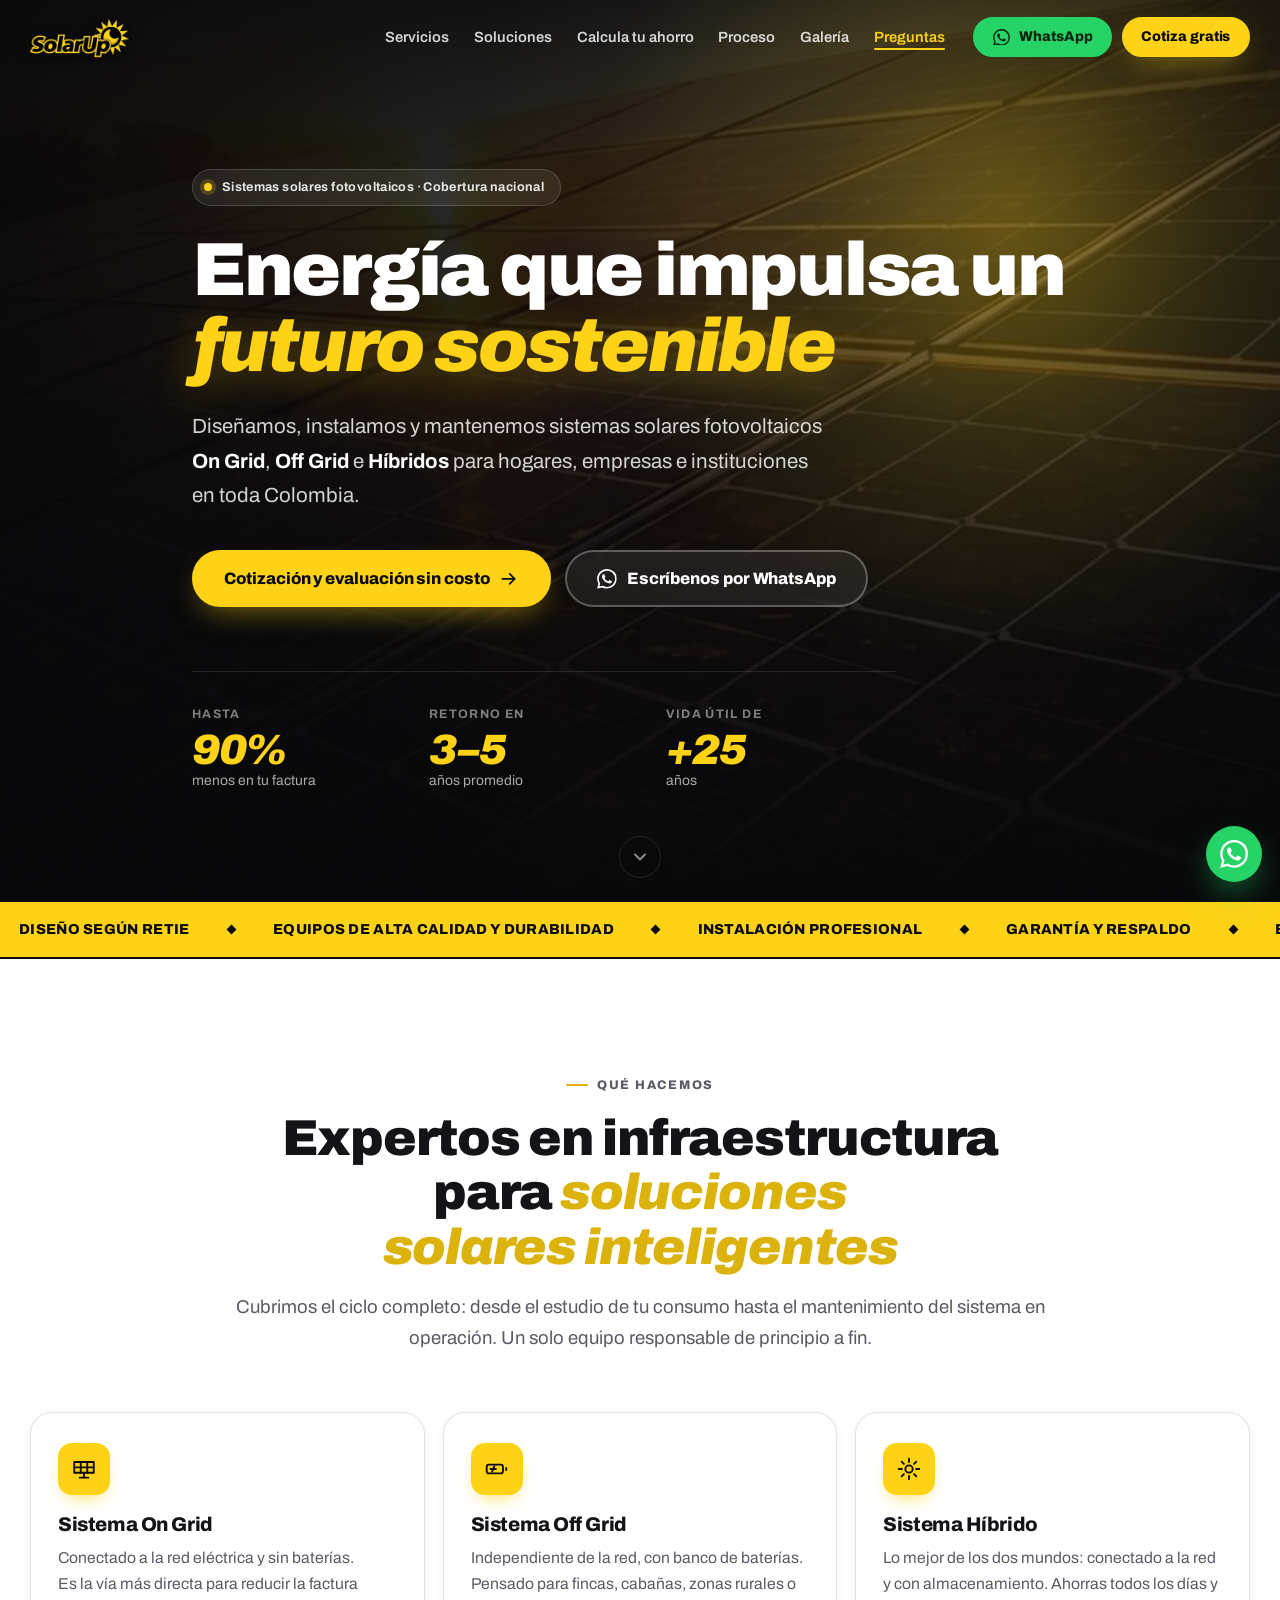
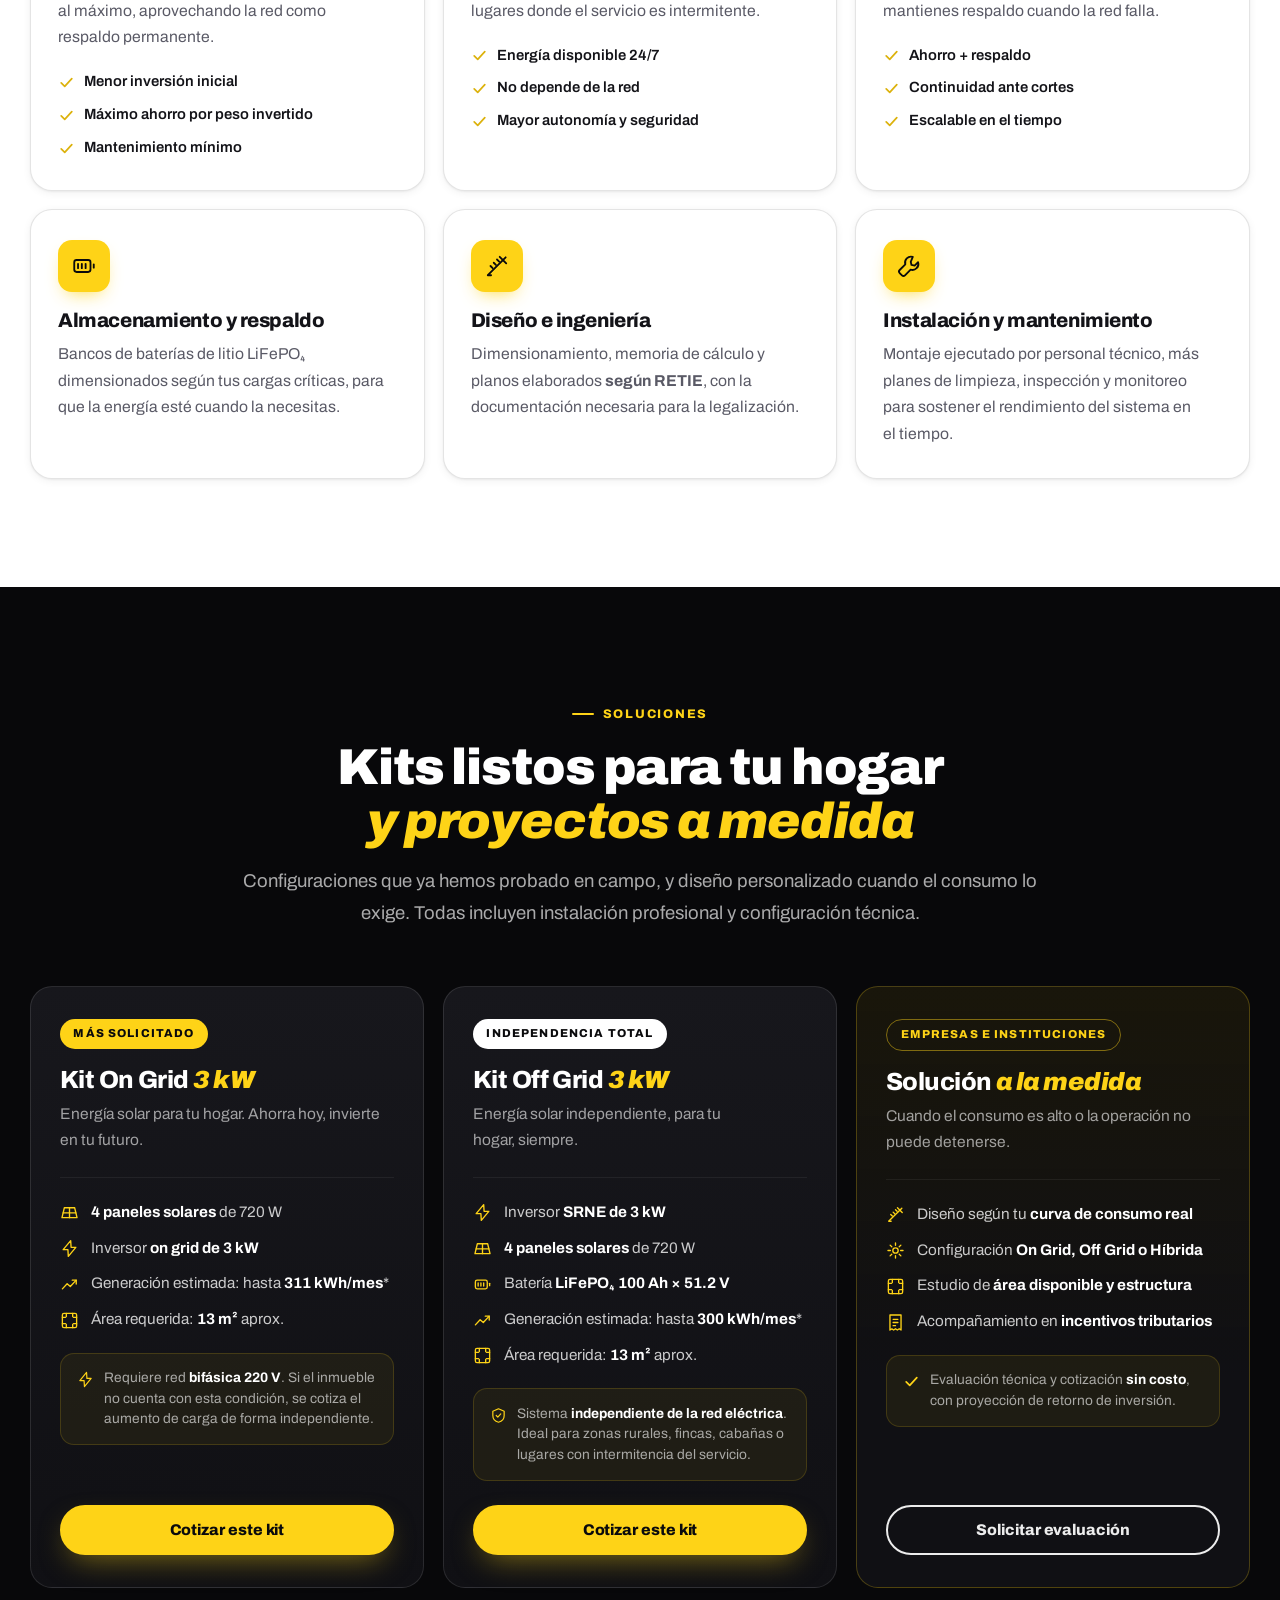
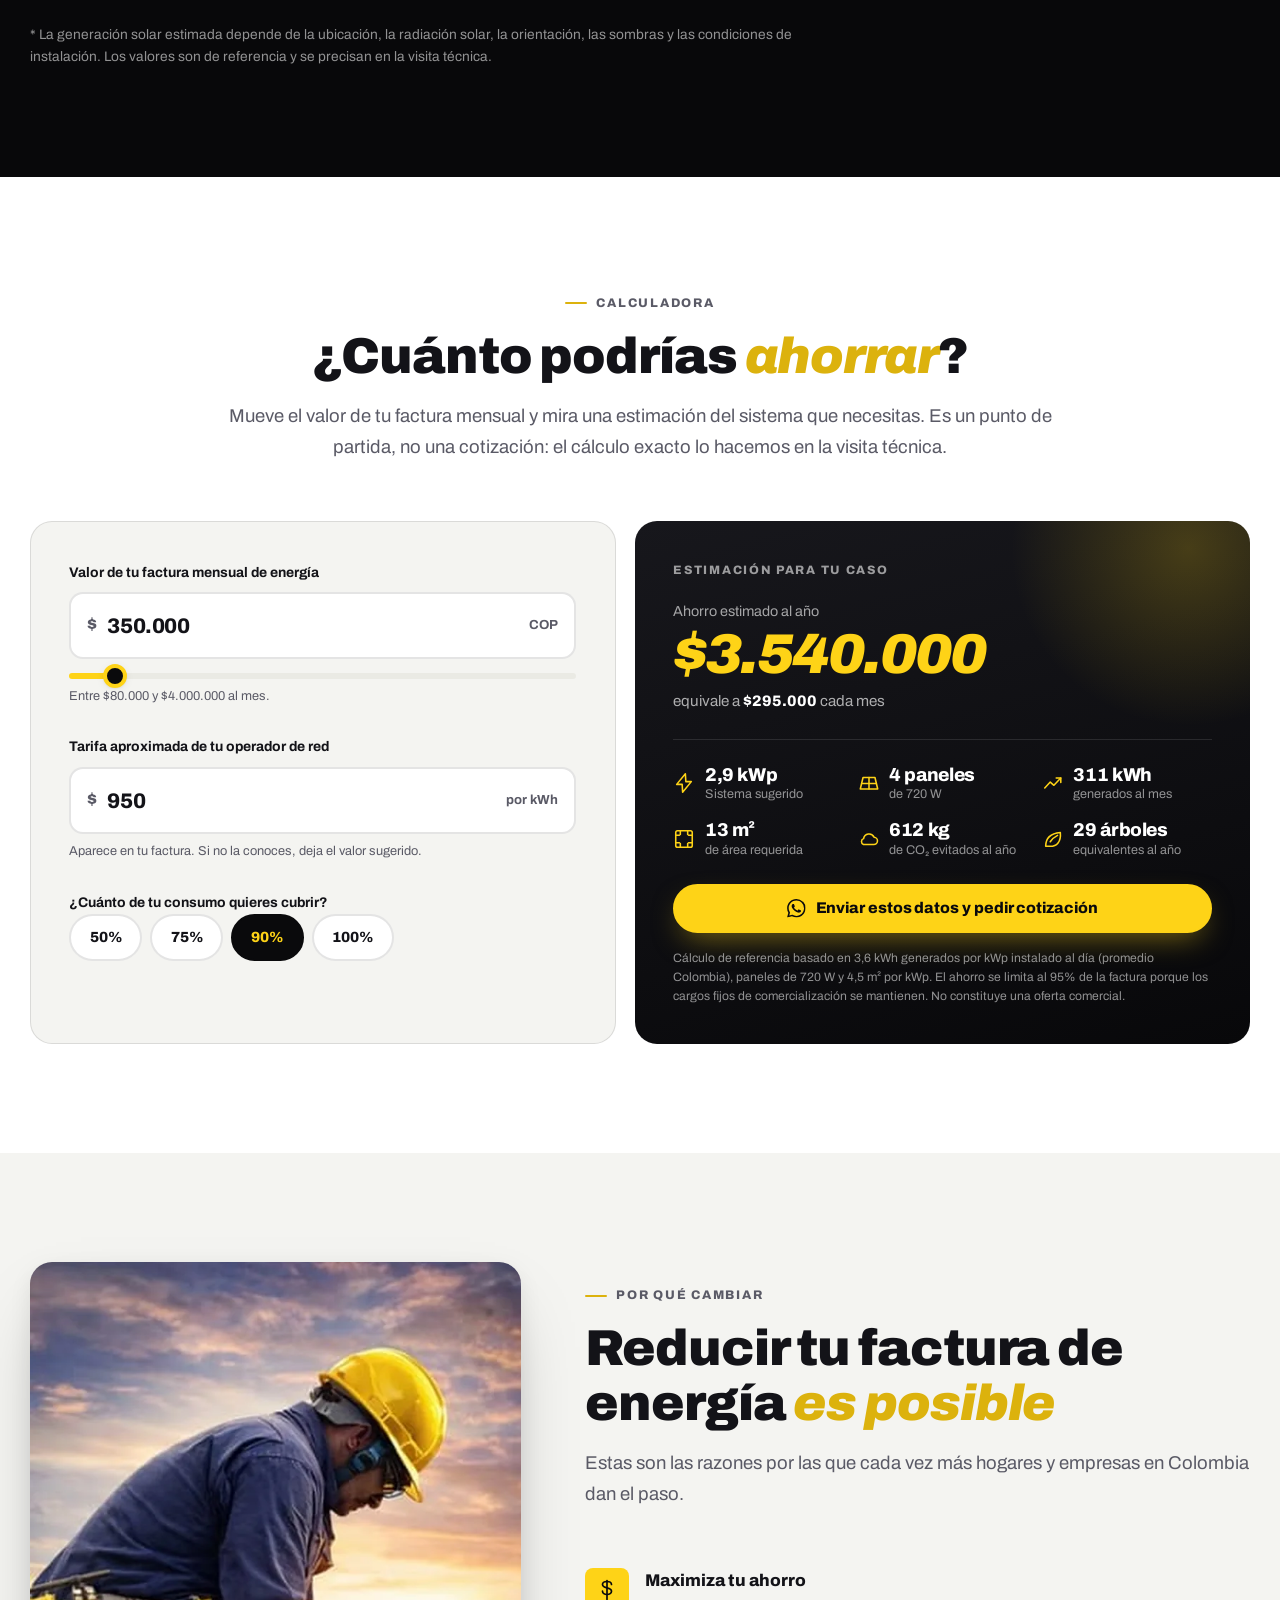
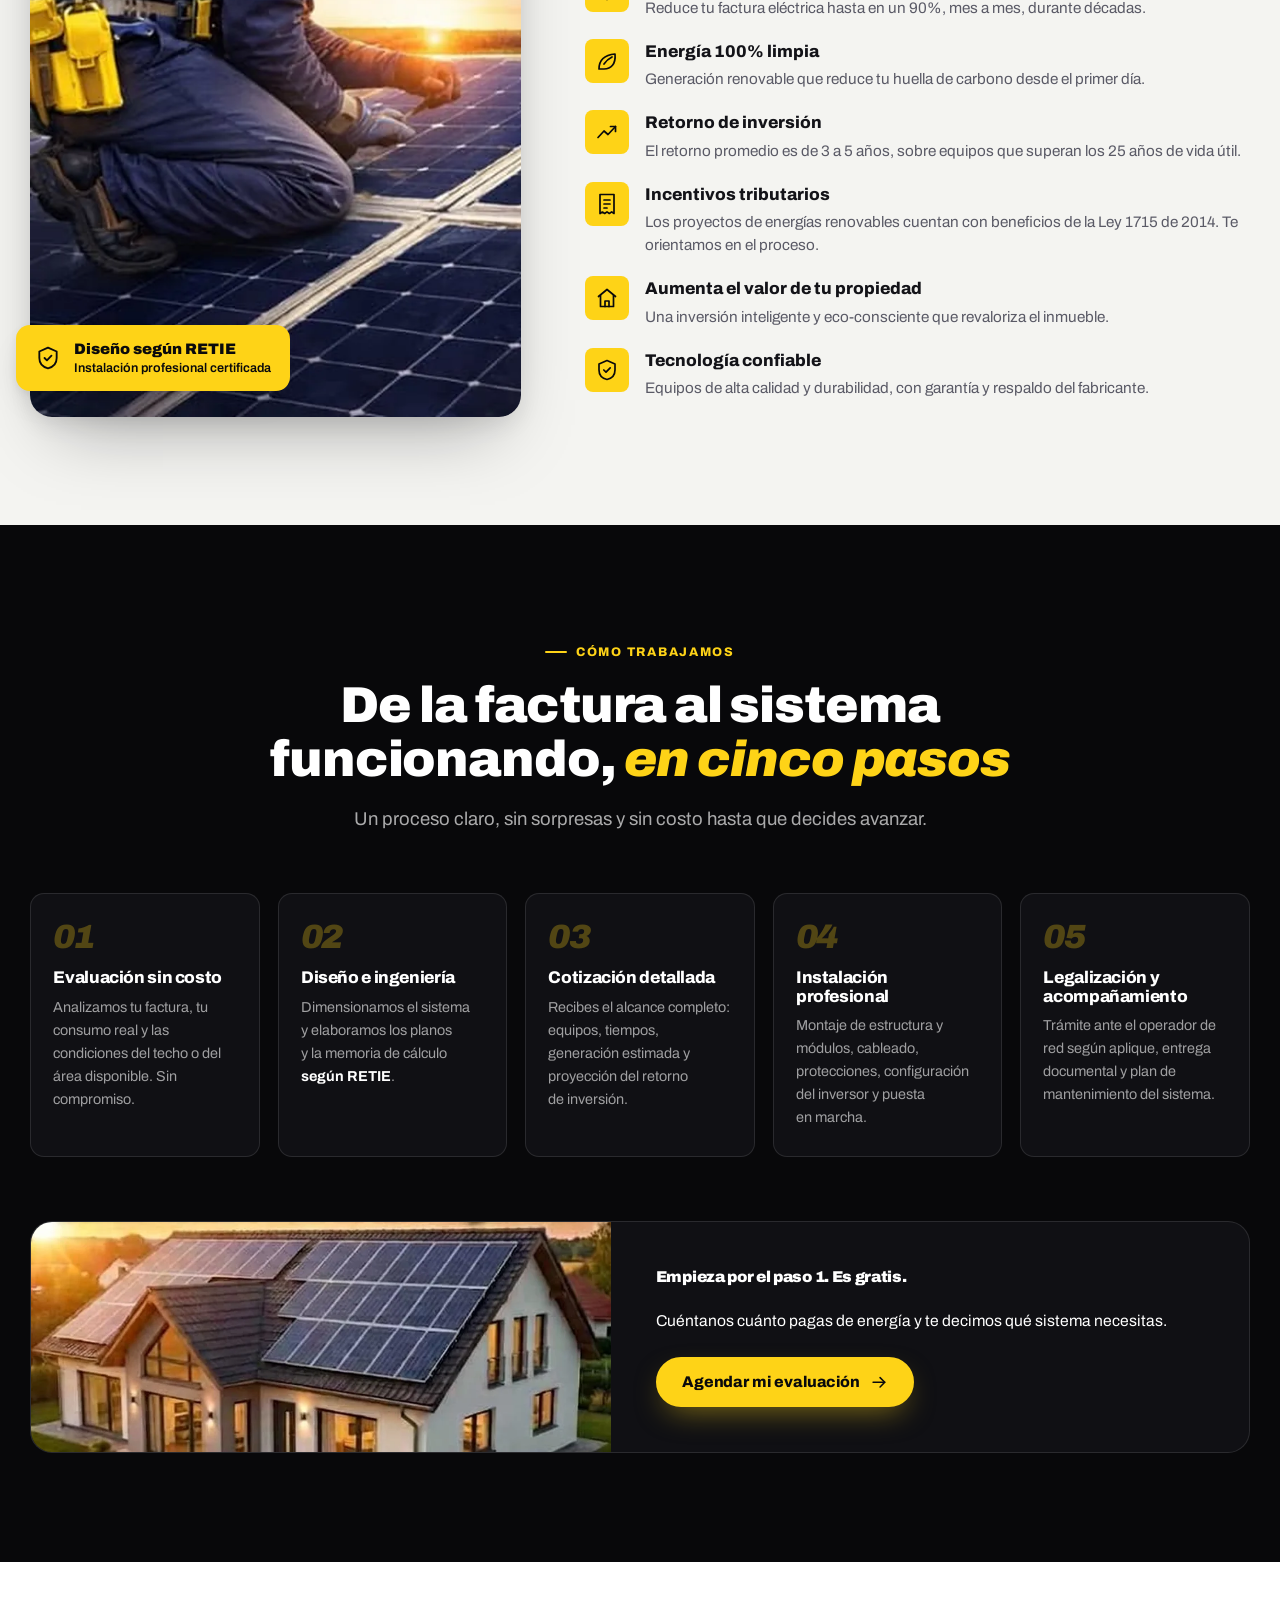
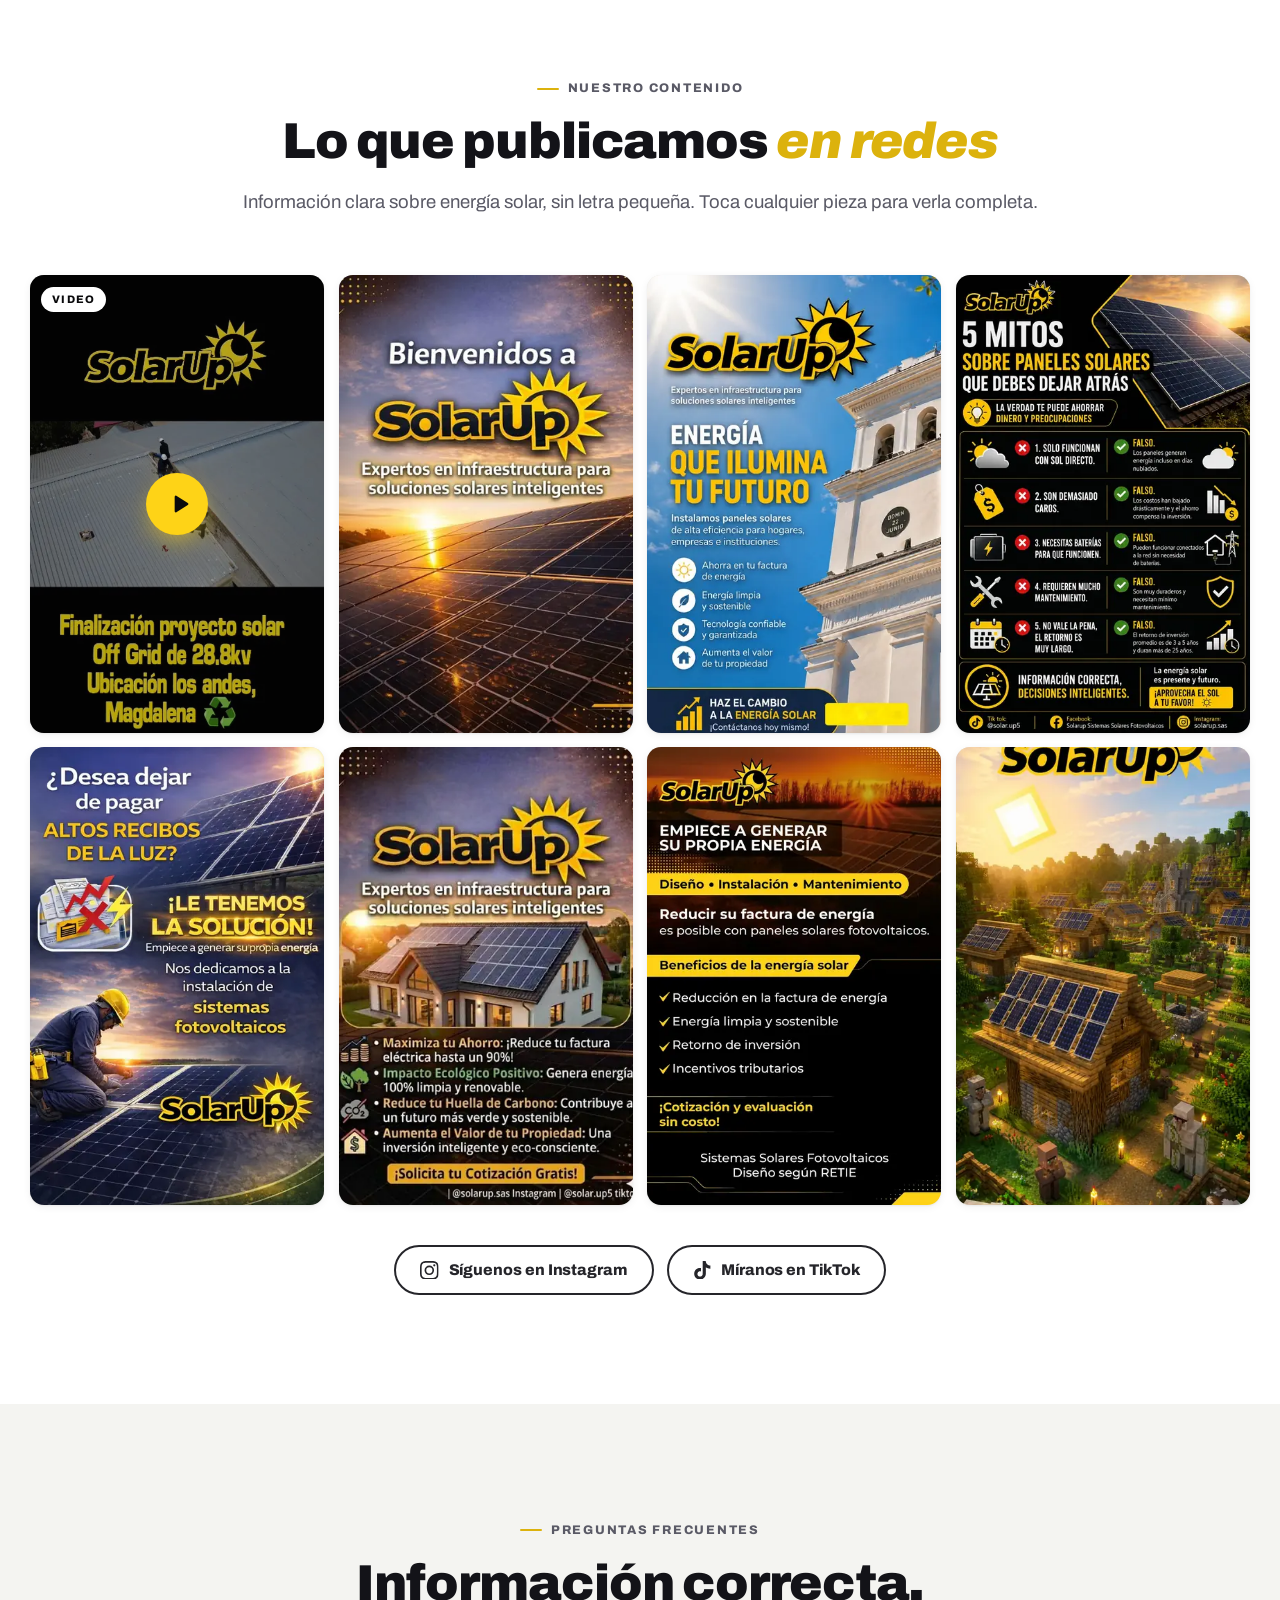
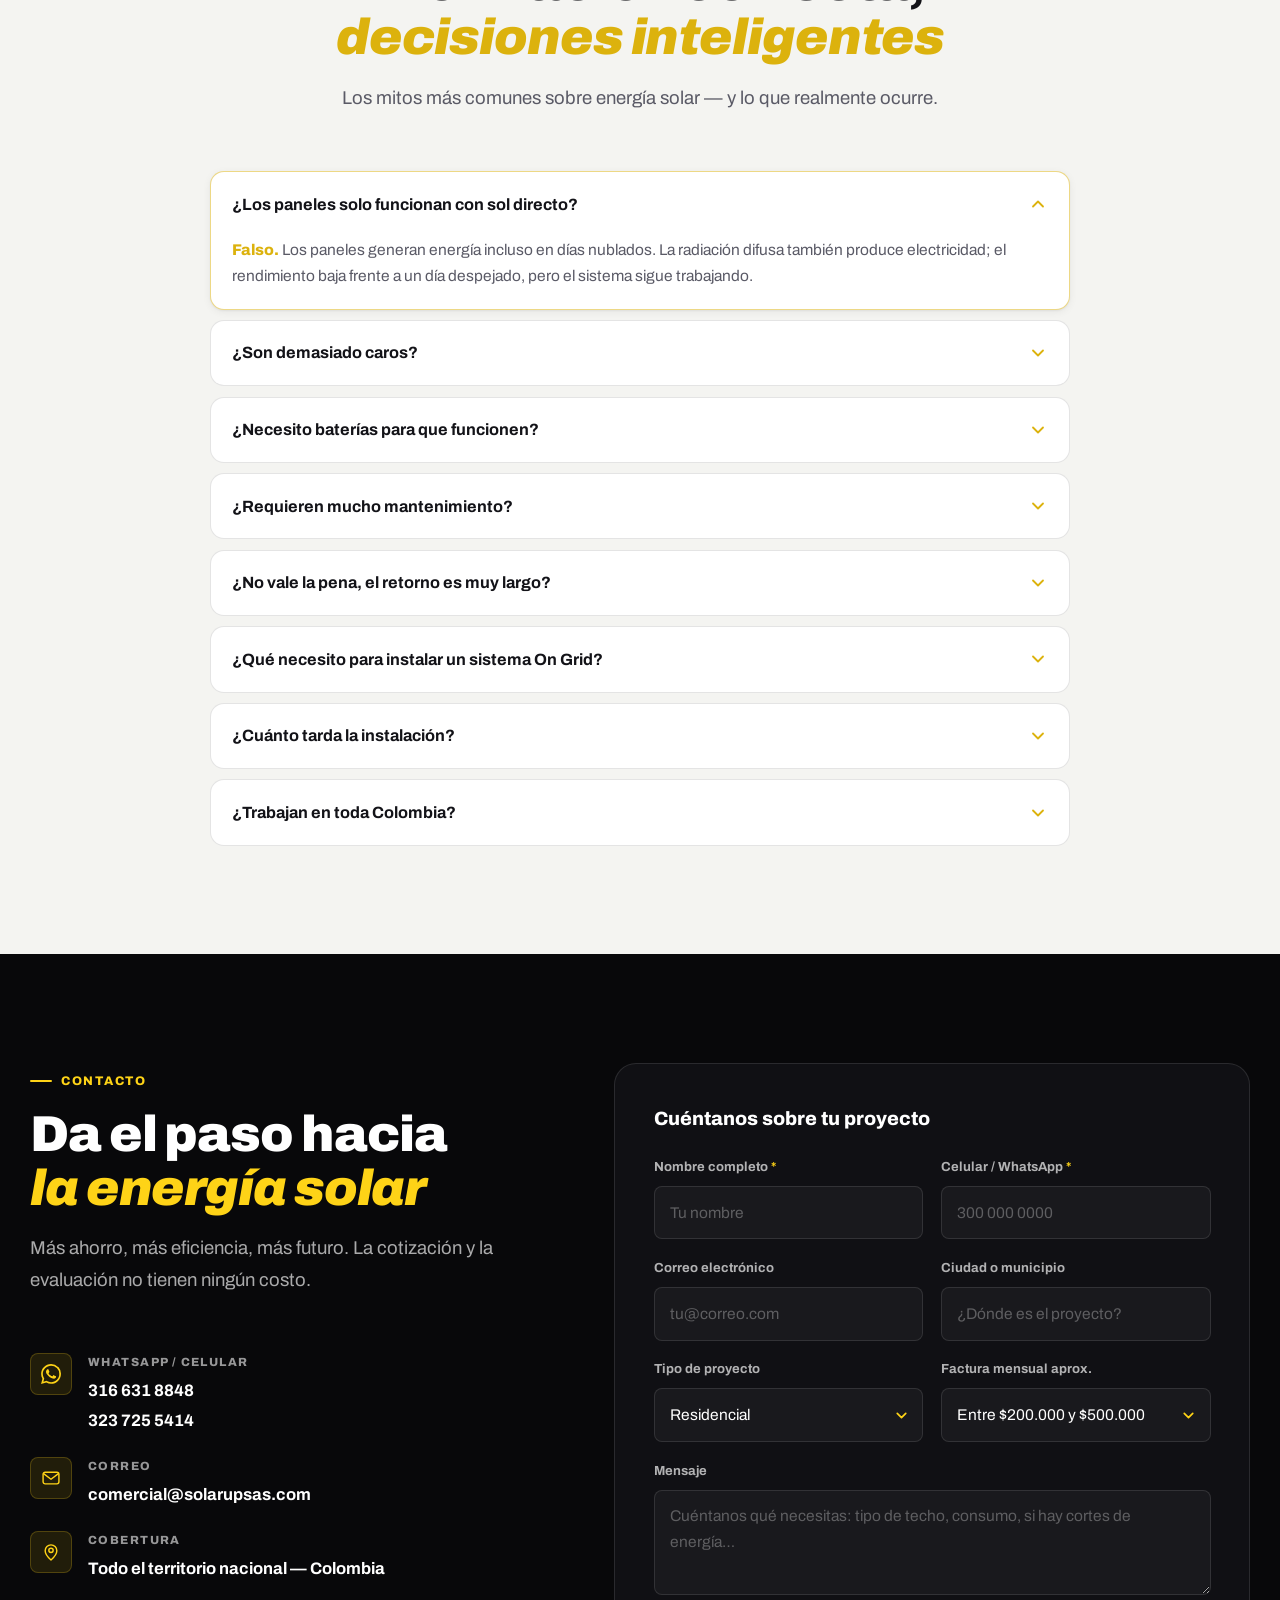
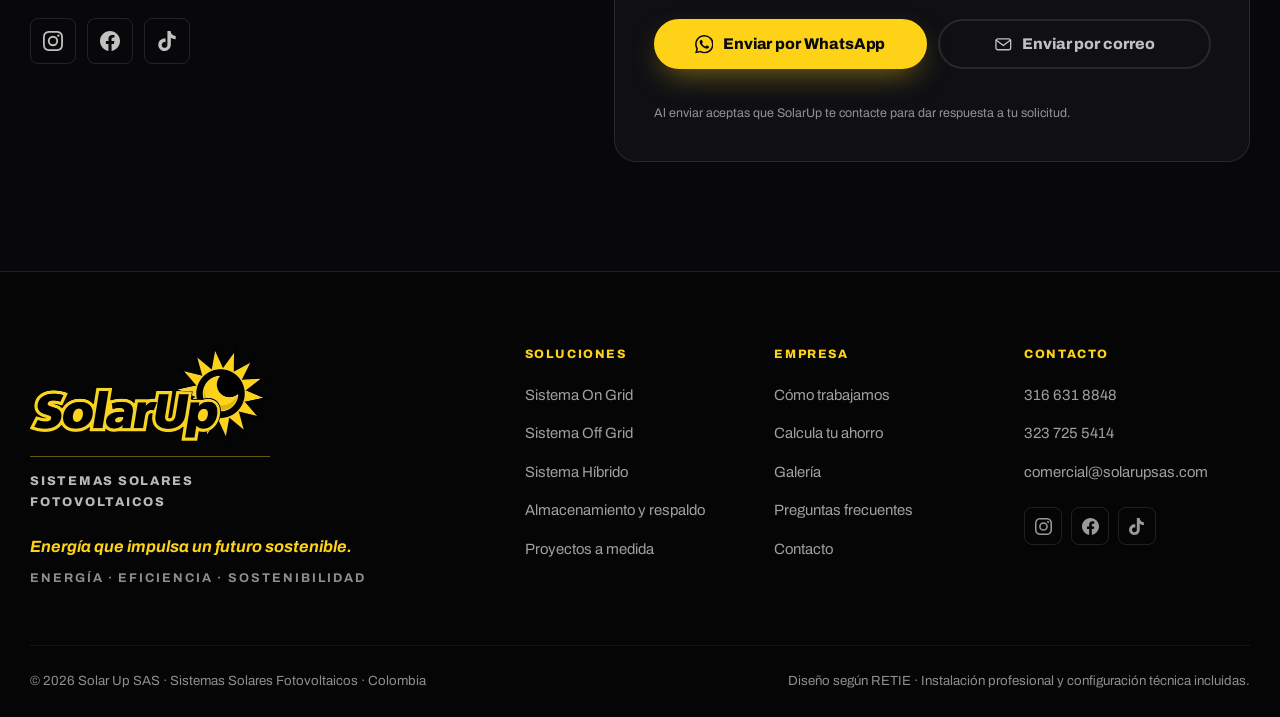
==== index.html @ f5c1a823 "Simplifica la configuración de Formspree a un solo punto El identificador estaba duplicado en el atr" ====
<!DOCTYPE html>
<html lang="es-CO">
<head>
<meta charset="utf-8">
<meta name="viewport" content="width=device-width, initial-scale=1, viewport-fit=cover">
<title>SolarUp | Sistemas Solares Fotovoltaicos en Colombia</title>
<meta name="description" content="SolarUp diseña, instala y mantiene sistemas solares fotovoltaicos On Grid, Off Grid e Híbridos para hogares, empresas e instituciones en toda Colombia. Diseño según RETIE. Cotización y evaluación sin costo.">
<meta name="theme-color" content="#08080A">
<meta name="author" content="Solar Up SAS">
<link rel="canonical" href="https://solarupsas.com/">

<meta property="og:type" content="website">
<meta property="og:locale" content="es_CO">
<meta property="og:site_name" content="SolarUp">
<meta property="og:title" content="SolarUp | Energía que impulsa un futuro sostenible">
<meta property="og:description" content="Sistemas solares fotovoltaicos On Grid, Off Grid e Híbridos. Diseño, instalación y mantenimiento con cobertura nacional. Cotización sin costo.">
<meta property="og:url" content="https://solarupsas.com/">
<meta property="og:image" content="https://solarupsas.com/assets/img/og-solarup.jpg">
<meta property="og:image:width" content="1200">
<meta property="og:image:height" content="630">
<meta name="twitter:card" content="summary_large_image">
<meta name="twitter:title" content="SolarUp | Energía que impulsa un futuro sostenible">
<meta name="twitter:description" content="Sistemas solares fotovoltaicos On Grid, Off Grid e Híbridos. Cobertura nacional. Cotización sin costo.">
<meta name="twitter:image" content="https://solarupsas.com/assets/img/og-solarup.jpg">

<link rel="icon" href="favicon.ico" sizes="any">
<link rel="icon" href="assets/icons/icon-192.png" type="image/png">
<link rel="apple-touch-icon" href="assets/icons/icon-180.png">
<link rel="manifest" href="site.webmanifest">

<link rel="preconnect" href="https://fonts.googleapis.com">
<link rel="preconnect" href="https://fonts.gstatic.com" crossorigin>
<link rel="preload" as="image" href="assets/img/hero-paneles.webp" fetchpriority="high">
<link href="https://fonts.googleapis.com/css2?family=Archivo:ital,wght@0,400;0,500;0,600;0,700;0,800;0,900;1,800;1,900&display=swap" rel="stylesheet">
<link rel="stylesheet" href="assets/css/styles.css">
<script>document.documentElement.classList.add('js');</script>

<script type="application/ld+json">
{
  "@context": "https://schema.org",
  "@type": "Organization",
  "@id": "https://solarupsas.com/#organizacion",
  "name": "Solar Up SAS",
  "alternateName": "SolarUp",
  "description": "Diseño, instalación y mantenimiento de sistemas solares fotovoltaicos On Grid, Off Grid e Híbridos en Colombia.",
  "url": "https://solarupsas.com/",
  "logo": "https://solarupsas.com/assets/img/logo-lockup.png",
  "image": "https://solarupsas.com/assets/img/og-solarup.jpg",
  "slogan": "Energía que impulsa un futuro sostenible",
  "email": "comercial@solarupsas.com",
  "telephone": "+57 316 631 8848",
  "areaServed": { "@type": "Country", "name": "Colombia" },
  "address": { "@type": "PostalAddress", "addressCountry": "CO" },
  "contactPoint": [{
    "@type": "ContactPoint",
    "contactType": "sales",
    "name": "Dirección Comercial",
    "telephone": "+57 316 631 8848",
    "email": "comercial@solarupsas.com",
    "areaServed": "CO",
    "availableLanguage": "Spanish"
  }],
  "sameAs": [
    "https://www.instagram.com/solarup.sas/",
    "https://www.facebook.com/SolarupSistemasSolaresFotovoltaicos",
    "https://www.tiktok.com/@solar.up5"
  ],
  "makesOffer": [
    { "@type": "Offer", "itemOffered": { "@type": "Service", "name": "Sistemas fotovoltaicos On Grid" } },
    { "@type": "Offer", "itemOffered": { "@type": "Service", "name": "Sistemas fotovoltaicos Off Grid" } },
    { "@type": "Offer", "itemOffered": { "@type": "Service", "name": "Sistemas fotovoltaicos Híbridos" } },
    { "@type": "Offer", "itemOffered": { "@type": "Service", "name": "Almacenamiento y respaldo energético" } },
    { "@type": "Offer", "itemOffered": { "@type": "Service", "name": "Diseño, instalación y mantenimiento de sistemas solares" } }
  ]
}
</script>
<script type="application/ld+json">
{
  "@context": "https://schema.org",
  "@type": "FAQPage",
  "mainEntity": [
    { "@type": "Question", "name": "¿Los paneles solares solo funcionan con sol directo?",
      "acceptedAnswer": { "@type": "Answer", "text": "No. Los paneles generan energía incluso en días nublados. La radiación difusa también produce electricidad, aunque el rendimiento sea menor que en un día despejado." } },
    { "@type": "Question", "name": "¿Los paneles solares son demasiado caros?",
      "acceptedAnswer": { "@type": "Answer", "text": "Los costos han bajado drásticamente en los últimos años y el ahorro en la factura compensa la inversión. Además existen incentivos tributarios de la Ley 1715 de 2014 para proyectos de energías renovables." } },
    { "@type": "Question", "name": "¿Necesito baterías para que funcionen?",
      "acceptedAnswer": { "@type": "Answer", "text": "No necesariamente. Los sistemas On Grid funcionan conectados a la red sin baterías. Las baterías se usan en sistemas Off Grid e Híbridos, cuando se requiere autonomía o respaldo ante cortes." } },
    { "@type": "Question", "name": "¿Requieren mucho mantenimiento?",
      "acceptedAnswer": { "@type": "Answer", "text": "No. Son equipos muy duraderos y necesitan mantenimiento mínimo: limpieza periódica de los módulos e inspección del sistema." } },
    { "@type": "Question", "name": "¿Cuánto tarda el retorno de la inversión?",
      "acceptedAnswer": { "@type": "Answer", "text": "El retorno de inversión promedio es de 3 a 5 años, y los sistemas duran más de 25 años. El plazo exacto depende del consumo, la tarifa y las condiciones de instalación." } },
    { "@type": "Question", "name": "¿Qué necesito para instalar un sistema On Grid?",
      "acceptedAnswer": { "@type": "Answer", "text": "Un área con buena exposición solar y una red eléctrica adecuada. El kit de 3 kW requiere red bifásica de 220 V; si el inmueble no cuenta con esta condición, se cotiza el aumento de carga de forma independiente." } },
    { "@type": "Question", "name": "¿SolarUp trabaja en toda Colombia?",
      "acceptedAnswer": { "@type": "Answer", "text": "Sí. SolarUp tiene cobertura nacional para diseño, instalación y mantenimiento de sistemas solares fotovoltaicos." } }
  ]
}
</script>
</head>
<body>

<a class="skip-link" href="#contenido">Saltar al contenido</a>

<svg class="sprite" aria-hidden="true" focusable="false" xmlns="http://www.w3.org/2000/svg">
  <defs>
    <symbol id="i-grid" viewBox="0 0 24 24" fill="none" stroke="currentColor" stroke-width="1.7" stroke-linecap="round" stroke-linejoin="round">
      <path d="M3 5.5h18v10H3z"/><path d="M3 10.5h18M9 5.5v10M15 5.5v10"/><path d="M8 20h8M12 15.5V20"/>
    </symbol>
    <symbol id="i-offgrid" viewBox="0 0 24 24" fill="none" stroke="currentColor" stroke-width="1.7" stroke-linecap="round" stroke-linejoin="round">
      <rect x="2.5" y="8" width="15" height="8" rx="2"/><path d="M20.5 11v2"/><path d="M6 12h5"/><path d="m9.5 9.5-2 5"/>
    </symbol>
    <symbol id="i-hybrid" viewBox="0 0 24 24" fill="none" stroke="currentColor" stroke-width="1.7" stroke-linecap="round" stroke-linejoin="round">
      <circle cx="12" cy="12" r="3.4"/><path d="M12 2.5v3M12 18.5v3M2.5 12h3M18.5 12h3M5.2 5.2l2.1 2.1M16.7 16.7l2.1 2.1M18.8 5.2l-2.1 2.1M7.3 16.7l-2.1 2.1"/>
    </symbol>
    <symbol id="i-battery" viewBox="0 0 24 24" fill="none" stroke="currentColor" stroke-width="1.7" stroke-linecap="round" stroke-linejoin="round">
      <rect x="3" y="6.5" width="15" height="11" rx="2.2"/><path d="M21 10.5v3"/><path d="M6.5 10v4M10 10v4M13.5 10v4"/>
    </symbol>
    <symbol id="i-design" viewBox="0 0 24 24" fill="none" stroke="currentColor" stroke-width="1.7" stroke-linecap="round" stroke-linejoin="round">
      <path d="M4 20 20 4"/><path d="M14.5 3.5 20.5 9.5"/><path d="m6 12 2 2M9 9l2 2M12 6l2 2"/><path d="M3.5 20.5h3"/>
    </symbol>
    <symbol id="i-wrench" viewBox="0 0 24 24" fill="none" stroke="currentColor" stroke-width="1.7" stroke-linecap="round" stroke-linejoin="round">
      <path d="M15.5 3.6a5.5 5.5 0 0 0-6.9 6.9l-5.2 5.2a2 2 0 0 0 0 2.8l2.1 2.1a2 2 0 0 0 2.8 0l5.2-5.2a5.5 5.5 0 0 0 6.9-6.9l-3.2 3.2-2.9-.7-.7-2.9z"/>
    </symbol>
    <symbol id="i-savings" viewBox="0 0 24 24" fill="none" stroke="currentColor" stroke-width="1.7" stroke-linecap="round" stroke-linejoin="round">
      <path d="M12 2.5v19"/><path d="M16.5 6.5c0-1.9-2-3-4.5-3s-4.5 1.2-4.5 3 2 2.7 4.5 3.3 4.5 1.5 4.5 3.4-2 3.3-4.5 3.3-4.5-1.4-4.5-3.3"/>
    </symbol>
    <symbol id="i-leaf" viewBox="0 0 24 24" fill="none" stroke="currentColor" stroke-width="1.7" stroke-linecap="round" stroke-linejoin="round">
      <path d="M4 20c0-8 5-14 16-15 1 10-4 15-11 15-2 0-5 0-5 0z"/><path d="M9 15c2-3 5-5.5 8-7"/>
    </symbol>
    <symbol id="i-return" viewBox="0 0 24 24" fill="none" stroke="currentColor" stroke-width="1.7" stroke-linecap="round" stroke-linejoin="round">
      <path d="M3 17.5 9 11l4 3.5 7.5-8"/><path d="M15.5 6.5h5v5"/>
    </symbol>
    <symbol id="i-tax" viewBox="0 0 24 24" fill="none" stroke="currentColor" stroke-width="1.7" stroke-linecap="round" stroke-linejoin="round">
      <path d="M5 2.5h14v19l-2.3-1.6-2.4 1.6-2.3-1.6-2.3 1.6L7.4 20 5 21.5z"/><path d="M9 8h6M9 12h6M9 16h3"/>
    </symbol>
    <symbol id="i-home" viewBox="0 0 24 24" fill="none" stroke="currentColor" stroke-width="1.7" stroke-linecap="round" stroke-linejoin="round">
      <path d="M3.5 10.5 12 3.5l8.5 7"/><path d="M5.5 9.5v11h13v-11"/><path d="M10 20.5v-5.5h4v5.5"/>
    </symbol>
    <symbol id="i-shield" viewBox="0 0 24 24" fill="none" stroke="currentColor" stroke-width="1.7" stroke-linecap="round" stroke-linejoin="round">
      <path d="M12 2.5 20 6v6c0 5-3.4 8.4-8 9.5C7.4 20.4 4 17 4 12V6z"/><path d="m8.8 12 2.2 2.2 4.2-4.4"/>
    </symbol>
    <symbol id="i-check" viewBox="0 0 24 24" fill="none" stroke="currentColor" stroke-width="2.4" stroke-linecap="round" stroke-linejoin="round">
      <path d="m4.5 12.5 5 5 10-11"/>
    </symbol>
    <symbol id="i-bolt" viewBox="0 0 24 24" fill="none" stroke="currentColor" stroke-width="1.7" stroke-linecap="round" stroke-linejoin="round">
      <path d="M13.5 2 4 13.5h6L10.5 22 20 10.5h-6z"/>
    </symbol>
    <symbol id="i-panel" viewBox="0 0 24 24" fill="none" stroke="currentColor" stroke-width="1.7" stroke-linecap="round" stroke-linejoin="round">
      <path d="M2.5 18.5 5.5 6h13l3 12.5z"/><path d="M4 12.5h16M12 6v12.5"/>
    </symbol>
    <symbol id="i-ruler" viewBox="0 0 24 24" fill="none" stroke="currentColor" stroke-width="1.7" stroke-linecap="round" stroke-linejoin="round">
      <rect x="3" y="3" width="18" height="18" rx="2"/><path d="M8 3v4M16 3v4M3 8h4M3 16h4M21 8h-4M21 16h-4M8 21v-4M16 21v-4"/>
    </symbol>
    <symbol id="i-co2" viewBox="0 0 24 24" fill="none" stroke="currentColor" stroke-width="1.7" stroke-linecap="round" stroke-linejoin="round">
      <path d="M6 18h11a4 4 0 0 0 .5-8 6 6 0 0 0-11.4 1.6A3.4 3.4 0 0 0 6 18z"/>
    </symbol>
    <symbol id="i-phone" viewBox="0 0 24 24" fill="none" stroke="currentColor" stroke-width="1.7" stroke-linecap="round" stroke-linejoin="round">
      <path d="M6.5 3h3l1.5 4-2 1.5a12 12 0 0 0 6.5 6.5l1.5-2 4 1.5v3a2 2 0 0 1-2.2 2A16.5 16.5 0 0 1 4.5 5.2 2 2 0 0 1 6.5 3z"/>
    </symbol>
    <symbol id="i-mail" viewBox="0 0 24 24" fill="none" stroke="currentColor" stroke-width="1.7" stroke-linecap="round" stroke-linejoin="round">
      <rect x="2.5" y="5" width="19" height="14" rx="2.5"/><path d="m3.5 7 8.5 6.5L20.5 7"/>
    </symbol>
    <symbol id="i-pin" viewBox="0 0 24 24" fill="none" stroke="currentColor" stroke-width="1.7" stroke-linecap="round" stroke-linejoin="round">
      <path d="M12 21.5s7-6.1 7-11.1a7 7 0 1 0-14 0c0 5 7 11.1 7 11.1z"/><circle cx="12" cy="10" r="2.6"/>
    </symbol>
    <symbol id="i-arrow" viewBox="0 0 24 24" fill="none" stroke="currentColor" stroke-width="2" stroke-linecap="round" stroke-linejoin="round">
      <path d="M4 12h15"/><path d="m13 6 6 6-6 6"/>
    </symbol>
    <symbol id="i-chevron" viewBox="0 0 24 24" fill="none" stroke="currentColor" stroke-width="2.2" stroke-linecap="round" stroke-linejoin="round">
      <path d="m6 9 6 6 6-6"/>
    </symbol>
    <symbol id="i-play" viewBox="0 0 24 24" fill="currentColor">
      <path d="M8 5.2v13.6a1 1 0 0 0 1.53.85l10.6-6.8a1 1 0 0 0 0-1.7L9.53 4.35A1 1 0 0 0 8 5.2z"/>
    </symbol>
    <symbol id="i-close" viewBox="0 0 24 24" fill="none" stroke="currentColor" stroke-width="2.2" stroke-linecap="round">
      <path d="M5.5 5.5 18.5 18.5M18.5 5.5 5.5 18.5"/>
    </symbol>
    <symbol id="i-whatsapp" viewBox="0 0 24 24" fill="currentColor">
      <path d="M17.472 14.382c-.297-.149-1.758-.867-2.03-.967-.273-.099-.471-.148-.67.15-.197.297-.767.966-.94 1.164-.173.199-.347.223-.644.075-.297-.15-1.255-.463-2.39-1.475-.883-.788-1.48-1.761-1.653-2.059-.173-.297-.018-.458.13-.606.134-.133.298-.347.446-.52.149-.174.198-.298.298-.497.099-.198.05-.371-.025-.52-.075-.149-.669-1.612-.916-2.207-.242-.579-.487-.5-.669-.51a12.8 12.8 0 0 0-.57-.01c-.198 0-.52.074-.792.372-.272.297-1.04 1.016-1.04 2.479 0 1.462 1.065 2.875 1.213 3.074.149.198 2.096 3.2 5.077 4.487.709.306 1.262.489 1.694.625.712.227 1.36.195 1.871.118.571-.085 1.758-.719 2.006-1.413.248-.694.248-1.289.173-1.413-.074-.124-.272-.198-.57-.347M12.05 21.785h-.004a9.87 9.87 0 0 1-5.031-1.378l-.361-.214-3.741.982.998-3.648-.235-.374a9.86 9.86 0 0 1-1.51-5.26c.001-5.45 4.436-9.884 9.888-9.884 2.64 0 5.122 1.03 6.988 2.898a9.825 9.825 0 0 1 2.893 6.994c-.003 5.45-4.437 9.884-9.885 9.884m8.413-18.297A11.815 11.815 0 0 0 12.05 0C5.495 0 .16 5.335.157 11.892c0 2.096.547 4.142 1.588 5.945L.057 24l6.305-1.654a11.882 11.882 0 0 0 5.683 1.448h.005c6.554 0 11.89-5.335 11.893-11.893A11.821 11.821 0 0 0 20.885 3.488"/>
    </symbol>
    <symbol id="i-instagram" viewBox="0 0 24 24" fill="currentColor">
      <path d="M12 0C8.74 0 8.333.015 7.053.072 5.775.132 4.905.333 4.14.63c-.789.306-1.459.717-2.126 1.384S.935 3.35.63 4.14C.333 4.905.131 5.775.072 7.053.012 8.333 0 8.74 0 12s.015 3.667.072 4.947c.06 1.277.261 2.148.558 2.913.306.788.717 1.459 1.384 2.126.667.666 1.336 1.079 2.126 1.384.766.296 1.636.499 2.913.558C8.333 23.988 8.74 24 12 24s3.667-.015 4.947-.072c1.277-.06 2.148-.262 2.913-.558.788-.306 1.459-.718 2.126-1.384.666-.667 1.079-1.335 1.384-2.126.296-.765.499-1.636.558-2.913.06-1.28.072-1.687.072-4.947s-.015-3.667-.072-4.947c-.06-1.277-.262-2.149-.558-2.913-.306-.789-.718-1.459-1.384-2.126C21.319 1.347 20.651.935 19.86.63c-.765-.297-1.636-.499-2.913-.558C15.667.012 15.26 0 12 0zm0 2.16c3.203 0 3.585.016 4.85.071 1.17.055 1.805.249 2.227.415.562.217.96.477 1.382.896.419.42.679.819.896 1.381.164.422.36 1.057.413 2.227.057 1.266.07 1.646.07 4.85s-.015 3.585-.074 4.85c-.061 1.17-.256 1.805-.421 2.227-.224.562-.479.96-.899 1.382-.419.419-.824.679-1.38.896-.42.164-1.065.36-2.235.413-1.274.057-1.649.07-4.859.07-3.211 0-3.586-.015-4.859-.074-1.171-.061-1.816-.256-2.236-.421-.569-.224-.96-.479-1.379-.899-.421-.419-.69-.824-.9-1.38-.165-.42-.359-1.065-.42-2.235-.045-1.26-.061-1.649-.061-4.844 0-3.196.016-3.586.061-4.861.061-1.17.255-1.814.42-2.234.21-.57.479-.96.9-1.381.419-.419.81-.689 1.379-.898.42-.166 1.051-.361 2.221-.421 1.275-.045 1.65-.06 4.859-.06zm0 3.678a6.162 6.162 0 1 0 0 12.324 6.162 6.162 0 0 0 0-12.324zM12 16a4 4 0 1 1 0-8 4 4 0 0 1 0 8zm7.846-10.405a1.441 1.441 0 0 1-2.88 0 1.44 1.44 0 0 1 2.88 0z"/>
    </symbol>
    <symbol id="i-facebook" viewBox="0 0 24 24" fill="currentColor">
      <path d="M24 12.073c0-6.627-5.373-12-12-12s-12 5.373-12 12c0 5.99 4.388 10.954 10.125 11.854v-8.385H7.078v-3.47h3.047V9.43c0-3.007 1.792-4.669 4.533-4.669 1.312 0 2.686.235 2.686.235v2.953H15.83c-1.491 0-1.956.925-1.956 1.874v2.25h3.328l-.532 3.47h-2.796v8.385C19.612 23.027 24 18.062 24 12.073z"/>
    </symbol>
    <symbol id="i-tiktok" viewBox="0 0 24 24" fill="currentColor">
      <path d="M12.525.02c1.31-.02 2.61-.01 3.91-.02.08 1.53.63 3.09 1.75 4.17 1.12 1.11 2.7 1.62 4.24 1.79v4.03c-1.44-.05-2.89-.35-4.2-.97-.57-.26-1.1-.59-1.62-.93-.01 2.92.01 5.84-.02 8.75-.08 1.4-.54 2.79-1.35 3.94-1.31 1.92-3.58 3.17-5.91 3.21-1.43.08-2.86-.31-4.08-1.03-2.02-1.19-3.44-3.37-3.65-5.71-.02-.5-.03-1-.01-1.49.18-1.9 1.12-3.72 2.58-4.96 1.66-1.44 3.98-2.13 6.15-1.72.02 1.48-.04 2.96-.04 4.44-.99-.32-2.15-.23-3.02.37-.63.41-1.11 1.04-1.36 1.75-.21.51-.15 1.07-.14 1.61.24 1.64 1.82 3.02 3.5 2.87 1.12-.01 2.19-.66 2.77-1.61.19-.33.4-.67.41-1.06.1-1.79.06-3.57.07-5.36.01-4.03-.01-8.05.02-12.07z"/>
    </symbol>
  </defs>
</svg>


<!-- ══════════════ HEADER ══════════════ -->
<header class="hdr" id="hdr">
  <div class="wrap hdr__in">
    <a class="hdr__logo" href="#inicio" aria-label="SolarUp — inicio">
      <img src="assets/img/logo-header.webp" alt="SolarUp" width="480" height="197" fetchpriority="high">
    </a>

    <nav class="nav" id="nav" aria-label="Navegación principal">
      <ul class="nav__list">
        <li><a href="#servicios">Servicios</a></li>
        <li><a href="#soluciones">Soluciones</a></li>
        <li><a href="#calculadora">Calcula tu ahorro</a></li>
        <li><a href="#proceso">Proceso</a></li>
        <li><a href="#galeria">Galería</a></li>
        <li><a href="#faq">Preguntas</a></li>
      </ul>
      <div class="nav__cta">
        <a class="btn btn--wa btn--sm" href="https://wa.me/573166318848?text=Hola%20SolarUp%2C%20quiero%20informaci%C3%B3n%20sobre%20sistemas%20solares%20fotovoltaicos." target="_blank" rel="noopener">
          <svg class="ico" aria-hidden="true"><use href="#i-whatsapp"/></svg> WhatsApp
        </a>
        <a class="btn btn--sun btn--sm" href="#contacto">Cotiza gratis</a>
      </div>
    </nav>

    <button class="burger" id="burger" type="button" aria-label="Abrir menú" aria-expanded="false" aria-controls="nav">
      <span></span><span></span><span></span>
    </button>
  </div>
</header>


<main id="contenido">

<!-- ══════════════ HERO ══════════════ -->
<section class="hero" id="inicio">
  <div class="hero__bg">
    <img src="assets/img/hero-paneles.webp" alt="" width="1440" height="834" fetchpriority="high" decoding="async">
  </div>
  <div class="hero__glow" aria-hidden="true"></div>

  <div class="wrap hero__in">
    <p class="eyebrow reveal">
      <span class="eyebrow__dot"></span>
      Sistemas solares fotovoltaicos · Cobertura nacional
    </p>

    <h1 class="hero__title reveal">
      Energía que impulsa un
      <em>futuro sostenible</em>
    </h1>

    <p class="hero__lead reveal">
      Diseñamos, instalamos y mantenemos sistemas solares fotovoltaicos
      <strong>On&nbsp;Grid</strong>, <strong>Off&nbsp;Grid</strong> e <strong>Híbridos</strong>
      para hogares, empresas e instituciones en toda Colombia.
    </p>

    <div class="hero__actions reveal">
      <a class="btn btn--sun btn--lg" href="#contacto">
        Cotización y evaluación sin costo
        <svg class="ico" aria-hidden="true"><use href="#i-arrow"/></svg>
      </a>
      <a class="btn btn--ghost btn--lg" href="https://wa.me/573166318848?text=Hola%20SolarUp%2C%20quiero%20informaci%C3%B3n%20sobre%20sistemas%20solares%20fotovoltaicos." target="_blank" rel="noopener">
        <svg class="ico" aria-hidden="true"><use href="#i-whatsapp"/></svg>
        Escríbenos por WhatsApp
      </a>
    </div>

    <dl class="hero__stats reveal">
      <div class="stat">
        <dt>Hasta</dt>
        <dd><b>90%</b><span>menos en tu factura</span></dd>
      </div>
      <div class="stat">
        <dt>Retorno en</dt>
        <dd><b>3–5</b><span>años promedio</span></dd>
      </div>
      <div class="stat">
        <dt>Vida útil de</dt>
        <dd><b>+25</b><span>años</span></dd>
      </div>
    </dl>
  </div>

  <a class="hero__scroll" href="#servicios" aria-label="Ver servicios">
    <svg class="ico" aria-hidden="true"><use href="#i-chevron"/></svg>
  </a>
</section>


<!-- ══════════════ FRANJA DE CONFIANZA ══════════════ -->
<div class="marquee" aria-label="Nuestros diferenciales">
  <div class="marquee__track">
    <ul class="marquee__list">
      <li>Diseño según RETIE</li><li>Equipos de alta calidad y durabilidad</li>
      <li>Instalación profesional</li><li>Garantía y respaldo</li>
      <li>Evaluación sin costo</li><li>Legalización según aplique</li>
      <li>Energía · Eficiencia · Sostenibilidad</li>
    </ul>
    <ul class="marquee__list" aria-hidden="true">
      <li>Diseño según RETIE</li><li>Equipos de alta calidad y durabilidad</li>
      <li>Instalación profesional</li><li>Garantía y respaldo</li>
      <li>Evaluación sin costo</li><li>Legalización según aplique</li>
      <li>Energía · Eficiencia · Sostenibilidad</li>
    </ul>
  </div>
</div>


<!-- ══════════════ SERVICIOS ══════════════ -->
<section class="sec sec--paper" id="servicios">
  <div class="wrap">
    <header class="sec__head reveal">
      <p class="kicker">Qué hacemos</p>
      <h2 class="sec__title">Expertos en infraestructura para <em>soluciones solares inteligentes</em></h2>
      <p class="sec__lead">
        Cubrimos el ciclo completo: desde el estudio de tu consumo hasta el mantenimiento del
        sistema en operación. Un solo equipo responsable de principio a fin.
      </p>
    </header>

    <div class="cards">
      <article class="card reveal">
        <div class="card__ico"><svg class="ico" aria-hidden="true"><use href="#i-grid"/></svg></div>
        <h3>Sistema On Grid</h3>
        <p>Conectado a la red eléctrica y sin baterías. Es la vía más directa para reducir la factura al máximo, aprovechando la red como respaldo permanente.</p>
        <ul class="card__list">
          <li><svg class="ico" aria-hidden="true"><use href="#i-check"/></svg> Menor inversión inicial</li>
          <li><svg class="ico" aria-hidden="true"><use href="#i-check"/></svg> Máximo ahorro por peso invertido</li>
          <li><svg class="ico" aria-hidden="true"><use href="#i-check"/></svg> Mantenimiento mínimo</li>
        </ul>
      </article>

      <article class="card reveal">
        <div class="card__ico"><svg class="ico" aria-hidden="true"><use href="#i-offgrid"/></svg></div>
        <h3>Sistema Off Grid</h3>
        <p>Independiente de la red, con banco de baterías. Pensado para fincas, cabañas, zonas rurales o lugares donde el servicio es intermitente.</p>
        <ul class="card__list">
          <li><svg class="ico" aria-hidden="true"><use href="#i-check"/></svg> Energía disponible 24/7</li>
          <li><svg class="ico" aria-hidden="true"><use href="#i-check"/></svg> No depende de la red</li>
          <li><svg class="ico" aria-hidden="true"><use href="#i-check"/></svg> Mayor autonomía y seguridad</li>
        </ul>
      </article>

      <article class="card reveal">
        <div class="card__ico"><svg class="ico" aria-hidden="true"><use href="#i-hybrid"/></svg></div>
        <h3>Sistema Híbrido</h3>
        <p>Lo mejor de los dos mundos: conectado a la red y con almacenamiento. Ahorras todos los días y mantienes respaldo cuando la red falla.</p>
        <ul class="card__list">
          <li><svg class="ico" aria-hidden="true"><use href="#i-check"/></svg> Ahorro + respaldo</li>
          <li><svg class="ico" aria-hidden="true"><use href="#i-check"/></svg> Continuidad ante cortes</li>
          <li><svg class="ico" aria-hidden="true"><use href="#i-check"/></svg> Escalable en el tiempo</li>
        </ul>
      </article>

      <article class="card reveal">
        <div class="card__ico"><svg class="ico" aria-hidden="true"><use href="#i-battery"/></svg></div>
        <h3>Almacenamiento y respaldo</h3>
        <p>Bancos de baterías de litio LiFePO₄ dimensionados según tus cargas críticas, para que la energía esté cuando la necesitas.</p>
      </article>

      <article class="card reveal">
        <div class="card__ico"><svg class="ico" aria-hidden="true"><use href="#i-design"/></svg></div>
        <h3>Diseño e ingeniería</h3>
        <p>Dimensionamiento, memoria de cálculo y planos elaborados <strong>según RETIE</strong>, con la documentación necesaria para la legalización.</p>
      </article>

      <article class="card reveal">
        <div class="card__ico"><svg class="ico" aria-hidden="true"><use href="#i-wrench"/></svg></div>
        <h3>Instalación y mantenimiento</h3>
        <p>Montaje ejecutado por personal técnico, más planes de limpieza, inspección y monitoreo para sostener el rendimiento del sistema en el tiempo.</p>
      </article>
    </div>
  </div>
</section>


<!-- ══════════════ SOLUCIONES / KITS ══════════════ -->
<section class="sec sec--ink" id="soluciones">
  <div class="wrap">
    <header class="sec__head reveal">
      <p class="kicker kicker--sun">Soluciones</p>
      <h2 class="sec__title">Kits listos para tu hogar <em>y proyectos a medida</em></h2>
      <p class="sec__lead">
        Configuraciones que ya hemos probado en campo, y diseño personalizado cuando el consumo lo exige.
        Todas incluyen instalación profesional y configuración técnica.
      </p>
    </header>

    <div class="kits">
      <article class="kit reveal">
        <p class="kit__tag">Más solicitado</p>
        <h3 class="kit__name">Kit On Grid <b>3&nbsp;kW</b></h3>
        <p class="kit__desc">Energía solar para tu hogar. Ahorra hoy, invierte en tu futuro.</p>

        <ul class="kit__specs">
          <li><svg class="ico" aria-hidden="true"><use href="#i-panel"/></svg><span><b>4 paneles solares</b> de 720&nbsp;W</span></li>
          <li><svg class="ico" aria-hidden="true"><use href="#i-bolt"/></svg><span>Inversor <b>on grid de 3&nbsp;kW</b></span></li>
          <li><svg class="ico" aria-hidden="true"><use href="#i-return"/></svg><span>Generación estimada: hasta <b>311&nbsp;kWh/mes</b>*</span></li>
          <li><svg class="ico" aria-hidden="true"><use href="#i-ruler"/></svg><span>Área requerida: <b>13&nbsp;m²</b> aprox.</span></li>
        </ul>

        <p class="kit__note">
          <svg class="ico" aria-hidden="true"><use href="#i-bolt"/></svg>
          <span>Requiere red <b>bifásica 220&nbsp;V</b>. Si el inmueble no cuenta con esta condición, se cotiza el aumento de carga de forma independiente.</span>
        </p>

        <a class="btn btn--sun btn--block" href="https://wa.me/573166318848?text=Hola%20SolarUp%2C%20me%20interesa%20el%20Kit%20On%20Grid%20de%203%20kW.%20%C2%BFMe%20pueden%20cotizar%3F" target="_blank" rel="noopener">Cotizar este kit</a>
      </article>

      <article class="kit reveal">
        <p class="kit__tag kit__tag--alt">Independencia total</p>
        <h3 class="kit__name">Kit Off Grid <b>3&nbsp;kW</b></h3>
        <p class="kit__desc">Energía solar independiente, para tu hogar, siempre.</p>

        <ul class="kit__specs">
          <li><svg class="ico" aria-hidden="true"><use href="#i-bolt"/></svg><span>Inversor <b>SRNE de 3&nbsp;kW</b></span></li>
          <li><svg class="ico" aria-hidden="true"><use href="#i-panel"/></svg><span><b>4 paneles solares</b> de 720&nbsp;W</span></li>
          <li><svg class="ico" aria-hidden="true"><use href="#i-battery"/></svg><span>Batería <b>LiFePO₄ 100&nbsp;Ah × 51.2&nbsp;V</b></span></li>
          <li><svg class="ico" aria-hidden="true"><use href="#i-return"/></svg><span>Generación estimada: hasta <b>300&nbsp;kWh/mes</b>*</span></li>
          <li><svg class="ico" aria-hidden="true"><use href="#i-ruler"/></svg><span>Área requerida: <b>13&nbsp;m²</b> aprox.</span></li>
        </ul>

        <p class="kit__note">
          <svg class="ico" aria-hidden="true"><use href="#i-shield"/></svg>
          <span>Sistema <b>independiente de la red eléctrica</b>. Ideal para zonas rurales, fincas, cabañas o lugares con intermitencia del servicio.</span>
        </p>

        <a class="btn btn--sun btn--block" href="https://wa.me/573166318848?text=Hola%20SolarUp%2C%20me%20interesa%20el%20Kit%20Off%20Grid%20de%203%20kW.%20%C2%BFMe%20pueden%20cotizar%3F" target="_blank" rel="noopener">Cotizar este kit</a>
      </article>

      <article class="kit kit--custom reveal">
        <p class="kit__tag kit__tag--ghost">Empresas e instituciones</p>
        <h3 class="kit__name">Solución <b>a la medida</b></h3>
        <p class="kit__desc">Cuando el consumo es alto o la operación no puede detenerse.</p>

        <ul class="kit__specs">
          <li><svg class="ico" aria-hidden="true"><use href="#i-design"/></svg><span>Diseño según tu <b>curva de consumo real</b></span></li>
          <li><svg class="ico" aria-hidden="true"><use href="#i-hybrid"/></svg><span>Configuración <b>On Grid, Off Grid o Híbrida</b></span></li>
          <li><svg class="ico" aria-hidden="true"><use href="#i-ruler"/></svg><span>Estudio de <b>área disponible y estructura</b></span></li>
          <li><svg class="ico" aria-hidden="true"><use href="#i-tax"/></svg><span>Acompañamiento en <b>incentivos tributarios</b></span></li>
        </ul>

        <p class="kit__note">
          <svg class="ico" aria-hidden="true"><use href="#i-check"/></svg>
          <span>Evaluación técnica y cotización <b>sin costo</b>, con proyección de retorno de inversión.</span>
        </p>

        <a class="btn btn--outline btn--block" href="#contacto">Solicitar evaluación</a>
      </article>
    </div>

    <p class="disclaimer reveal">
      * La generación solar estimada depende de la ubicación, la radiación solar, la orientación,
      las sombras y las condiciones de instalación. Los valores son de referencia y se precisan en la visita técnica.
    </p>
  </div>
</section>


<!-- ══════════════ CALCULADORA ══════════════ -->
<section class="sec sec--paper calc-sec" id="calculadora">
  <div class="wrap">
    <header class="sec__head reveal">
      <p class="kicker">Calculadora</p>
      <h2 class="sec__title">¿Cuánto podrías <em>ahorrar</em>?</h2>
      <p class="sec__lead">
        Mueve el valor de tu factura mensual y mira una estimación del sistema que necesitas.
        Es un punto de partida, no una cotización: el cálculo exacto lo hacemos en la visita técnica.
      </p>
    </header>

    <div class="calc reveal">
      <form class="calc__panel" id="calcForm" novalidate>
        <div class="field">
          <label for="factura">Valor de tu factura mensual de energía</label>
          <div class="field__money">
            <span aria-hidden="true">$</span>
            <input type="text" id="factura" inputmode="numeric" autocomplete="off" value="350.000" aria-describedby="facturaHelp">
            <span class="field__suffix">COP</span>
          </div>
          <input type="range" id="facturaRange" class="slider" min="80000" max="4000000" step="10000" value="350000" aria-label="Valor de la factura mensual">
          <p class="field__help" id="facturaHelp">Entre $80.000 y $4.000.000 al mes.</p>
        </div>

        <div class="field">
          <label for="tarifa">Tarifa aproximada de tu operador de red</label>
          <div class="field__money">
            <span aria-hidden="true">$</span>
            <input type="text" id="tarifa" inputmode="numeric" autocomplete="off" value="950">
            <span class="field__suffix">por kWh</span>
          </div>
          <p class="field__help">Aparece en tu factura. Si no la conoces, deja el valor sugerido.</p>
        </div>

        <fieldset class="field">
          <legend>¿Cuánto de tu consumo quieres cubrir?</legend>
          <div class="chips" role="radiogroup" aria-label="Porcentaje de cobertura">
            <label class="chip"><input type="radio" name="cobertura" value="0.5"><span>50%</span></label>
            <label class="chip"><input type="radio" name="cobertura" value="0.75"><span>75%</span></label>
            <label class="chip"><input type="radio" name="cobertura" value="0.9" checked><span>90%</span></label>
            <label class="chip"><input type="radio" name="cobertura" value="1"><span>100%</span></label>
          </div>
        </fieldset>
      </form>

      <div class="calc__out" aria-live="polite">
        <p class="calc__outHead">Estimación para tu caso</p>

        <div class="calc__hero">
          <p class="calc__heroLabel">Ahorro estimado al año</p>
          <p class="calc__heroValue" id="rAhorroAnual">$3.780.000</p>
          <p class="calc__heroSub">equivale a <b id="rAhorroMes">$315.000</b> cada mes</p>
        </div>

        <ul class="calc__grid">
          <li>
            <svg class="ico" aria-hidden="true"><use href="#i-bolt"/></svg>
            <b id="rPotencia">3,2 kWp</b><span>Sistema sugerido</span>
          </li>
          <li>
            <svg class="ico" aria-hidden="true"><use href="#i-panel"/></svg>
            <b id="rPaneles">5 paneles</b><span>de 720 W</span>
          </li>
          <li>
            <svg class="ico" aria-hidden="true"><use href="#i-return"/></svg>
            <b id="rGeneracion">345 kWh</b><span>generados al mes</span>
          </li>
          <li>
            <svg class="ico" aria-hidden="true"><use href="#i-ruler"/></svg>
            <b id="rArea">15 m²</b><span>de área requerida</span>
          </li>
          <li>
            <svg class="ico" aria-hidden="true"><use href="#i-co2"/></svg>
            <b id="rCo2">680 kg</b><span>de CO₂ evitados al año</span>
          </li>
          <li>
            <svg class="ico" aria-hidden="true"><use href="#i-leaf"/></svg>
            <b id="rArboles">31 árboles</b><span>equivalentes al año</span>
          </li>
        </ul>

        <a class="btn btn--sun btn--block" id="calcWa" href="https://wa.me/573166318848" target="_blank" rel="noopener">
          <svg class="ico" aria-hidden="true"><use href="#i-whatsapp"/></svg>
          Enviar estos datos y pedir cotización
        </a>

        <p class="calc__note">
          Cálculo de referencia basado en 3,6&nbsp;kWh generados por kWp instalado al día (promedio Colombia),
          paneles de 720&nbsp;W y 4,5&nbsp;m² por kWp. El ahorro se limita al 95% de la factura porque los cargos
          fijos de comercialización se mantienen. No constituye una oferta comercial.
        </p>
      </div>
    </div>
  </div>
</section>


<!-- ══════════════ BENEFICIOS ══════════════ -->
<section class="sec sec--paper2" id="beneficios">
  <div class="wrap">
    <div class="split">
      <div class="split__media reveal">
        <img src="assets/img/instalacion.webp" alt="Técnico de SolarUp instalando paneles solares sobre una cubierta al atardecer" width="690" height="1060" loading="lazy" decoding="async">
        <div class="split__badge">
          <svg class="ico" aria-hidden="true"><use href="#i-shield"/></svg>
          <span><b>Diseño según RETIE</b>Instalación profesional certificada</span>
        </div>
      </div>

      <div class="split__body">
        <header class="sec__head sec__head--left reveal">
          <p class="kicker">Por qué cambiar</p>
          <h2 class="sec__title">Reducir tu factura de energía <em>es posible</em></h2>
          <p class="sec__lead">Estas son las razones por las que cada vez más hogares y empresas en Colombia dan el paso.</p>
        </header>

        <ul class="benefits">
          <li class="reveal"><svg class="ico" aria-hidden="true"><use href="#i-savings"/></svg>
            <div><b>Maximiza tu ahorro</b>Reduce tu factura eléctrica hasta en un 90%, mes a mes, durante décadas.</div>
          </li>
          <li class="reveal"><svg class="ico" aria-hidden="true"><use href="#i-leaf"/></svg>
            <div><b>Energía 100% limpia</b>Generación renovable que reduce tu huella de carbono desde el primer día.</div>
          </li>
          <li class="reveal"><svg class="ico" aria-hidden="true"><use href="#i-return"/></svg>
            <div><b>Retorno de inversión</b>El retorno promedio es de 3 a 5 años, sobre equipos que superan los 25 años de vida útil.</div>
          </li>
          <li class="reveal"><svg class="ico" aria-hidden="true"><use href="#i-tax"/></svg>
            <div><b>Incentivos tributarios</b>Los proyectos de energías renovables cuentan con beneficios de la Ley 1715 de 2014. Te orientamos en el proceso.</div>
          </li>
          <li class="reveal"><svg class="ico" aria-hidden="true"><use href="#i-home"/></svg>
            <div><b>Aumenta el valor de tu propiedad</b>Una inversión inteligente y eco-consciente que revaloriza el inmueble.</div>
          </li>
          <li class="reveal"><svg class="ico" aria-hidden="true"><use href="#i-shield"/></svg>
            <div><b>Tecnología confiable</b>Equipos de alta calidad y durabilidad, con garantía y respaldo del fabricante.</div>
          </li>
        </ul>
      </div>
    </div>
  </div>
</section>


<!-- ══════════════ PROCESO ══════════════ -->
<section class="sec sec--ink proceso" id="proceso">
  <div class="wrap">
    <header class="sec__head reveal">
      <p class="kicker kicker--sun">Cómo trabajamos</p>
      <h2 class="sec__title">De la factura al sistema funcionando, <em>en cinco pasos</em></h2>
      <p class="sec__lead">Un proceso claro, sin sorpresas y sin costo hasta que decides avanzar.</p>
    </header>

    <ol class="steps">
      <li class="step reveal">
        <span class="step__n">01</span>
        <h3>Evaluación sin costo</h3>
        <p>Analizamos tu factura, tu consumo real y las condiciones del techo o del área disponible. Sin compromiso.</p>
      </li>
      <li class="step reveal">
        <span class="step__n">02</span>
        <h3>Diseño e ingeniería</h3>
        <p>Dimensionamos el sistema y elaboramos los planos y la memoria de cálculo <b>según RETIE</b>.</p>
      </li>
      <li class="step reveal">
        <span class="step__n">03</span>
        <h3>Cotización detallada</h3>
        <p>Recibes el alcance completo: equipos, tiempos, generación estimada y proyección del retorno de inversión.</p>
      </li>
      <li class="step reveal">
        <span class="step__n">04</span>
        <h3>Instalación profesional</h3>
        <p>Montaje de estructura y módulos, cableado, protecciones, configuración del inversor y puesta en marcha.</p>
      </li>
      <li class="step reveal">
        <span class="step__n">05</span>
        <h3>Legalización y acompañamiento</h3>
        <p>Trámite ante el operador de red según aplique, entrega documental y plan de mantenimiento del sistema.</p>
      </li>
    </ol>

    <div class="proceso__cta reveal">
      <img src="assets/img/casa-solar.webp" alt="Vivienda con sistema solar fotovoltaico instalado en cubierta" width="1100" height="407" loading="lazy" decoding="async">
      <div class="proceso__ctaBody">
        <p class="proceso__ctaTitle">Empieza por el paso 1. Es gratis.</p>
        <p>Cuéntanos cuánto pagas de energía y te decimos qué sistema necesitas.</p>
        <a class="btn btn--sun" href="#contacto">Agendar mi evaluación <svg class="ico" aria-hidden="true"><use href="#i-arrow"/></svg></a>
      </div>
    </div>
  </div>
</section>


<!-- ══════════════ GALERÍA ══════════════ -->
<section class="sec sec--paper" id="galeria">
  <div class="wrap">
    <header class="sec__head reveal">
      <p class="kicker">Nuestro contenido</p>
      <h2 class="sec__title">Lo que publicamos <em>en redes</em></h2>
      <p class="sec__lead">Información clara sobre energía solar, sin letra pequeña. Toca cualquier pieza para verla completa.</p>
    </header>

    <div class="galeria" id="galeria-grid">
      <button class="gitem gitem--video reveal" type="button" data-video="assets/video/reel-solarup.mp4" data-caption="Reel SolarUp — sistemas solares fotovoltaicos">
        <img src="assets/video/reel-poster.webp" alt="Reel de SolarUp sobre sistemas solares fotovoltaicos" width="480" height="854" loading="lazy" decoding="async">
        <span class="gitem__play"><svg class="ico" aria-hidden="true"><use href="#i-play"/></svg></span>
        <span class="gitem__tag">Video</span>
      </button>

      <button class="gitem reveal" type="button" data-full="assets/img/galeria/bienvenidos.webp" data-caption="Bienvenidos a SolarUp — expertos en infraestructura para soluciones solares inteligentes">
        <img src="assets/img/galeria/bienvenidos-thumb.webp" alt="Bienvenidos a SolarUp, expertos en infraestructura para soluciones solares inteligentes" width="440" height="589" loading="lazy" decoding="async">
      </button>

      <button class="gitem reveal" type="button" data-full="assets/img/galeria/energia-futuro.webp" data-caption="Energía que ilumina tu futuro — paneles solares para hogares, empresas e instituciones">
        <img src="assets/img/galeria/energia-futuro-thumb.webp" alt="Energía que ilumina tu futuro: paneles solares de alta eficiencia para hogares, empresas e instituciones" width="440" height="753" loading="lazy" decoding="async">
      </button>

      <button class="gitem reveal" type="button" data-full="assets/img/galeria/cinco-mitos.webp" data-caption="5 mitos sobre paneles solares que debes dejar atrás">
        <img src="assets/img/galeria/cinco-mitos-thumb.webp" alt="Infografía: 5 mitos sobre paneles solares que debes dejar atrás" width="440" height="660" loading="lazy" decoding="async">
      </button>

      <button class="gitem reveal" type="button" data-full="assets/img/galeria/altos-recibos.webp" data-caption="¿Desea dejar de pagar altos recibos de la luz? Le tenemos la solución">
        <img src="assets/img/galeria/altos-recibos-thumb.webp" alt="¿Desea dejar de pagar altos recibos de la luz? SolarUp le tiene la solución" width="440" height="660" loading="lazy" decoding="async">
      </button>

      <button class="gitem reveal" type="button" data-full="assets/img/galeria/beneficios-hogar.webp" data-caption="Beneficios de la energía solar en tu hogar">
        <img src="assets/img/galeria/beneficios-hogar-thumb.webp" alt="Beneficios de instalar energía solar en el hogar: ahorro, impacto ecológico y valor de la propiedad" width="440" height="589" loading="lazy" decoding="async">
      </button>

      <button class="gitem reveal" type="button" data-full="assets/img/galeria/genera-tu-energia.webp" data-caption="Empiece a generar su propia energía — diseño, instalación y mantenimiento">
        <img src="assets/img/galeria/genera-tu-energia-thumb.webp" alt="Empiece a generar su propia energía: diseño, instalación y mantenimiento según RETIE" width="440" height="660" loading="lazy" decoding="async">
      </button>

      <button class="gitem reveal" type="button" data-full="assets/img/galeria/aldea-solar.webp" data-caption="Una aldea que aprovecha el sol — SolarUp">
        <img src="assets/img/galeria/aldea-solar-thumb.webp" alt="Ilustración de una aldea con paneles solares en todos los techos" width="440" height="951" loading="lazy" decoding="async">
      </button>
    </div>

    <div class="galeria__cta reveal">
      <a class="btn btn--outline" href="https://www.instagram.com/solarup.sas/" target="_blank" rel="noopener">
        <svg class="ico" aria-hidden="true"><use href="#i-instagram"/></svg> Síguenos en Instagram
      </a>
      <a class="btn btn--outline" href="https://www.tiktok.com/@solar.up5" target="_blank" rel="noopener">
        <svg class="ico" aria-hidden="true"><use href="#i-tiktok"/></svg> Míranos en TikTok
      </a>
    </div>
  </div>
</section>


<!-- ══════════════ FAQ ══════════════ -->
<section class="sec sec--paper2" id="faq">
  <div class="wrap wrap--narrow">
    <header class="sec__head reveal">
      <p class="kicker">Preguntas frecuentes</p>
      <h2 class="sec__title">Información correcta, <em>decisiones inteligentes</em></h2>
      <p class="sec__lead">Los mitos más comunes sobre energía solar — y lo que realmente ocurre.</p>
    </header>

    <div class="faq">
      <details class="faq__item reveal" open>
        <summary><span>¿Los paneles solo funcionan con sol directo?</span><svg class="ico" aria-hidden="true"><use href="#i-chevron"/></svg></summary>
        <div class="faq__body">
          <p><b>Falso.</b> Los paneles generan energía incluso en días nublados. La radiación difusa también produce electricidad; el rendimiento baja frente a un día despejado, pero el sistema sigue trabajando.</p>
        </div>
      </details>

      <details class="faq__item reveal">
        <summary><span>¿Son demasiado caros?</span><svg class="ico" aria-hidden="true"><use href="#i-chevron"/></svg></summary>
        <div class="faq__body">
          <p><b>Falso.</b> Los costos han bajado drásticamente y el ahorro en la factura compensa la inversión. A eso se suman los incentivos tributarios contemplados en la Ley 1715 de 2014 para proyectos de energías renovables.</p>
        </div>
      </details>

      <details class="faq__item reveal">
        <summary><span>¿Necesito baterías para que funcionen?</span><svg class="ico" aria-hidden="true"><use href="#i-chevron"/></svg></summary>
        <div class="faq__body">
          <p><b>Falso.</b> Los sistemas On Grid funcionan conectados a la red sin necesidad de baterías. El almacenamiento se usa en sistemas Off Grid e Híbridos, cuando necesitas autonomía o respaldo ante cortes del servicio.</p>
        </div>
      </details>

      <details class="faq__item reveal">
        <summary><span>¿Requieren mucho mantenimiento?</span><svg class="ico" aria-hidden="true"><use href="#i-chevron"/></svg></summary>
        <div class="faq__body">
          <p><b>Falso.</b> Son equipos muy duraderos y necesitan mantenimiento mínimo: limpieza periódica de los módulos e inspección del sistema. En SolarUp ofrecemos planes de mantenimiento para sostener el rendimiento.</p>
        </div>
      </details>

      <details class="faq__item reveal">
        <summary><span>¿No vale la pena, el retorno es muy largo?</span><svg class="ico" aria-hidden="true"><use href="#i-chevron"/></svg></summary>
        <div class="faq__body">
          <p><b>Falso.</b> El retorno de inversión promedio es de 3 a 5 años y los sistemas duran más de 25 años. Es decir, la mayor parte de su vida útil es ahorro neto.</p>
        </div>
      </details>

      <details class="faq__item reveal">
        <summary><span>¿Qué necesito para instalar un sistema On Grid?</span><svg class="ico" aria-hidden="true"><use href="#i-chevron"/></svg></summary>
        <div class="faq__body">
          <p>Un área con buena exposición solar y una red eléctrica adecuada. Nuestro kit de 3&nbsp;kW requiere red <b>bifásica de 220&nbsp;V</b>; si el inmueble no cuenta con esta condición, se cotiza el aumento de carga de forma independiente.</p>
        </div>
      </details>

      <details class="faq__item reveal">
        <summary><span>¿Cuánto tarda la instalación?</span><svg class="ico" aria-hidden="true"><use href="#i-chevron"/></svg></summary>
        <div class="faq__body">
          <p>Depende del tamaño del sistema y de las condiciones del sitio. En la cotización te entregamos un cronograma con fechas concretas para montaje, puesta en marcha y legalización.</p>
        </div>
      </details>

      <details class="faq__item reveal">
        <summary><span>¿Trabajan en toda Colombia?</span><svg class="ico" aria-hidden="true"><use href="#i-chevron"/></svg></summary>
        <div class="faq__body">
          <p>Sí. Tenemos cobertura nacional para diseño, instalación y mantenimiento. Escríbenos con la ubicación del proyecto y coordinamos la visita técnica.</p>
        </div>
      </details>
    </div>
  </div>
</section>


<!-- ══════════════ CONTACTO ══════════════ -->
<section class="sec sec--ink contacto" id="contacto">
  <div class="wrap">
    <div class="contacto__grid">

      <div class="contacto__intro">
        <header class="sec__head sec__head--left reveal">
          <p class="kicker kicker--sun">Contacto</p>
          <h2 class="sec__title">Da el paso hacia <em>la energía solar</em></h2>
          <p class="sec__lead">Más ahorro, más eficiencia, más futuro. La cotización y la evaluación no tienen ningún costo.</p>
        </header>

        <ul class="contacto__datos reveal">
          <li>
            <svg class="ico" aria-hidden="true"><use href="#i-whatsapp"/></svg>
            <div>
              <span>WhatsApp / Celular</span>
              <a href="https://wa.me/573166318848" target="_blank" rel="noopener">316 631 8848</a>
              <a href="tel:+573237255414">323 725 5414</a>
            </div>
          </li>
          <li>
            <svg class="ico" aria-hidden="true"><use href="#i-mail"/></svg>
            <div>
              <span>Correo</span>
              <a href="mailto:comercial@solarupsas.com">comercial@solarupsas.com</a>
            </div>
          </li>
          <li>
            <svg class="ico" aria-hidden="true"><use href="#i-pin"/></svg>
            <div>
              <span>Cobertura</span>
              <p>Todo el territorio nacional — Colombia</p>
            </div>
          </li>
        </ul>

        <div class="contacto__redes reveal">
          <a href="https://www.instagram.com/solarup.sas/" target="_blank" rel="noopener" aria-label="Instagram de SolarUp"><svg class="ico" aria-hidden="true"><use href="#i-instagram"/></svg></a>
          <a href="https://www.facebook.com/SolarupSistemasSolaresFotovoltaicos" target="_blank" rel="noopener" aria-label="Facebook de SolarUp"><svg class="ico" aria-hidden="true"><use href="#i-facebook"/></svg></a>
          <a href="https://www.tiktok.com/@solar.up5" target="_blank" rel="noopener" aria-label="TikTok de SolarUp"><svg class="ico" aria-hidden="true"><use href="#i-tiktok"/></svg></a>
        </div>
      </div>

      <!-- ENVÍO POR CORREO: pega aquí tu endpoint de Formspree, reemplazando
           TU_ID_FORMSPREE por el identificador de tu formulario. Es el único
           sitio que hay que tocar; el JavaScript lo detecta solo.
           Mientras diga TU_ID_FORMSPREE, el botón abre el gestor de correo. -->
      <form class="form reveal" id="contactForm" action="https://formspree.io/f/TU_ID_FORMSPREE" method="POST">
        <p class="form__title">Cuéntanos sobre tu proyecto</p>

        <div class="form__row">
          <div class="field">
            <label for="f-nombre">Nombre completo <span aria-hidden="true">*</span></label>
            <input type="text" id="f-nombre" name="nombre" required autocomplete="name" placeholder="Tu nombre">
          </div>
          <div class="field">
            <label for="f-tel">Celular / WhatsApp <span aria-hidden="true">*</span></label>
            <input type="tel" id="f-tel" name="telefono" required autocomplete="tel" placeholder="300 000 0000">
          </div>
        </div>

        <div class="form__row">
          <div class="field">
            <label for="f-email">Correo electrónico</label>
            <input type="email" id="f-email" name="email" autocomplete="email" placeholder="tu@correo.com">
          </div>
          <div class="field">
            <label for="f-ciudad">Ciudad o municipio</label>
            <input type="text" id="f-ciudad" name="ciudad" autocomplete="address-level2" placeholder="¿Dónde es el proyecto?">
          </div>
        </div>

        <div class="form__row">
          <div class="field">
            <label for="f-tipo">Tipo de proyecto</label>
            <select id="f-tipo" name="tipo">
              <option>Residencial</option>
              <option>Comercial</option>
              <option>Industrial</option>
              <option>Rural / finca</option>
              <option>Institucional</option>
            </select>
          </div>
          <div class="field">
            <label for="f-factura">Factura mensual aprox.</label>
            <select id="f-factura" name="factura">
              <option>Menos de $200.000</option>
              <option selected>Entre $200.000 y $500.000</option>
              <option>Entre $500.000 y $1.000.000</option>
              <option>Entre $1.000.000 y $3.000.000</option>
              <option>Más de $3.000.000</option>
            </select>
          </div>
        </div>

        <div class="field">
          <label for="f-msg">Mensaje</label>
          <textarea id="f-msg" name="mensaje" rows="3" placeholder="Cuéntanos qué necesitas: tipo de techo, consumo, si hay cortes de energía…"></textarea>
        </div>

        <input type="hidden" name="_subject" value="Nueva solicitud de cotización — solarupsas.com">
        <p class="form__hp" aria-hidden="true"><label>No llenar<input type="text" name="_gotcha" tabindex="-1" autocomplete="off"></label></p>

        <div class="form__actions">
          <button class="btn btn--sun btn--block" type="button" id="btnWa">
            <svg class="ico" aria-hidden="true"><use href="#i-whatsapp"/></svg>
            Enviar por WhatsApp
          </button>
          <button class="btn btn--outline btn--block" type="submit" id="btnMail">
            <svg class="ico" aria-hidden="true"><use href="#i-mail"/></svg>
            Enviar por correo
          </button>
        </div>

        <p class="form__status" id="formStatus" role="status" aria-live="polite"></p>
        <p class="form__legal">Al enviar aceptas que SolarUp te contacte para dar respuesta a tu solicitud.</p>
      </form>

    </div>
  </div>
</section>

</main>


<!-- ══════════════ FOOTER ══════════════ -->
<footer class="foot">
  <div class="wrap foot__in">
    <div class="foot__brand">
      <img src="assets/img/logo-header.webp" alt="SolarUp" width="480" height="197" loading="lazy">
      <p class="foot__descriptor">Sistemas Solares Fotovoltaicos</p>
      <p class="foot__claim">Energía que impulsa un futuro sostenible.</p>
      <p class="foot__values">Energía · Eficiencia · Sostenibilidad</p>
    </div>

    <nav class="foot__nav" aria-label="Navegación del pie de página">
      <div>
        <p class="foot__navTitle">Soluciones</p>
        <ul>
          <li><a href="#servicios">Sistema On Grid</a></li>
          <li><a href="#servicios">Sistema Off Grid</a></li>
          <li><a href="#servicios">Sistema Híbrido</a></li>
          <li><a href="#servicios">Almacenamiento y respaldo</a></li>
          <li><a href="#soluciones">Proyectos a medida</a></li>
        </ul>
      </div>
      <div>
        <p class="foot__navTitle">Empresa</p>
        <ul>
          <li><a href="#proceso">Cómo trabajamos</a></li>
          <li><a href="#calculadora">Calcula tu ahorro</a></li>
          <li><a href="#galeria">Galería</a></li>
          <li><a href="#faq">Preguntas frecuentes</a></li>
          <li><a href="#contacto">Contacto</a></li>
        </ul>
      </div>
      <div>
        <p class="foot__navTitle">Contacto</p>
        <ul>
          <li><a href="https://wa.me/573166318848" target="_blank" rel="noopener">316 631 8848</a></li>
          <li><a href="tel:+573237255414">323 725 5414</a></li>
          <li><a href="mailto:comercial@solarupsas.com">comercial@solarupsas.com</a></li>
        </ul>
        <div class="foot__redes">
          <a href="https://www.instagram.com/solarup.sas/" target="_blank" rel="noopener" aria-label="Instagram de SolarUp"><svg class="ico" aria-hidden="true"><use href="#i-instagram"/></svg></a>
          <a href="https://www.facebook.com/SolarupSistemasSolaresFotovoltaicos" target="_blank" rel="noopener" aria-label="Facebook de SolarUp"><svg class="ico" aria-hidden="true"><use href="#i-facebook"/></svg></a>
          <a href="https://www.tiktok.com/@solar.up5" target="_blank" rel="noopener" aria-label="TikTok de SolarUp"><svg class="ico" aria-hidden="true"><use href="#i-tiktok"/></svg></a>
        </div>
      </div>
    </nav>
  </div>

  <div class="wrap foot__legal">
    <p>© <span id="year">2026</span> Solar Up SAS · Sistemas Solares Fotovoltaicos · Colombia</p>
    <p>Diseño según RETIE · Instalación profesional y configuración técnica incluidas.</p>
  </div>
</footer>


<!-- ══════════════ UI FLOTANTE ══════════════ -->
<a class="fab" href="https://wa.me/573166318848?text=Hola%20SolarUp%2C%20quiero%20informaci%C3%B3n%20sobre%20sistemas%20solares%20fotovoltaicos." target="_blank" rel="noopener" aria-label="Escribir a SolarUp por WhatsApp">
  <svg class="ico" aria-hidden="true"><use href="#i-whatsapp"/></svg>
</a>

<div class="mobilebar" aria-label="Acciones rápidas">
  <a class="btn btn--wa" href="https://wa.me/573166318848?text=Hola%20SolarUp%2C%20quiero%20informaci%C3%B3n%20sobre%20sistemas%20solares%20fotovoltaicos." target="_blank" rel="noopener">
    <svg class="ico" aria-hidden="true"><use href="#i-whatsapp"/></svg> WhatsApp
  </a>
  <a class="btn btn--sun" href="#contacto">Cotiza gratis</a>
</div>

<div class="lightbox" id="lightbox" role="dialog" aria-modal="true" aria-label="Vista ampliada" hidden>
  <button class="lightbox__close" type="button" aria-label="Cerrar"><svg class="ico" aria-hidden="true"><use href="#i-close"/></svg></button>
  <div class="lightbox__stage" id="lightboxStage"></div>
  <p class="lightbox__caption" id="lightboxCaption"></p>
</div>

<script src="assets/js/main.js" defer></script>
</body>
</html>
---- assets/css/styles.css ----
@charset "utf-8";
/* =========================================================================
   SolarUp — Sistemas Solares Fotovoltaicos
   Hoja de estilos única. Orden: tokens → base → layout → componentes → utilidades.
   ========================================================================= */

/* ── 1. Tokens ─────────────────────────────────────────────────────────── */
:root{
  /* Marca (muestreados del logotipo original) */
  --sun:#FED317;
  --sun-soft:#FFE566;
  --sun-deep:#DCB20D;

  /* Superficies oscuras */
  --ink:#08080A;
  --ink-2:#101014;
  --ink-3:#17171C;
  --ink-line:rgba(255,255,255,.11);
  --ink-line-2:rgba(255,255,255,.06);

  /* Superficies claras */
  --paper:#FFFFFF;
  --paper-2:#F4F4F1;
  --paper-3:#EAEAE4;
  --line:rgba(10,10,14,.11);

  /* Texto */
  --tx:#131318;
  --tx-soft:#5A5A66;
  --tx-inv:#FFFFFF;
  --tx-inv-soft:rgba(255,255,255,.66);

  --wa:#25D366;

  /* Radios */
  --r-sm:8px;
  --r-md:14px;
  --r-lg:22px;
  --r-xl:32px;
  --r-full:999px;

  /* Sombras */
  --sh-sm:0 2px 8px rgba(10,10,14,.06), 0 1px 2px rgba(10,10,14,.05);
  --sh-md:0 14px 34px -14px rgba(10,10,14,.22), 0 3px 10px rgba(10,10,14,.05);
  --sh-lg:0 34px 70px -26px rgba(10,10,14,.34), 0 8px 22px rgba(10,10,14,.08);
  --sh-sun:0 12px 30px -10px rgba(254,211,23,.5);

  --ease:cubic-bezier(.22,.7,.28,1);
  --hdr-h:74px;
}

/* ── 2. Reset y base ───────────────────────────────────────────────────── */
*,*::before,*::after{box-sizing:border-box}
*{margin:0}

html{
  -webkit-text-size-adjust:100%;
  scroll-behavior:smooth;
}

body{
  font-family:"Archivo","Segoe UI",system-ui,-apple-system,sans-serif;
  font-size:clamp(1rem,.97rem + .18vw,1.075rem);
  line-height:1.68;
  color:var(--tx);
  background:var(--paper);
  -webkit-font-smoothing:antialiased;
  text-rendering:optimizeLegibility;
  overflow-x:hidden;
}

img,svg,video{display:block;max-width:100%}
img{height:auto}

a{color:inherit;text-decoration:none}
button,input,select,textarea{font:inherit;color:inherit}
button{background:none;border:0;cursor:pointer}

h1,h2,h3,h4{line-height:1.08;letter-spacing:-.022em;font-weight:800;text-wrap:balance}
p{text-wrap:pretty}
b,strong{font-weight:700}

:focus-visible{
  outline:3px solid var(--sun);
  outline-offset:3px;
  border-radius:4px;
}

::selection{background:var(--sun);color:#000}

.sprite{position:absolute;width:0;height:0;overflow:hidden}

.ico{
  width:1.15em;height:1.15em;
  flex:0 0 auto;
  fill:none;
}
.ico[aria-hidden="true"]{pointer-events:none}

.skip-link{
  position:fixed;top:.6rem;left:.6rem;z-index:999;
  padding:.7rem 1.1rem;
  background:var(--sun);color:#000;font-weight:800;
  border-radius:var(--r-sm);
  transform:translateY(-160%);
  transition:transform .2s var(--ease);
}
.skip-link:focus{transform:none}

/* ── 3. Layout ─────────────────────────────────────────────────────────── */
.wrap{
  width:min(100% - 2.5rem,1220px);
  margin-inline:auto;
}
.wrap--narrow{width:min(100% - 2.5rem,860px)}

.sec{
  position:relative;
  padding-block:clamp(4.25rem,8.5vw,7.75rem);
  scroll-margin-top:calc(var(--hdr-h) + 8px);
}
.sec--paper{background:var(--paper)}
.sec--paper2{background:var(--paper-2)}
.sec--ink{background:var(--ink);color:var(--tx-inv)}

/* Encabezado de sección */
.sec__head{
  max-width:52rem;
  margin-inline:auto;
  margin-bottom:clamp(2.5rem,4.5vw,4rem);
  text-align:center;
}
.sec__head--left{margin-inline:0;text-align:left}

.kicker{
  display:inline-flex;align-items:center;gap:.55rem;
  font-size:.78rem;font-weight:800;
  letter-spacing:.14em;text-transform:uppercase;
  color:var(--tx-soft);
  margin-bottom:1rem;
}
.kicker::before{
  content:"";width:22px;height:2px;background:var(--sun-deep);border-radius:2px;
}
.kicker--sun{color:var(--sun)}
.kicker--sun::before{background:var(--sun)}

.sec__title{
  font-size:clamp(1.95rem,1.15rem + 3.3vw,3.15rem);
  font-weight:900;
}
.sec__title em{
  font-style:italic;
  color:var(--sun-deep);
}
.sec--ink .sec__title em{color:var(--sun)}

.sec__lead{
  margin-top:1.05rem;
  font-size:clamp(1.02rem,.98rem + .3vw,1.16rem);
  color:var(--tx-soft);
}
.sec--ink .sec__lead{color:var(--tx-inv-soft)}

.disclaimer{
  margin-top:2.25rem;
  font-size:.86rem;line-height:1.6;
  color:rgba(255,255,255,.56);
  max-width:52rem;
}

/* ── 4. Botones ────────────────────────────────────────────────────────── */
.btn{
  --btn-bg:transparent;
  --btn-fg:currentColor;
  --btn-bd:transparent;
  display:inline-flex;align-items:center;justify-content:center;gap:.6rem;
  padding:.85rem 1.5rem;
  font-size:.97rem;font-weight:800;letter-spacing:-.005em;
  line-height:1.2;
  color:var(--btn-fg);
  background:var(--btn-bg);
  border:2px solid var(--btn-bd);
  border-radius:var(--r-full);
  cursor:pointer;
  white-space:nowrap;
  transition:transform .18s var(--ease),box-shadow .22s var(--ease),
             background-color .2s var(--ease),color .2s var(--ease),border-color .2s var(--ease);
}
.btn:hover{transform:translateY(-2px)}
.btn:active{transform:translateY(0)}
.btn .ico{width:1.2em;height:1.2em}

.btn--sun{--btn-bg:var(--sun);--btn-fg:#0A0A0C;--btn-bd:var(--sun);box-shadow:var(--sh-sun)}
.btn--sun:hover{--btn-bg:var(--sun-soft);--btn-bd:var(--sun-soft);box-shadow:0 16px 38px -10px rgba(254,211,23,.62)}

.btn--outline{--btn-bd:currentColor;opacity:.92}
.btn--outline:hover{--btn-bg:currentColor;opacity:1}
.sec--ink .btn--outline:hover,.foot .btn--outline:hover{--btn-fg:#0A0A0C}
.sec--paper .btn--outline:hover,.sec--paper2 .btn--outline:hover{--btn-fg:#fff}

.btn--ghost{
  --btn-fg:#fff;
  --btn-bd:rgba(255,255,255,.28);
  background:rgba(255,255,255,.07);
  backdrop-filter:blur(10px);
}
.btn--ghost:hover{--btn-bd:rgba(255,255,255,.6);background:rgba(255,255,255,.13)}

.btn--wa{--btn-bg:var(--wa);--btn-fg:#04240f;--btn-bd:var(--wa)}
.btn--wa:hover{--btn-bg:#31e876;--btn-bd:#31e876}

.btn--lg{padding:1.05rem 1.9rem;font-size:1.03rem}
.btn--sm{padding:.62rem 1.1rem;font-size:.88rem}
.btn--block{display:flex;width:100%}

/* ── 5. Header ─────────────────────────────────────────────────────────── */
.hdr{
  position:fixed;inset:0 0 auto;z-index:100;
  transition:background-color .3s var(--ease),box-shadow .3s var(--ease),
             backdrop-filter .3s var(--ease),border-color .3s var(--ease);
  border-bottom:1px solid transparent;
}
.hdr.is-stuck{
  background:rgba(8,8,10,.82);
  backdrop-filter:blur(16px) saturate(1.4);
  border-bottom-color:var(--ink-line);
  box-shadow:0 10px 30px -18px rgba(0,0,0,.9);
}

.hdr__in{
  height:var(--hdr-h);
  display:flex;align-items:center;gap:1.5rem;
}

.hdr__logo{flex:0 0 auto;display:block}
.hdr__logo img{
  width:auto;height:42px;
  filter:drop-shadow(0 2px 6px rgba(0,0,0,.45));
  transition:height .3s var(--ease);
}

.nav{
  margin-left:auto;
  display:flex;align-items:center;gap:1.75rem;
}
.nav__list{
  display:flex;align-items:center;gap:1.55rem;
  list-style:none;padding:0;
}
.nav__list a{
  position:relative;
  font-size:.92rem;font-weight:600;
  color:rgba(255,255,255,.82);
  padding-block:.35rem;
  transition:color .2s var(--ease);
}
.nav__list a::after{
  content:"";position:absolute;left:0;right:0;bottom:0;
  height:2px;background:var(--sun);border-radius:2px;
  transform:scaleX(0);transform-origin:left;
  transition:transform .26s var(--ease);
}
.nav__list a:hover{color:#fff}
.nav__list a:hover::after,.nav__list a.is-active::after{transform:scaleX(1)}
.nav__list a.is-active{color:var(--sun)}

.nav__cta{display:flex;align-items:center;gap:.6rem}

.burger{
  display:none;
  margin-left:auto;
  width:46px;height:46px;
  border-radius:var(--r-sm);
  position:relative;
  background:rgba(255,255,255,.08);
  border:1px solid rgba(255,255,255,.16);
}
.burger span{
  position:absolute;left:13px;right:13px;height:2px;
  background:#fff;border-radius:2px;
  transition:transform .3s var(--ease),opacity .2s var(--ease);
}
.burger span:nth-child(1){top:16px}
.burger span:nth-child(2){top:22px}
.burger span:nth-child(3){top:28px}
.burger[aria-expanded="true"] span:nth-child(1){transform:translateY(6px) rotate(45deg)}
.burger[aria-expanded="true"] span:nth-child(2){opacity:0}
.burger[aria-expanded="true"] span:nth-child(3){transform:translateY(-6px) rotate(-45deg)}

/* ── 6. Hero ───────────────────────────────────────────────────────────── */
.hero{
  position:relative;
  min-height:min(100svh,900px);
  display:flex;flex-direction:column;justify-content:center;
  padding-top:calc(var(--hdr-h) + clamp(3rem,7vw,5.5rem));
  padding-bottom:clamp(4rem,8vw,6.5rem);
  background:var(--ink);
  color:var(--tx-inv);
  overflow:hidden;
  isolation:isolate;
}
.hero__bg{position:absolute;inset:0;z-index:-2}
.hero__bg img{
  width:100%;height:100%;object-fit:cover;object-position:center 45%;
  opacity:.72;
}
/* Doble degradado: el vertical asienta el bloque sobre negro, el horizontal
   despeja la izquierda para que el titular mantenga contraste AA. */
.hero__bg::after{
  content:"";position:absolute;inset:0;
  background:
    linear-gradient(180deg,rgba(8,8,10,.8) 0%,rgba(8,8,10,.34) 24%,rgba(8,8,10,.62) 66%,var(--ink) 100%),
    linear-gradient(90deg,rgba(8,8,10,.93) 0%,rgba(8,8,10,.72) 38%,rgba(8,8,10,.3) 72%,rgba(8,8,10,.45) 100%);
}
.hero__glow{
  position:absolute;z-index:-1;
  top:-24%;right:-14%;
  width:min(78vw,900px);aspect-ratio:1;
  background:radial-gradient(circle at 50% 50%,rgba(254,211,23,.36) 0%,rgba(254,211,23,.13) 34%,transparent 68%);
  filter:blur(20px);
  pointer-events:none;
}

.hero__in{position:relative;max-width:56rem}

.eyebrow{
  display:inline-flex;align-items:center;gap:.6rem;
  padding:.45rem 1rem .45rem .7rem;
  margin-bottom:1.6rem;
  font-size:.79rem;font-weight:700;letter-spacing:.03em;
  color:rgba(255,255,255,.88);
  background:rgba(255,255,255,.08);
  border:1px solid rgba(255,255,255,.16);
  border-radius:var(--r-full);
  backdrop-filter:blur(8px);
}
.eyebrow__dot{
  width:8px;height:8px;border-radius:50%;
  background:var(--sun);
  box-shadow:0 0 0 4px rgba(254,211,23,.2);
  animation:pulse 2.6s var(--ease) infinite;
}
@keyframes pulse{
  0%,100%{box-shadow:0 0 0 4px rgba(254,211,23,.2)}
  50%{box-shadow:0 0 0 9px rgba(254,211,23,0)}
}

.hero__title{
  font-size:clamp(2.5rem,1.2rem + 5.6vw,4.7rem);
  font-weight:900;
  letter-spacing:-.03em;
  line-height:1.02;
}
.hero__title em{
  display:block;
  font-style:italic;
  color:var(--sun);
  text-shadow:0 6px 40px rgba(254,211,23,.28);
}

.hero__lead{
  margin-top:1.5rem;
  max-width:40rem;
  font-size:clamp(1.04rem,1rem + .42vw,1.28rem);
  color:rgba(255,255,255,.82);
}
.hero__lead strong{color:#fff;font-weight:700}

.hero__actions{
  display:flex;flex-wrap:wrap;gap:.85rem;
  margin-top:2.35rem;
}

.hero__stats{
  display:grid;
  grid-template-columns:repeat(3,minmax(0,1fr));
  gap:.4rem;
  margin-top:clamp(2.75rem,5vw,4rem);
  padding-top:2rem;
  border-top:1px solid var(--ink-line);
  max-width:44rem;
}
.stat dt{
  font-size:.77rem;font-weight:700;letter-spacing:.11em;text-transform:uppercase;
  color:rgba(255,255,255,.48);
  margin-bottom:.25rem;
}
.stat dd{display:flex;flex-direction:column;gap:.05rem;margin:0}
.stat b{
  font-size:clamp(1.9rem,1.2rem + 2vw,2.65rem);
  font-weight:900;font-style:italic;letter-spacing:-.03em;
  color:var(--sun);line-height:1;
}
.stat span{font-size:.87rem;color:rgba(255,255,255,.66);line-height:1.35}

.hero__scroll{
  position:absolute;bottom:1.4rem;left:50%;translate:-50% 0;
  width:42px;height:42px;
  display:grid;place-items:center;
  color:rgba(255,255,255,.55);
  border:1px solid var(--ink-line);
  border-radius:50%;
  animation:bob 2.4s var(--ease) infinite;
  transition:color .2s,border-color .2s;
}
.hero__scroll:hover{color:var(--sun);border-color:var(--sun)}
.hero__scroll .ico{width:20px;height:20px}
@keyframes bob{0%,100%{translate:-50% 0}50%{translate:-50% 7px}}

/* ── 7. Franja marquesina ──────────────────────────────────────────────── */
.marquee{
  background:var(--sun);
  color:#0A0A0C;
  padding-block:.95rem;
  overflow:hidden;
  border-block:2px solid #0A0A0C;
}
.marquee__track{
  display:flex;width:max-content;
  animation:slide 42s linear infinite;
}
.marquee:hover .marquee__track{animation-play-state:paused}
.marquee__list{
  display:flex;align-items:center;gap:2.4rem;
  list-style:none;padding:0 1.2rem;margin:0;
}
.marquee__list li{
  display:flex;align-items:center;gap:2.4rem;
  font-size:.9rem;font-weight:800;letter-spacing:.02em;
  text-transform:uppercase;white-space:nowrap;
}
.marquee__list li::after{
  content:"";width:7px;height:7px;background:#0A0A0C;
  transform:rotate(45deg);flex:0 0 auto;
}
@keyframes slide{from{transform:translateX(0)}to{transform:translateX(-50%)}}

/* ── 8. Tarjetas de servicio ───────────────────────────────────────────── */
.cards{
  display:grid;
  grid-template-columns:repeat(auto-fit,minmax(min(100%,340px),1fr));
  gap:1.1rem;
}
.card{
  position:relative;
  padding:1.9rem 1.7rem;
  background:var(--paper);
  border:1px solid var(--line);
  border-radius:var(--r-lg);
  box-shadow:var(--sh-sm);
  transition:transform .3s var(--ease),box-shadow .3s var(--ease),border-color .3s var(--ease);
  overflow:hidden;
}
.card::before{
  content:"";position:absolute;inset:0 0 auto;height:3px;
  background:linear-gradient(90deg,var(--sun),var(--sun-deep));
  transform:scaleX(0);transform-origin:left;
  transition:transform .4s var(--ease);
}
.card:hover{
  transform:translateY(-5px);
  box-shadow:var(--sh-md);
  border-color:rgba(220,178,13,.45);
}
.card:hover::before{transform:scaleX(1)}

.card__ico{
  width:52px;height:52px;
  display:grid;place-items:center;
  margin-bottom:1.15rem;
  color:#0A0A0C;
  background:var(--sun);
  border-radius:var(--r-md);
  box-shadow:0 8px 18px -8px rgba(254,211,23,.85);
}
.card__ico .ico{width:26px;height:26px}

.card h3{font-size:1.24rem;font-weight:800;margin-bottom:.6rem}
.card p{color:var(--tx-soft);font-size:.985rem}

.card__list{list-style:none;padding:0;margin-top:1.15rem;display:grid;gap:.5rem}
.card__list li{
  display:flex;align-items:flex-start;gap:.55rem;
  font-size:.925rem;font-weight:600;
}
.card__list .ico{width:17px;height:17px;margin-top:.3rem;color:var(--sun-deep)}

/* ── 9. Kits ───────────────────────────────────────────────────────────── */
.kits{
  display:grid;
  grid-template-columns:repeat(auto-fit,minmax(min(100%,310px),1fr));
  gap:1.2rem;
  align-items:stretch;
}
.kit{
  display:flex;flex-direction:column;
  padding:2rem 1.8rem;
  background:linear-gradient(180deg,var(--ink-3) 0%,var(--ink-2) 100%);
  border:1px solid var(--ink-line);
  border-radius:var(--r-lg);
  transition:transform .3s var(--ease),border-color .3s var(--ease),box-shadow .3s var(--ease);
}
.kit:hover{
  transform:translateY(-5px);
  border-color:rgba(254,211,23,.42);
  box-shadow:0 30px 60px -30px rgba(254,211,23,.28);
}

.kit__tag{
  align-self:flex-start;
  padding:.32rem .85rem;
  margin-bottom:1.1rem;
  font-size:.72rem;font-weight:800;letter-spacing:.1em;text-transform:uppercase;
  color:#0A0A0C;background:var(--sun);
  border-radius:var(--r-full);
}
.kit__tag--alt{background:#fff}
.kit__tag--ghost{
  background:transparent;color:var(--sun);
  border:1px solid rgba(254,211,23,.45);
}

.kit__name{
  font-size:1.55rem;font-weight:800;
  color:#fff;
}
.kit__name b{color:var(--sun);font-style:italic;font-weight:900}

.kit__desc{
  margin-top:.5rem;
  font-size:.97rem;
  color:rgba(255,255,255,.6);
}

.kit__specs{
  list-style:none;padding:0;
  margin:1.5rem 0 0;
  display:grid;gap:.85rem;
  border-top:1px solid var(--ink-line-2);
  padding-top:1.4rem;
}
.kit__specs li{
  display:flex;align-items:flex-start;gap:.75rem;
  font-size:.955rem;line-height:1.45;
  color:rgba(255,255,255,.78);
}
.kit__specs .ico{width:19px;height:19px;margin-top:.16rem;color:var(--sun)}
.kit__specs b{color:#fff;font-weight:700}

.kit__note{
  display:grid;grid-template-columns:auto 1fr;gap:.65rem;
  margin-top:1.4rem;margin-bottom:1.5rem;padding:.9rem 1rem;
  font-size:.86rem;line-height:1.5;
  color:rgba(255,255,255,.62);
  background:rgba(254,211,23,.06);
  border:1px solid rgba(254,211,23,.16);
  border-radius:var(--r-md);
}
.kit__note .ico{width:17px;height:17px;margin-top:.2rem;color:var(--sun)}
.kit__note b{color:#fff}

/* El botón queda anclado abajo para que las tarjetas cierren a la misma altura */
.kit .btn{margin-top:auto}

.kit--custom{
  background:linear-gradient(180deg,rgba(254,211,23,.07) 0%,var(--ink-2) 65%);
  border-color:rgba(254,211,23,.24);
}

/* ── 10. Calculadora ───────────────────────────────────────────────────── */
.calc{
  display:grid;
  grid-template-columns:minmax(0,1fr) minmax(0,1.05fr);
  gap:1.2rem;
  align-items:stretch;
}

.calc__panel{
  padding:clamp(1.5rem,3vw,2.4rem);
  background:var(--paper-2);
  border:1px solid var(--line);
  border-radius:var(--r-lg);
  display:grid;gap:1.9rem;align-content:start;
}

.field{display:grid;gap:.5rem;border:0;padding:0;min-width:0}
.field>label,.field>legend{
  font-size:.87rem;font-weight:700;
  color:var(--tx);
  padding:0;
}
.field__help{font-size:.8rem;color:var(--tx-soft);line-height:1.45}

.field__money{
  display:flex;align-items:center;gap:.5rem;
  padding:.8rem 1rem;
  background:var(--paper);
  border:2px solid var(--line);
  border-radius:var(--r-md);
  transition:border-color .2s var(--ease),box-shadow .2s var(--ease);
}
.field__money:focus-within{
  border-color:var(--sun-deep);
  box-shadow:0 0 0 4px rgba(254,211,23,.2);
}
.field__money>span:first-child{font-weight:800;color:var(--tx-soft)}
.field__money input{
  flex:1 1 auto;min-width:0;width:100%;
  border:0;background:none;outline:none;
  font-size:1.32rem;font-weight:800;letter-spacing:-.02em;
}
.field__suffix{font-size:.82rem;font-weight:700;color:var(--tx-soft);white-space:nowrap}

.slider{
  -webkit-appearance:none;appearance:none;
  width:100%;height:6px;margin-top:.35rem;
  background:linear-gradient(90deg,var(--sun) var(--fill,20%),var(--paper-3) var(--fill,20%));
  border-radius:var(--r-full);
  cursor:pointer;
}
.slider::-webkit-slider-thumb{
  -webkit-appearance:none;appearance:none;
  width:24px;height:24px;border-radius:50%;
  background:#0A0A0C;border:4px solid var(--sun);
  box-shadow:var(--sh-sm);cursor:grab;
}
.slider::-moz-range-thumb{
  width:20px;height:20px;border-radius:50%;
  background:#0A0A0C;border:4px solid var(--sun);
  box-shadow:var(--sh-sm);cursor:grab;
}

.chips{display:flex;flex-wrap:wrap;gap:.5rem}
.chip input{position:absolute;opacity:0;width:0;height:0}
.chip span{
  display:block;
  padding:.55rem 1.15rem;
  font-size:.92rem;font-weight:800;
  background:var(--paper);
  border:2px solid var(--line);
  border-radius:var(--r-full);
  cursor:pointer;
  transition:all .2s var(--ease);
}
.chip span:hover{border-color:var(--sun-deep)}
.chip input:checked+span{
  background:#0A0A0C;color:var(--sun);border-color:#0A0A0C;
}
.chip input:focus-visible+span{outline:3px solid var(--sun);outline-offset:3px}

.calc__out{
  padding:clamp(1.5rem,3vw,2.4rem);
  background:linear-gradient(165deg,var(--ink-3) 0%,var(--ink) 100%);
  color:var(--tx-inv);
  border-radius:var(--r-lg);
  position:relative;overflow:hidden;
  display:flex;flex-direction:column;
}
.calc__out::before{
  content:"";position:absolute;top:-30%;right:-20%;
  width:60%;aspect-ratio:1;
  background:radial-gradient(circle,rgba(254,211,23,.22),transparent 68%);
  pointer-events:none;
}
.calc__outHead{
  position:relative;
  font-size:.76rem;font-weight:800;letter-spacing:.14em;text-transform:uppercase;
  color:rgba(255,255,255,.58);
  margin-bottom:1.2rem;
}

.calc__hero{
  position:relative;
  padding-bottom:1.5rem;margin-bottom:1.5rem;
  border-bottom:1px solid var(--ink-line);
}
.calc__heroLabel{font-size:.9rem;color:rgba(255,255,255,.62)}
.calc__heroValue{
  font-size:clamp(2.35rem,1.4rem + 3.2vw,3.5rem);
  font-weight:900;font-style:italic;letter-spacing:-.035em;line-height:1.05;
  color:var(--sun);
  margin-block:.15rem .3rem;
  font-variant-numeric:tabular-nums;
}
.calc__heroSub{font-size:.95rem;color:rgba(255,255,255,.66)}
.calc__heroSub b{color:#fff;font-weight:800}

.calc__grid{
  position:relative;
  list-style:none;padding:0;margin:0 0 1.6rem;
  display:grid;grid-template-columns:repeat(auto-fit,minmax(min(100%,140px),1fr));
  gap:1.05rem .9rem;
}
.calc__grid li{display:grid;grid-template-columns:auto 1fr;gap:0 .6rem;align-items:center}
.calc__grid .ico{grid-row:span 2;width:22px;height:22px;color:var(--sun)}
.calc__grid b{
  font-size:1.16rem;font-weight:800;letter-spacing:-.02em;line-height:1.2;
  font-variant-numeric:tabular-nums;
}
.calc__grid span{font-size:.79rem;color:rgba(255,255,255,.55);line-height:1.3}

.calc__note{
  margin-top:1rem;
  font-size:.76rem;line-height:1.55;
  color:rgba(255,255,255,.55);
}

/* ── 11. Split / beneficios ────────────────────────────────────────────── */
.split{
  display:grid;
  grid-template-columns:minmax(0,.85fr) minmax(0,1.15fr);
  gap:clamp(2rem,5vw,4rem);
  align-items:center;
}
.split__media{position:relative;align-self:stretch}
.split__media img{
  width:100%;height:100%;min-height:420px;
  object-fit:cover;
  border-radius:var(--r-lg);
  box-shadow:var(--sh-lg);
}
.split__badge{
  position:absolute;left:-.9rem;bottom:1.6rem;
  display:flex;align-items:center;gap:.8rem;
  padding:.9rem 1.2rem;
  background:var(--sun);color:#0A0A0C;
  border-radius:var(--r-md);
  box-shadow:var(--sh-md);
  max-width:calc(100% + .9rem);
}
.split__badge .ico{width:26px;height:26px}
.split__badge span{display:grid;font-size:.79rem;line-height:1.35;font-weight:600}
.split__badge b{font-size:.95rem;font-weight:900}

.benefits{list-style:none;padding:0;margin:0;display:grid;gap:1.15rem}
.benefits li{display:flex;align-items:flex-start;gap:1rem}
.benefits .ico{
  width:44px;height:44px;padding:10px;
  flex:0 0 auto;
  color:#0A0A0C;background:var(--sun);
  border-radius:var(--r-sm);
}
.benefits div{display:grid;gap:.18rem;font-size:.955rem;color:var(--tx-soft);line-height:1.55}
.benefits b{font-size:1.06rem;font-weight:800;color:var(--tx)}

/* ── 12. Proceso ───────────────────────────────────────────────────────── */
.steps{
  list-style:none;padding:0;margin:0;
  display:grid;
  grid-template-columns:repeat(auto-fit,minmax(min(100%,205px),1fr));
  gap:1.1rem;
  counter-reset:step;
}
.step{
  position:relative;
  padding:1.7rem 1.4rem;
  background:var(--ink-2);
  border:1px solid var(--ink-line);
  border-radius:var(--r-md);
  transition:border-color .3s var(--ease),background-color .3s var(--ease),transform .3s var(--ease);
}
.step:hover{
  border-color:rgba(254,211,23,.4);
  background:var(--ink-3);
  transform:translateY(-4px);
}
.step__n{
  display:block;
  font-size:2.1rem;font-weight:900;font-style:italic;
  letter-spacing:-.05em;line-height:1;
  color:rgba(254,211,23,.28);
  margin-bottom:.9rem;
  transition:color .3s var(--ease);
}
.step:hover .step__n{color:var(--sun)}
.step h3{font-size:1.06rem;font-weight:800;color:#fff;margin-bottom:.5rem}
.step p{font-size:.9rem;line-height:1.6;color:rgba(255,255,255,.6)}
.step p b{color:#fff}

.proceso__cta{
  margin-top:clamp(2.5rem,5vw,4rem);
  display:grid;
  grid-template-columns:minmax(0,1fr) minmax(0,1.1fr);
  align-items:center;
  gap:0;
  background:var(--ink-2);
  border:1px solid var(--ink-line);
  border-radius:var(--r-lg);
  overflow:hidden;
}
.proceso__cta img{width:100%;height:100%;min-height:230px;object-fit:cover}
.proceso__ctaBody{padding:clamp(1.7rem,3.5vw,2.8rem)}
.proceso__ctaTitle{
  font-size:clamp(1.35rem,1.05rem + 1.1vw,1.85rem);
  font-weight:900;color:#fff;letter-spacing:-.02em;line-height:1.15;
  margin-bottom:.55rem;
}
.proceso__ctaBody p{font-size:.98rem;margin-bottom:1.4rem}

/* ── 13. Galería ───────────────────────────────────────────────────────── */
.galeria{
  display:grid;
  grid-template-columns:repeat(auto-fill,minmax(min(100%,245px),1fr));
  gap:.9rem;
}
.gitem{
  position:relative;
  padding:0;
  border-radius:var(--r-md);
  overflow:hidden;
  background:var(--paper-3);
  aspect-ratio:9/14;
  box-shadow:var(--sh-sm);
  transition:transform .35s var(--ease),box-shadow .35s var(--ease);
}
.gitem img{
  width:100%;height:100%;object-fit:cover;
  transition:transform .55s var(--ease),filter .35s var(--ease);
}
.gitem::after{
  content:"";position:absolute;inset:0;
  background:linear-gradient(180deg,transparent 55%,rgba(8,8,10,.42) 100%);
  opacity:0;transition:opacity .35s var(--ease);
}
.gitem:hover{transform:translateY(-5px);box-shadow:var(--sh-md)}
.gitem:hover img{transform:scale(1.05)}
.gitem:hover::after{opacity:1}

.gitem__play{
  position:absolute;inset:0;z-index:2;
  display:grid;place-items:center;
  background:rgba(8,8,10,.28);
  transition:background-color .3s var(--ease);
}
.gitem__play .ico{
  width:26px;height:26px;
  padding:0;margin-left:3px;
  color:#0A0A0C;
}
.gitem__play::before{
  content:"";position:absolute;
  width:62px;height:62px;border-radius:50%;
  background:var(--sun);
  box-shadow:0 10px 26px -6px rgba(254,211,23,.7);
  transition:transform .3s var(--ease);
}
.gitem__play .ico{position:relative;z-index:1}
.gitem:hover .gitem__play::before{transform:scale(1.1)}

.gitem__tag{
  position:absolute;top:.7rem;left:.7rem;z-index:3;
  padding:.24rem .7rem;
  font-size:.68rem;font-weight:800;letter-spacing:.1em;text-transform:uppercase;
  color:#0A0A0C;background:#fff;
  border-radius:var(--r-full);
}

.galeria__cta{
  display:flex;flex-wrap:wrap;justify-content:center;gap:.8rem;
  margin-top:2.5rem;
}

/* ── 14. FAQ ───────────────────────────────────────────────────────────── */
.faq{display:grid;gap:.65rem}
.faq__item{
  background:var(--paper);
  border:1px solid var(--line);
  border-radius:var(--r-md);
  overflow:hidden;
  transition:border-color .25s var(--ease),box-shadow .25s var(--ease);
}
.faq__item[open]{border-color:rgba(220,178,13,.5);box-shadow:var(--sh-sm)}

.faq__item summary{
  display:flex;align-items:center;justify-content:space-between;gap:1rem;
  padding:1.15rem 1.3rem;
  font-size:1.02rem;font-weight:700;
  cursor:pointer;
  list-style:none;
  transition:color .2s var(--ease);
}
.faq__item summary::-webkit-details-marker{display:none}
.faq__item summary:hover{color:var(--sun-deep)}
.faq__item summary .ico{
  width:20px;height:20px;flex:0 0 auto;
  color:var(--sun-deep);
  transition:transform .3s var(--ease);
}
.faq__item[open] summary .ico{transform:rotate(180deg)}

.faq__body{
  padding:0 1.3rem 1.25rem;
  color:var(--tx-soft);
  font-size:.97rem;
}
.faq__body b{color:var(--sun-deep);font-weight:800}

/* ── 15. Contacto ──────────────────────────────────────────────────────── */
.contacto__grid{
  display:grid;
  grid-template-columns:minmax(0,.9fr) minmax(0,1.1fr);
  gap:clamp(2rem,5vw,4rem);
  align-items:start;
}

.contacto__datos{
  list-style:none;padding:0;margin:2.4rem 0 0;
  display:grid;gap:1.4rem;
}
.contacto__datos li{display:flex;align-items:flex-start;gap:1rem}
.contacto__datos>li>.ico{
  width:42px;height:42px;padding:10px;flex:0 0 auto;
  color:var(--sun);
  background:rgba(254,211,23,.1);
  border:1px solid rgba(254,211,23,.22);
  border-radius:var(--r-sm);
}
.contacto__datos div{display:grid;gap:.1rem}
.contacto__datos span{
  font-size:.74rem;font-weight:800;letter-spacing:.12em;text-transform:uppercase;
  color:rgba(255,255,255,.58);
  margin-bottom:.15rem;
}
.contacto__datos a,.contacto__datos div p{
  font-size:1.04rem;font-weight:700;color:#fff;
  width:fit-content;
  transition:color .2s var(--ease);
}
.contacto__datos a:hover{color:var(--sun)}

.contacto__redes{display:flex;gap:.7rem;margin-top:2.2rem}
.contacto__redes a{
  width:46px;height:46px;
  display:grid;place-items:center;
  color:rgba(255,255,255,.75);
  border:1px solid var(--ink-line);
  border-radius:var(--r-sm);
  transition:all .22s var(--ease);
}
.contacto__redes a:hover{color:#0A0A0C;background:var(--sun);border-color:var(--sun);transform:translateY(-3px)}
.contacto__redes .ico{width:20px;height:20px}

.form{
  padding:clamp(1.6rem,3vw,2.5rem);
  background:var(--ink-2);
  border:1px solid var(--ink-line);
  border-radius:var(--r-lg);
  display:grid;gap:1.1rem;
}
.form__title{
  font-size:1.2rem;font-weight:800;color:#fff;
  margin-bottom:.2rem;
}
.form__row{display:grid;grid-template-columns:1fr 1fr;gap:1.1rem}

.form .field>label{color:rgba(255,255,255,.68);font-size:.82rem}
.form .field>label span{color:var(--sun)}
.form input,.form select,.form textarea{
  width:100%;
  padding:.8rem .95rem;
  font-size:.97rem;
  color:#fff;
  background:rgba(255,255,255,.04);
  border:1.5px solid var(--ink-line);
  border-radius:var(--r-sm);
  outline:none;
  transition:border-color .2s var(--ease),box-shadow .2s var(--ease),background-color .2s var(--ease);
}
.form textarea{resize:vertical;min-height:88px;font-family:inherit}
.form input::placeholder,.form textarea::placeholder{color:rgba(255,255,255,.3)}
.form input:focus,.form select:focus,.form textarea:focus{
  border-color:var(--sun);
  background:rgba(255,255,255,.07);
  box-shadow:0 0 0 4px rgba(254,211,23,.16);
}
.form input:user-invalid{border-color:#FF6B5E}
.form select{
  appearance:none;
  background-image:url("data:image/svg+xml;charset=utf-8,%3Csvg xmlns='http://www.w3.org/2000/svg' viewBox='0 0 24 24' fill='none' stroke='%23FED317' stroke-width='2.4' stroke-linecap='round' stroke-linejoin='round'%3E%3Cpath d='m6 9 6 6 6-6'/%3E%3C/svg%3E");
  background-repeat:no-repeat;
  background-position:right .8rem center;
  background-size:17px;
  padding-right:2.4rem;
  cursor:pointer;
}
.form select option{background:var(--ink-2);color:#fff}

.form__hp{position:absolute;left:-9999px;width:1px;height:1px;overflow:hidden}

.form__actions{display:grid;grid-template-columns:1fr 1fr;gap:.7rem;margin-top:.4rem}
.form .btn--outline{--btn-fg:rgba(255,255,255,.8);--btn-bd:var(--ink-line)}
.form .btn--outline:hover{--btn-bg:#fff;--btn-fg:#0A0A0C;--btn-bd:#fff}

.form__status{
  font-size:.9rem;font-weight:700;
  padding:0;min-height:0;
  transition:min-height .2s var(--ease);
}
.form__status:not(:empty){padding:.8rem 1rem;border-radius:var(--r-sm)}
.form__status.is-ok{color:#7BF2A8;background:rgba(37,211,102,.1);border:1px solid rgba(37,211,102,.25)}
.form__status.is-err{color:#FFA69B;background:rgba(255,107,94,.1);border:1px solid rgba(255,107,94,.28)}

.form__legal{font-size:.78rem;line-height:1.5;color:rgba(255,255,255,.55)}

/* ── 16. Footer ────────────────────────────────────────────────────────── */
.foot{
  background:#050506;
  color:var(--tx-inv);
  padding-top:clamp(3rem,6vw,4.5rem);
  border-top:1px solid var(--ink-line);
}
.foot__in{
  display:grid;
  grid-template-columns:minmax(0,.95fr) minmax(0,1.6fr);
  gap:clamp(2rem,5vw,4rem);
  padding-bottom:clamp(2.5rem,5vw,3.5rem);
}
.foot__brand img{width:min(240px,68%);height:auto}
.foot__descriptor{
  margin-top:.85rem;padding-top:.85rem;
  border-top:1px solid rgba(254,211,23,.4);
  width:min(240px,68%);
  font-size:.79rem;font-weight:800;letter-spacing:.14em;text-transform:uppercase;
  color:rgba(255,255,255,.72);
}
.foot__claim{
  margin-top:1.2rem;
  font-size:1.02rem;font-weight:700;font-style:italic;
  color:var(--sun);
}
.foot__values{
  margin-top:.5rem;
  font-size:.79rem;font-weight:700;letter-spacing:.16em;text-transform:uppercase;
  color:rgba(255,255,255,.55);
}

.foot__nav{
  display:grid;
  grid-template-columns:repeat(auto-fit,minmax(min(100%,160px),1fr));
  gap:2rem 1.5rem;
}
.foot__navTitle{
  font-size:.76rem;font-weight:800;letter-spacing:.13em;text-transform:uppercase;
  color:var(--sun);
  margin-bottom:1rem;
}
.foot__nav ul{list-style:none;padding:0;display:grid;gap:.6rem}
.foot__nav a{
  font-size:.93rem;color:rgba(255,255,255,.62);
  transition:color .2s var(--ease);
}
.foot__nav a:hover{color:#fff}

.foot__redes{display:flex;gap:.55rem;margin-top:1.3rem}
.foot__redes a{
  width:38px;height:38px;display:grid;place-items:center;
  color:rgba(255,255,255,.6);
  border:1px solid var(--ink-line);border-radius:var(--r-sm);
  transition:all .22s var(--ease);
}
.foot__redes a:hover{color:#0A0A0C;background:var(--sun);border-color:var(--sun)}
.foot__redes .ico{width:17px;height:17px}

.foot__legal{
  display:flex;flex-wrap:wrap;justify-content:space-between;gap:.5rem 2rem;
  padding-block:1.5rem;
  border-top:1px solid var(--ink-line-2);
  font-size:.83rem;color:rgba(255,255,255,.55);
}

/* ── 17. UI flotante ───────────────────────────────────────────────────── */
.fab{
  position:fixed;right:1.15rem;bottom:1.15rem;z-index:90;
  width:56px;height:56px;
  display:grid;place-items:center;
  color:#fff;background:var(--wa);
  border-radius:50%;
  box-shadow:0 14px 34px -8px rgba(37,211,102,.6);
  transition:transform .25s var(--ease),box-shadow .25s var(--ease);
}
.fab:hover{transform:scale(1.08)}
.fab .ico{width:28px;height:28px}

.mobilebar{
  position:fixed;inset:auto 0 0;z-index:95;
  display:none;gap:.6rem;
  padding:.7rem .9rem calc(.7rem + env(safe-area-inset-bottom));
  background:rgba(8,8,10,.92);
  backdrop-filter:blur(14px);
  border-top:1px solid var(--ink-line);
}
.mobilebar .btn{flex:1 1 0;padding-inline:.8rem;font-size:.9rem}

/* ── 18. Lightbox ──────────────────────────────────────────────────────── */
.lightbox{
  position:fixed;inset:0;z-index:200;
  display:grid;place-items:center;
  gap:1rem;
  padding:clamp(1rem,4vw,3rem);
  background:rgba(5,5,7,.94);
  backdrop-filter:blur(6px);
  animation:fadeIn .22s var(--ease);
}
.lightbox[hidden]{display:none}
@keyframes fadeIn{from{opacity:0}to{opacity:1}}

.lightbox__stage{
  display:grid;place-items:center;
  max-width:100%;max-height:78vh;
  min-height:0;
}
.lightbox__stage img,.lightbox__stage video{
  max-width:min(100%,520px);
  max-height:78vh;
  width:auto;height:auto;
  border-radius:var(--r-md);
  box-shadow:0 40px 90px -30px rgba(0,0,0,.9);
}
.lightbox__caption{
  max-width:min(100%,560px);
  text-align:center;
  font-size:.88rem;
  color:rgba(255,255,255,.6);
}
.lightbox__close{
  position:absolute;top:1rem;right:1rem;
  width:48px;height:48px;
  display:grid;place-items:center;
  color:#fff;
  background:rgba(255,255,255,.1);
  border:1px solid rgba(255,255,255,.2);
  border-radius:50%;
  transition:all .2s var(--ease);
}
.lightbox__close:hover{background:var(--sun);color:#0A0A0C;border-color:var(--sun)}
.lightbox__close .ico{width:22px;height:22px}

body.is-locked{overflow:hidden}

/* ── 19. Animación de aparición ────────────────────────────────────────── */
/* Se oculta SOLO si el JS está vivo (la clase .js la pone un script en <head>).
   Sin esa condición, un fallo al cargar main.js dejaría la página en blanco. */
.js .reveal{
  opacity:0;
  transform:translateY(22px);
  transition:opacity .7s var(--ease),transform .7s var(--ease);
}
.js .reveal.is-in{opacity:1;transform:none}
.js .reveal:nth-child(2){transition-delay:.06s}
.js .reveal:nth-child(3){transition-delay:.12s}
.js .reveal:nth-child(4){transition-delay:.18s}
.js .reveal:nth-child(5){transition-delay:.24s}
.js .reveal:nth-child(6){transition-delay:.3s}

/* ── 20. Responsive ────────────────────────────────────────────────────── */
@media (max-width:1080px){
  .nav__list{gap:1.1rem}
  .nav__list a{font-size:.87rem}
  .nav{gap:1.1rem}
}

@media (max-width:960px){
  .calc{grid-template-columns:1fr}
  .split{grid-template-columns:1fr}
  .split__media img{min-height:320px;max-height:440px}
  .split__badge{left:1rem;max-width:calc(100% - 2rem)}
  .contacto__grid{grid-template-columns:1fr}
  .proceso__cta{grid-template-columns:1fr}
  .proceso__cta img{min-height:190px;max-height:260px}
  .foot__in{grid-template-columns:1fr}
}

@media (max-width:880px){
  :root{--hdr-h:66px}

  .burger{display:block}

  .nav{
    position:fixed;inset:0;
    margin:0;
    flex-direction:column;justify-content:center;gap:2.4rem;
    padding:5rem 2rem 2rem;
    background:rgba(8,8,10,.97);
    backdrop-filter:blur(18px);
    opacity:0;visibility:hidden;
    transform:translateY(-12px);
    transition:opacity .3s var(--ease),transform .3s var(--ease),visibility .3s;
  }
  .nav.is-open{opacity:1;visibility:visible;transform:none}

  .nav__list{
    flex-direction:column;gap:.35rem;
    width:100%;max-width:22rem;
  }
  .nav__list li{width:100%}
  .nav__list a{
    display:block;width:100%;
    padding:.85rem 0;
    font-size:1.32rem;font-weight:800;
    text-align:center;
    color:#fff;
  }
  .nav__list a::after{left:50%;right:50%;transition:left .26s var(--ease),right .26s var(--ease),transform .26s var(--ease)}
  .nav__list a:hover::after,.nav__list a.is-active::after{left:25%;right:25%;transform:scaleX(1)}

  .nav__cta{flex-direction:column;width:100%;max-width:22rem;gap:.7rem}
  .nav__cta .btn{width:100%;padding:.9rem 1.4rem;font-size:1rem}

  .hero{min-height:auto;padding-bottom:5rem}
  .hero__scroll{display:none}

  .mobilebar{display:flex}
  .fab{bottom:calc(5.2rem + env(safe-area-inset-bottom))}
  body{padding-bottom:0}
  .foot__legal{padding-bottom:calc(5.5rem + env(safe-area-inset-bottom))}
}

@media (max-width:620px){
  .wrap{width:min(100% - 2rem,1220px)}

  .hero__stats{
    grid-template-columns:1fr;
    gap:1.1rem;
    max-width:none;
  }
  .stat{display:grid;grid-template-columns:auto 1fr;align-items:center;gap:0 .9rem}
  .stat dt{grid-column:1/-1;margin-bottom:.1rem}
  .stat dd{flex-direction:row;align-items:baseline;gap:.6rem}
  .stat b{font-size:2.15rem}

  .hero__actions .btn{width:100%}

  .form__row{grid-template-columns:1fr}
  .form__actions{grid-template-columns:1fr}

  .galeria{grid-template-columns:repeat(2,1fr);gap:.65rem}

  .split__badge{
    position:static;
    margin-top:.9rem;
    max-width:none;
  }

  .foot__legal{flex-direction:column;text-align:left}
}

@media (max-width:420px){
  .marquee__list{gap:1.5rem}
  .marquee__list li{gap:1.5rem;font-size:.82rem}
}

/* ── 21. Preferencias del usuario ──────────────────────────────────────── */
@media (prefers-reduced-motion:reduce){
  html{scroll-behavior:auto}
  *,*::before,*::after{
    animation-duration:.01ms !important;
    animation-iteration-count:1 !important;
    transition-duration:.01ms !important;
  }
  .js .reveal{opacity:1;transform:none}
  .marquee__track{animation:none}
}

@media print{
  .hdr,.fab,.mobilebar,.hero__scroll,.marquee,.lightbox{display:none !important}
  body{color:#000;background:#fff}
  .sec--ink,.foot{background:#fff !important;color:#000 !important}
  .js .reveal{opacity:1 !important;transform:none !important}
}
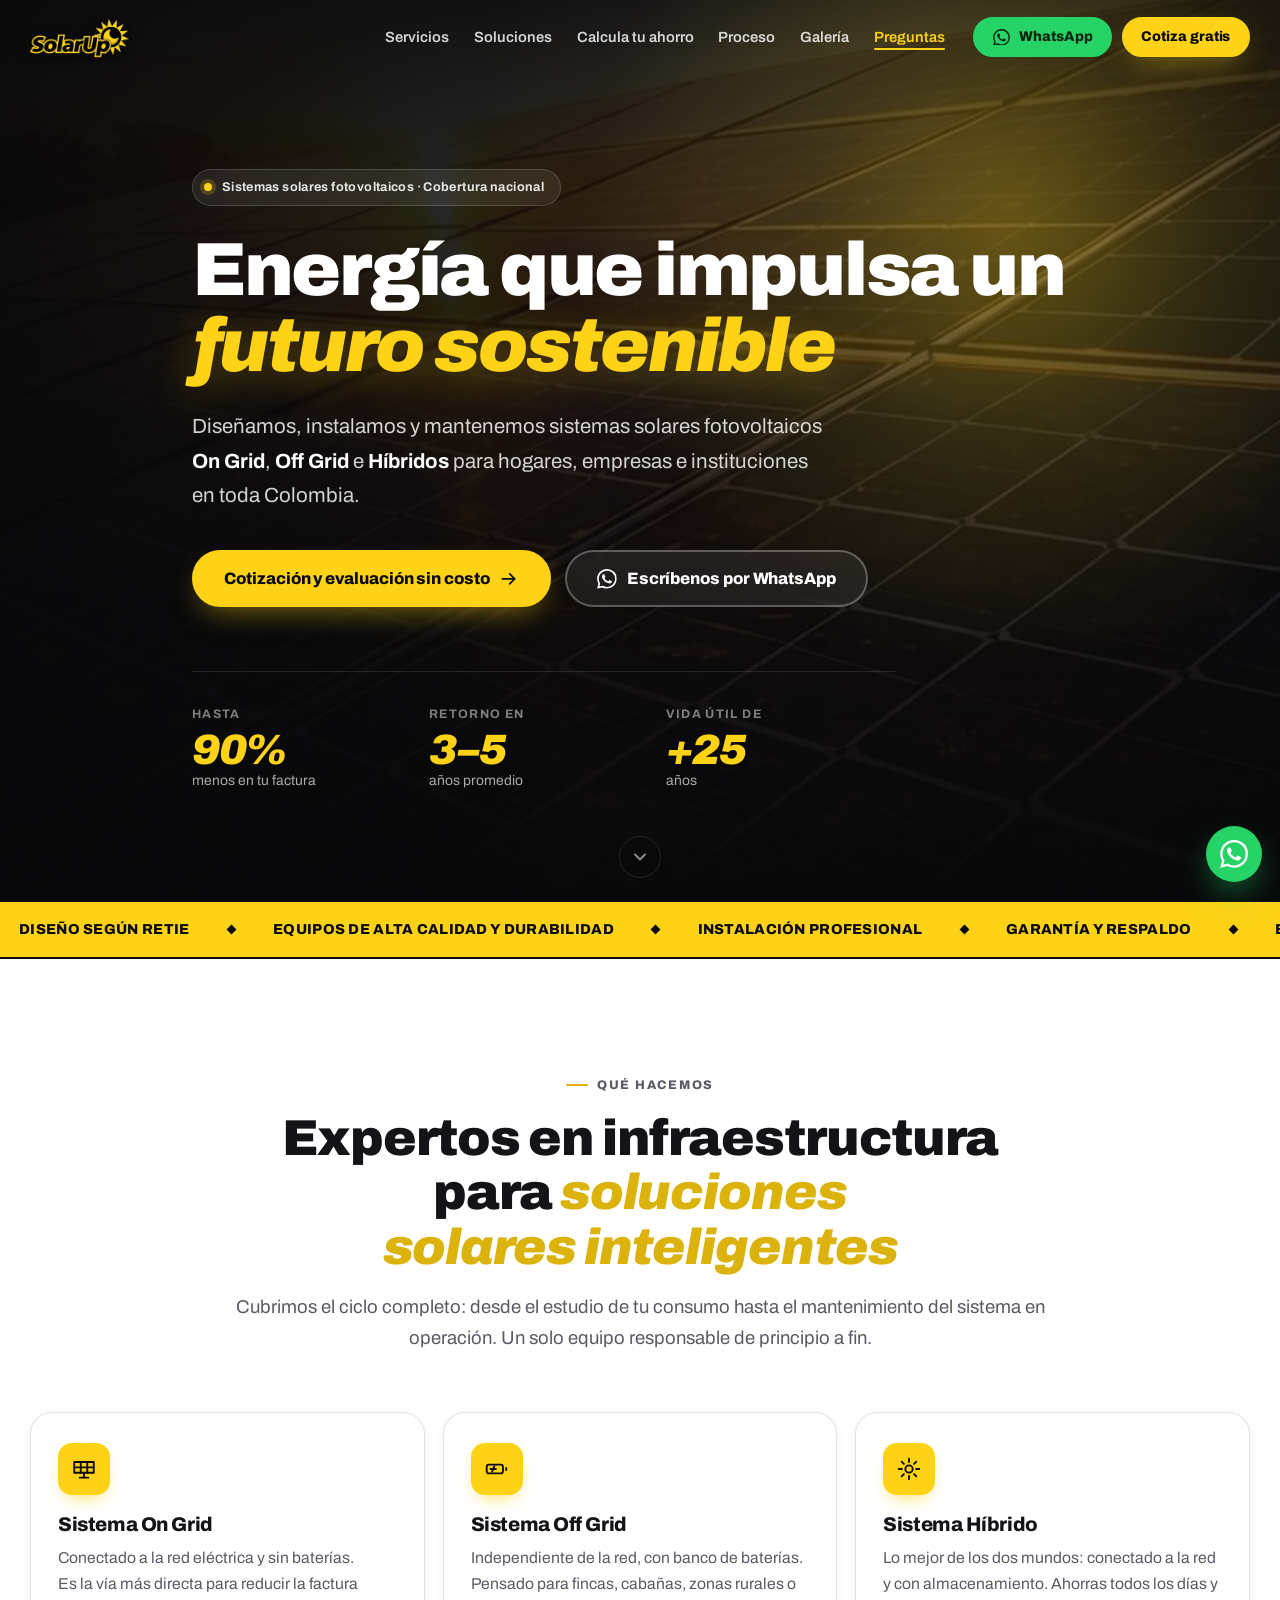
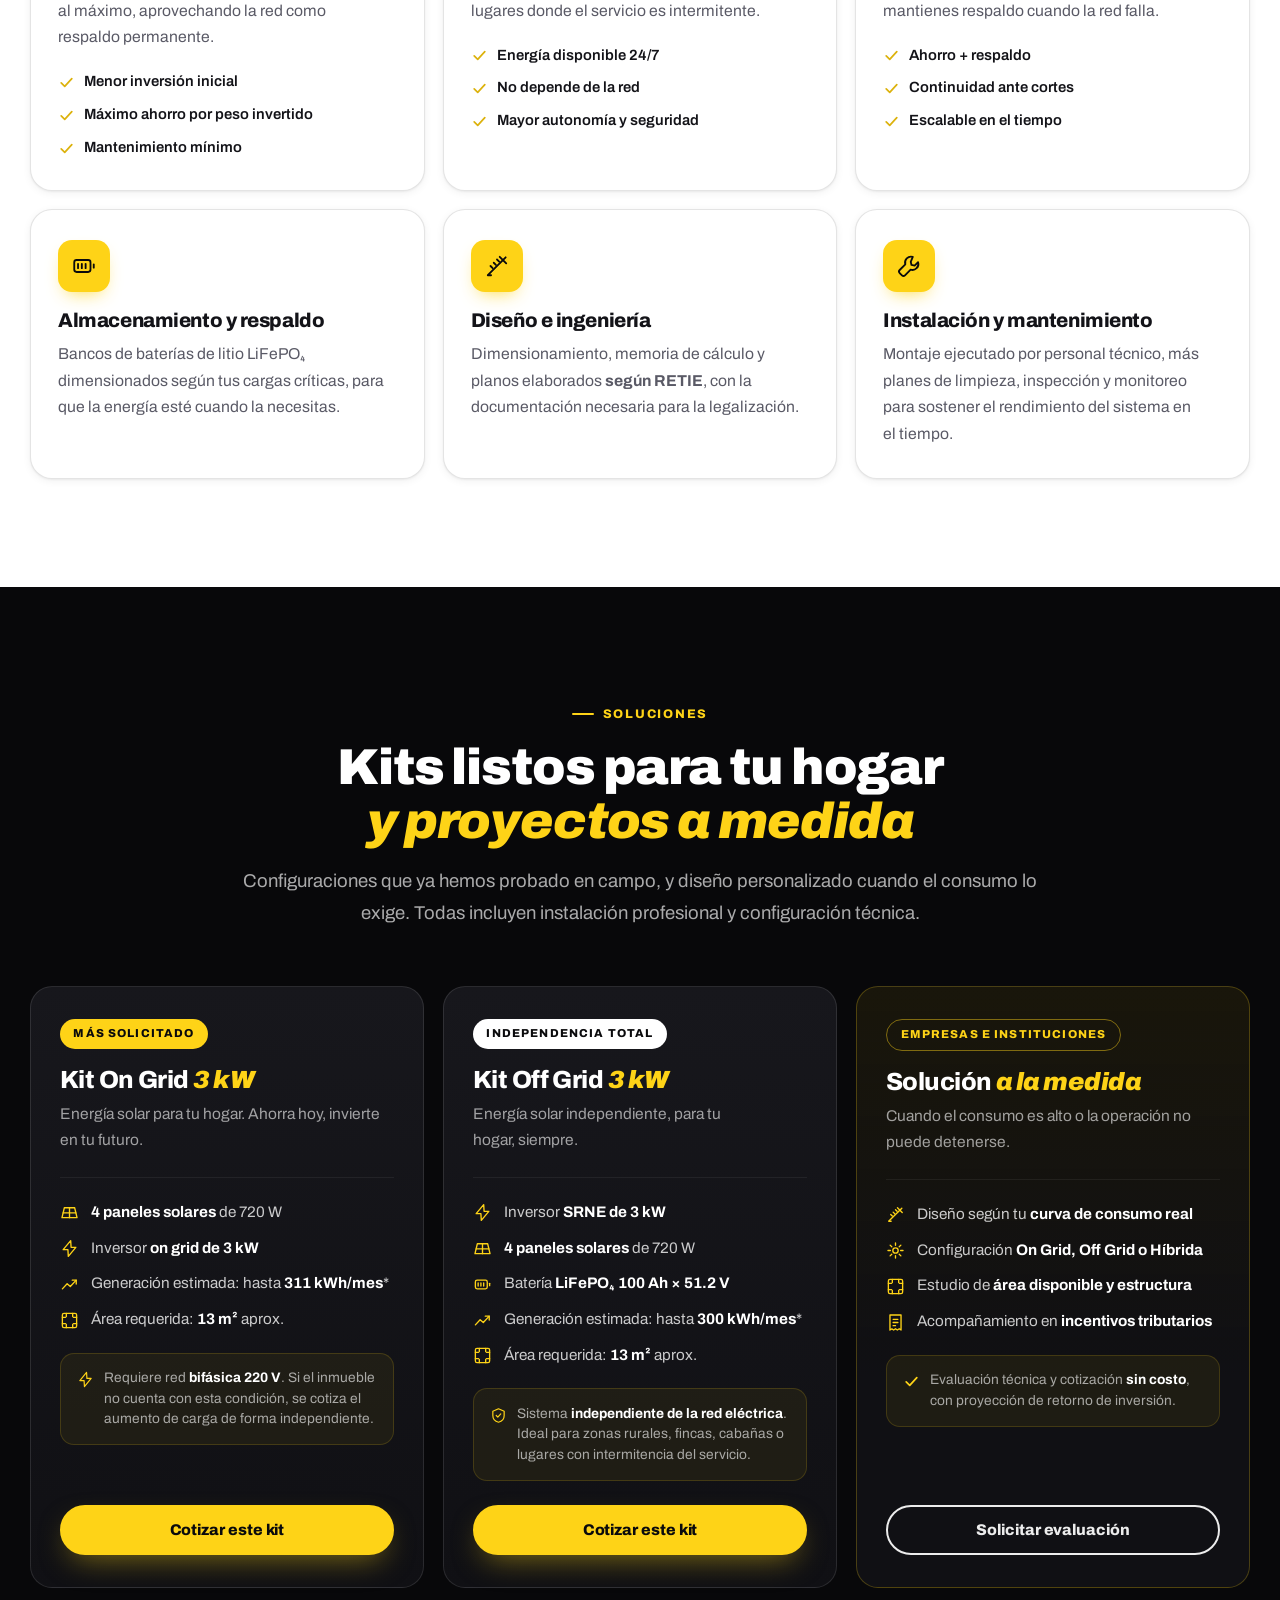
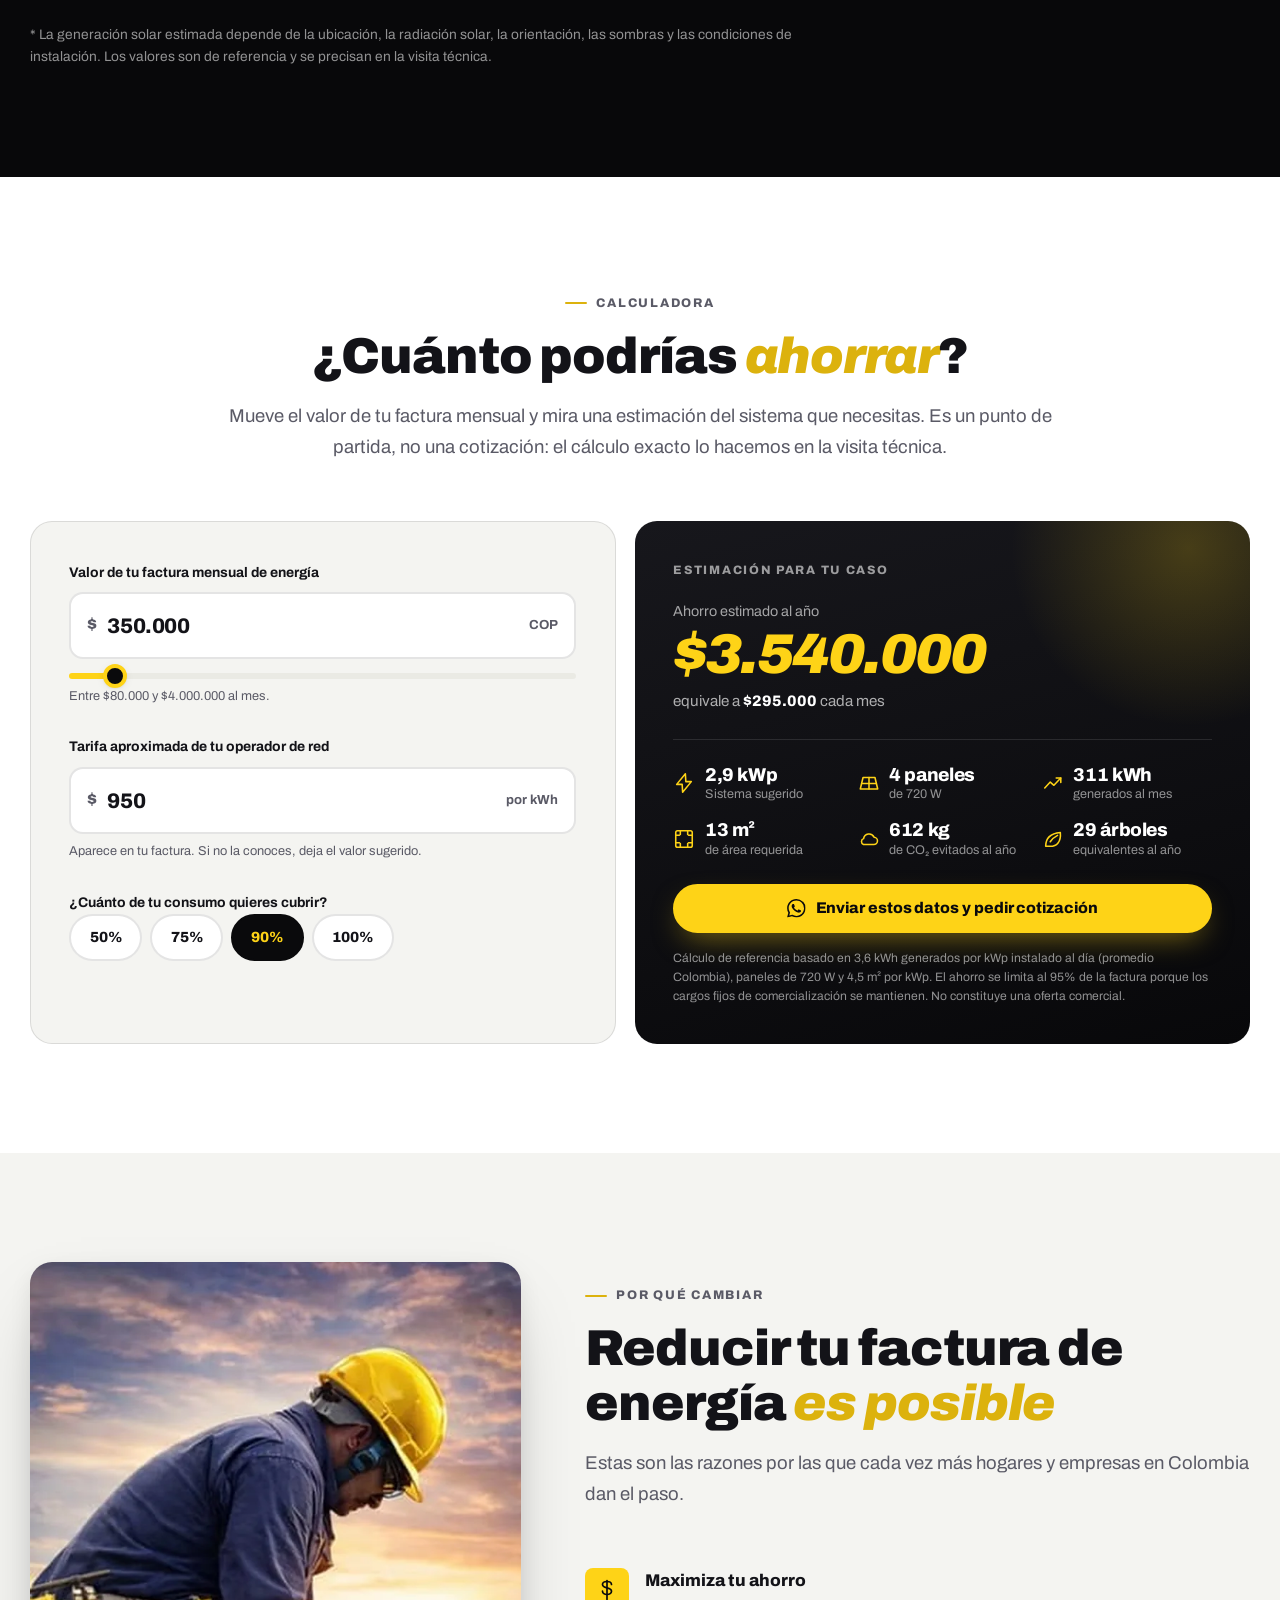
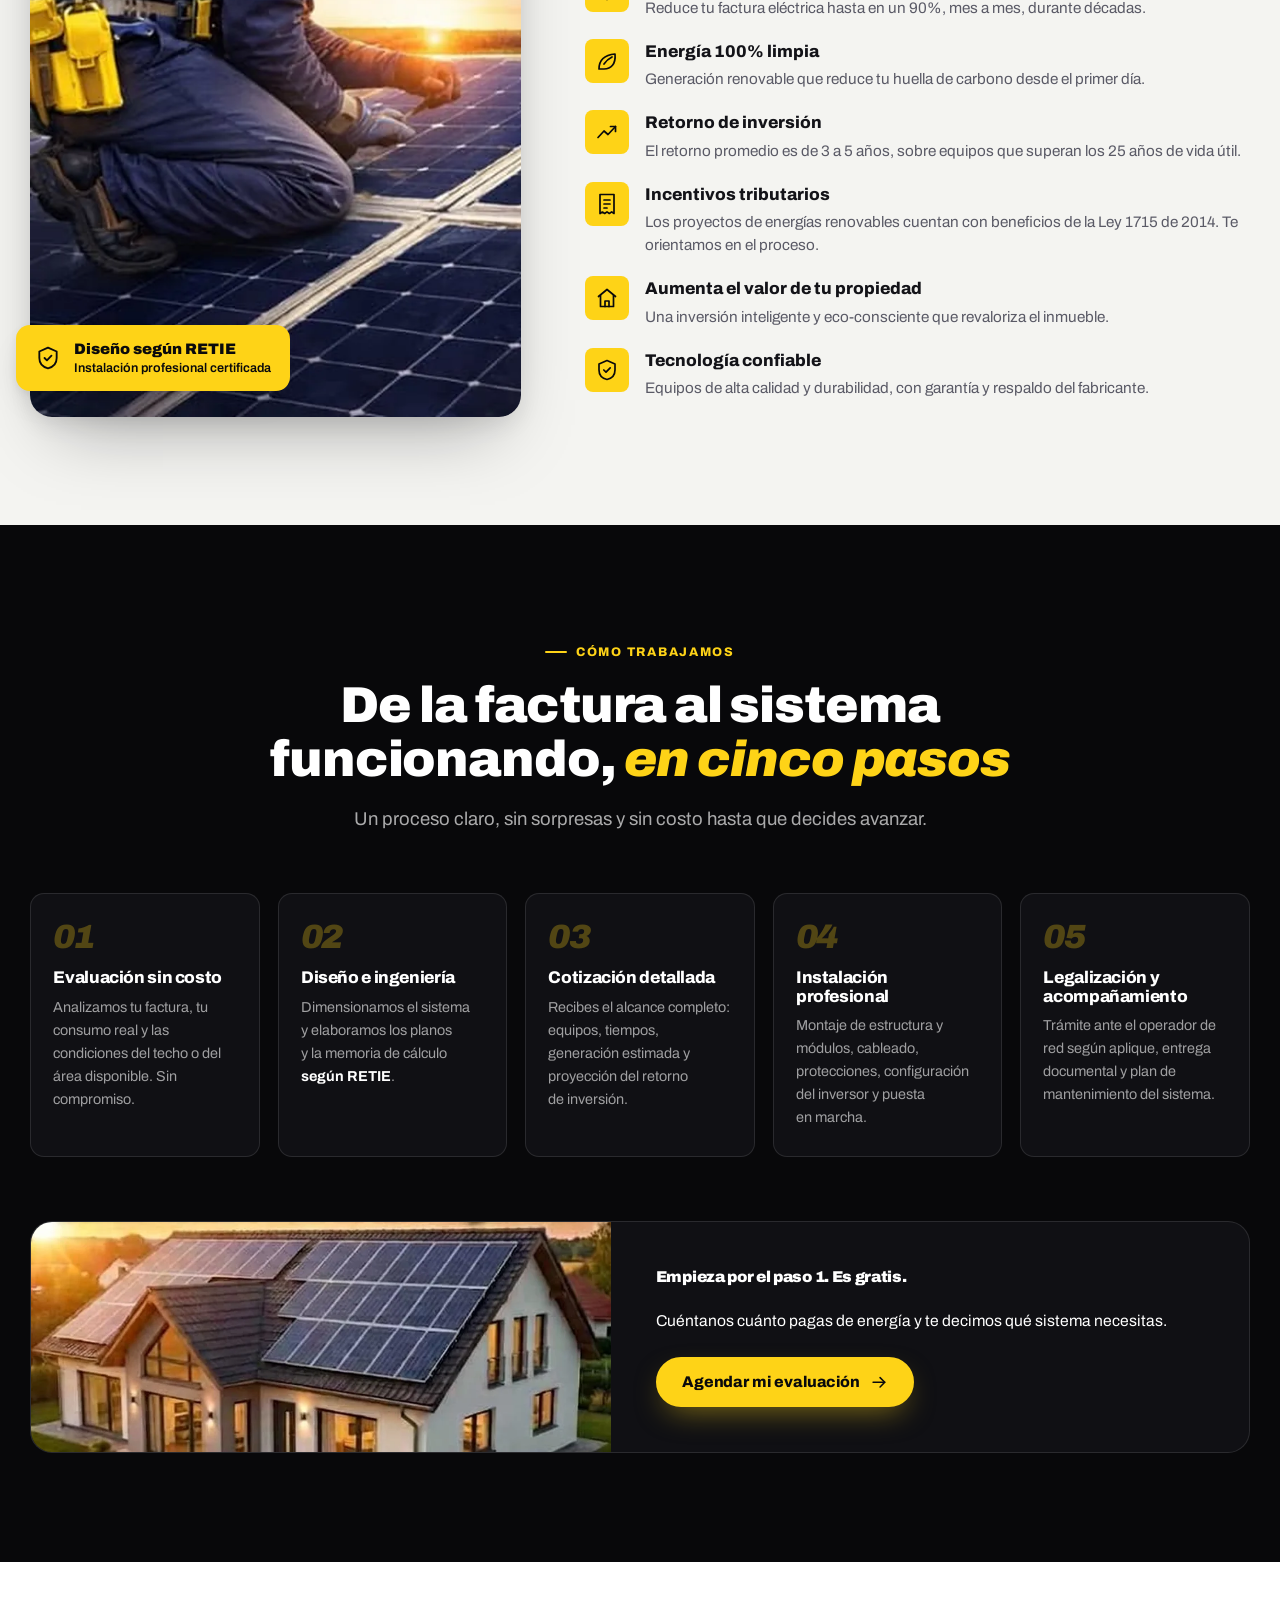
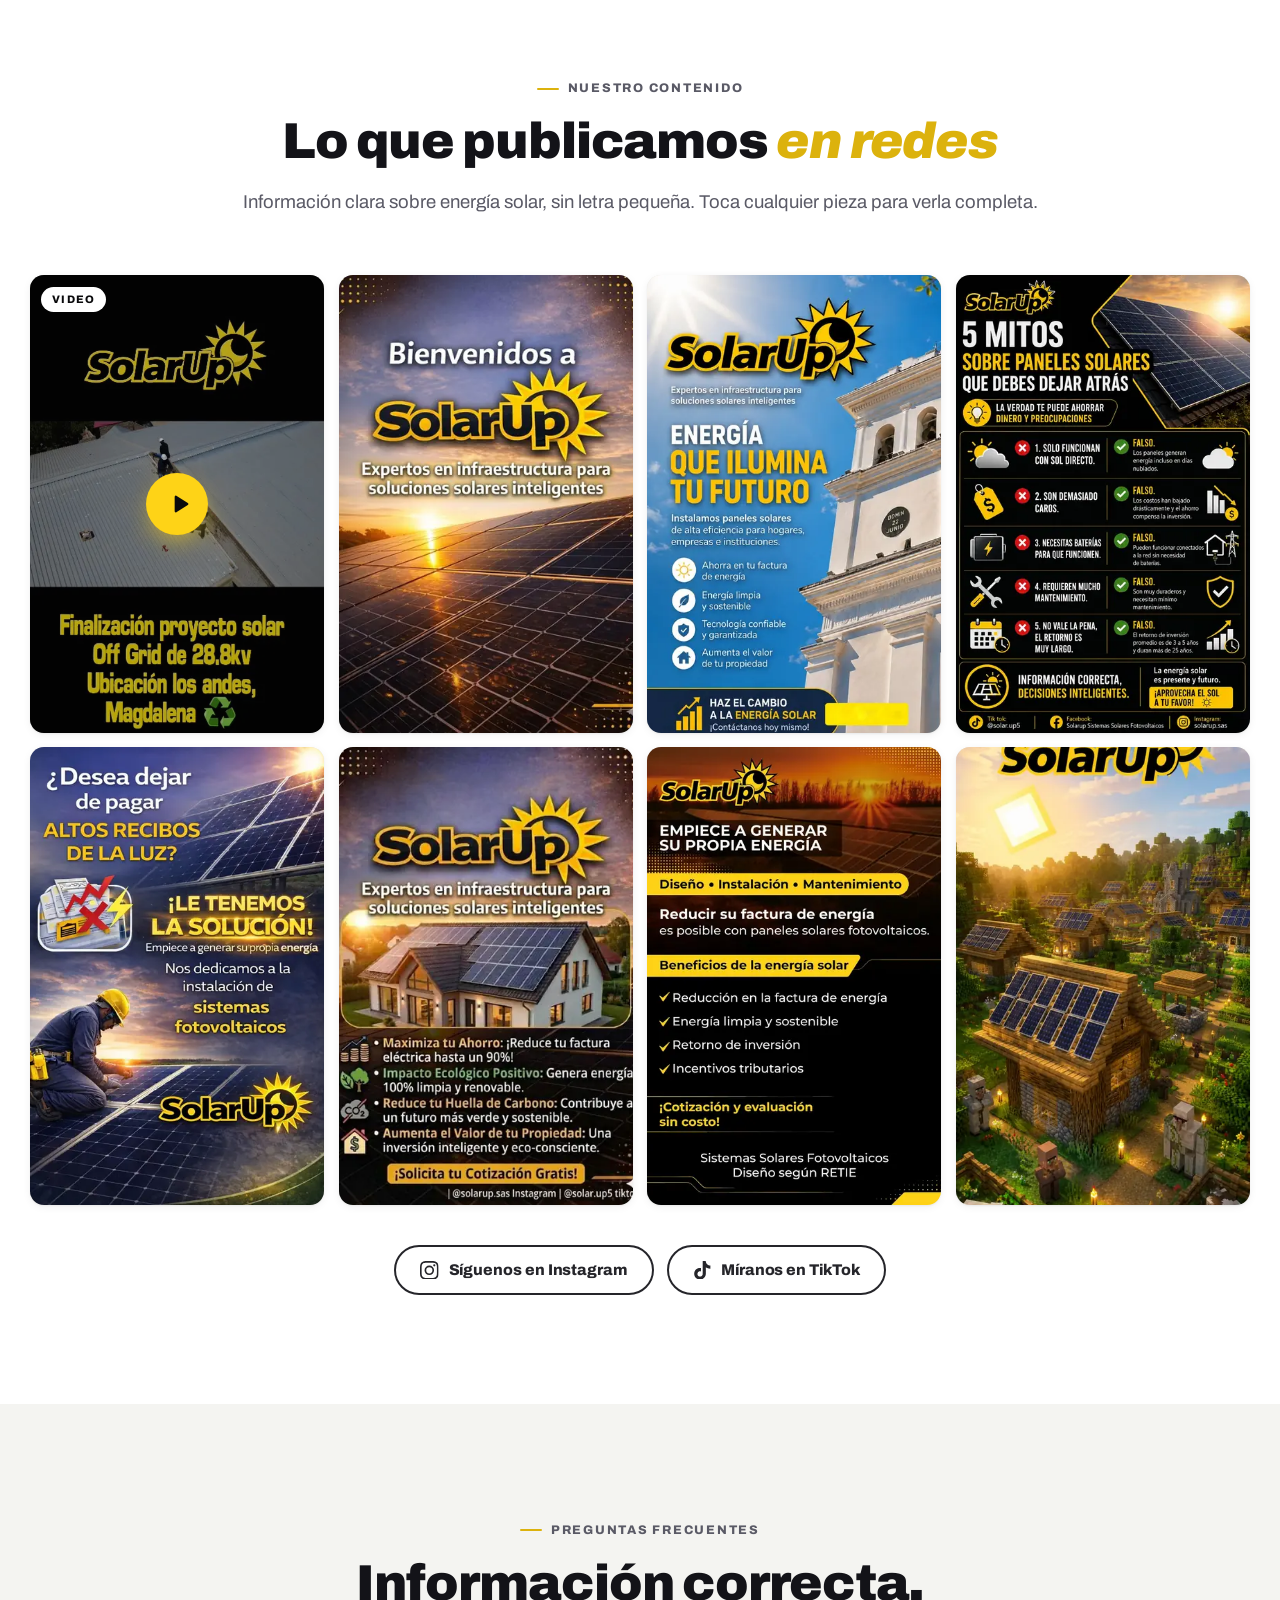
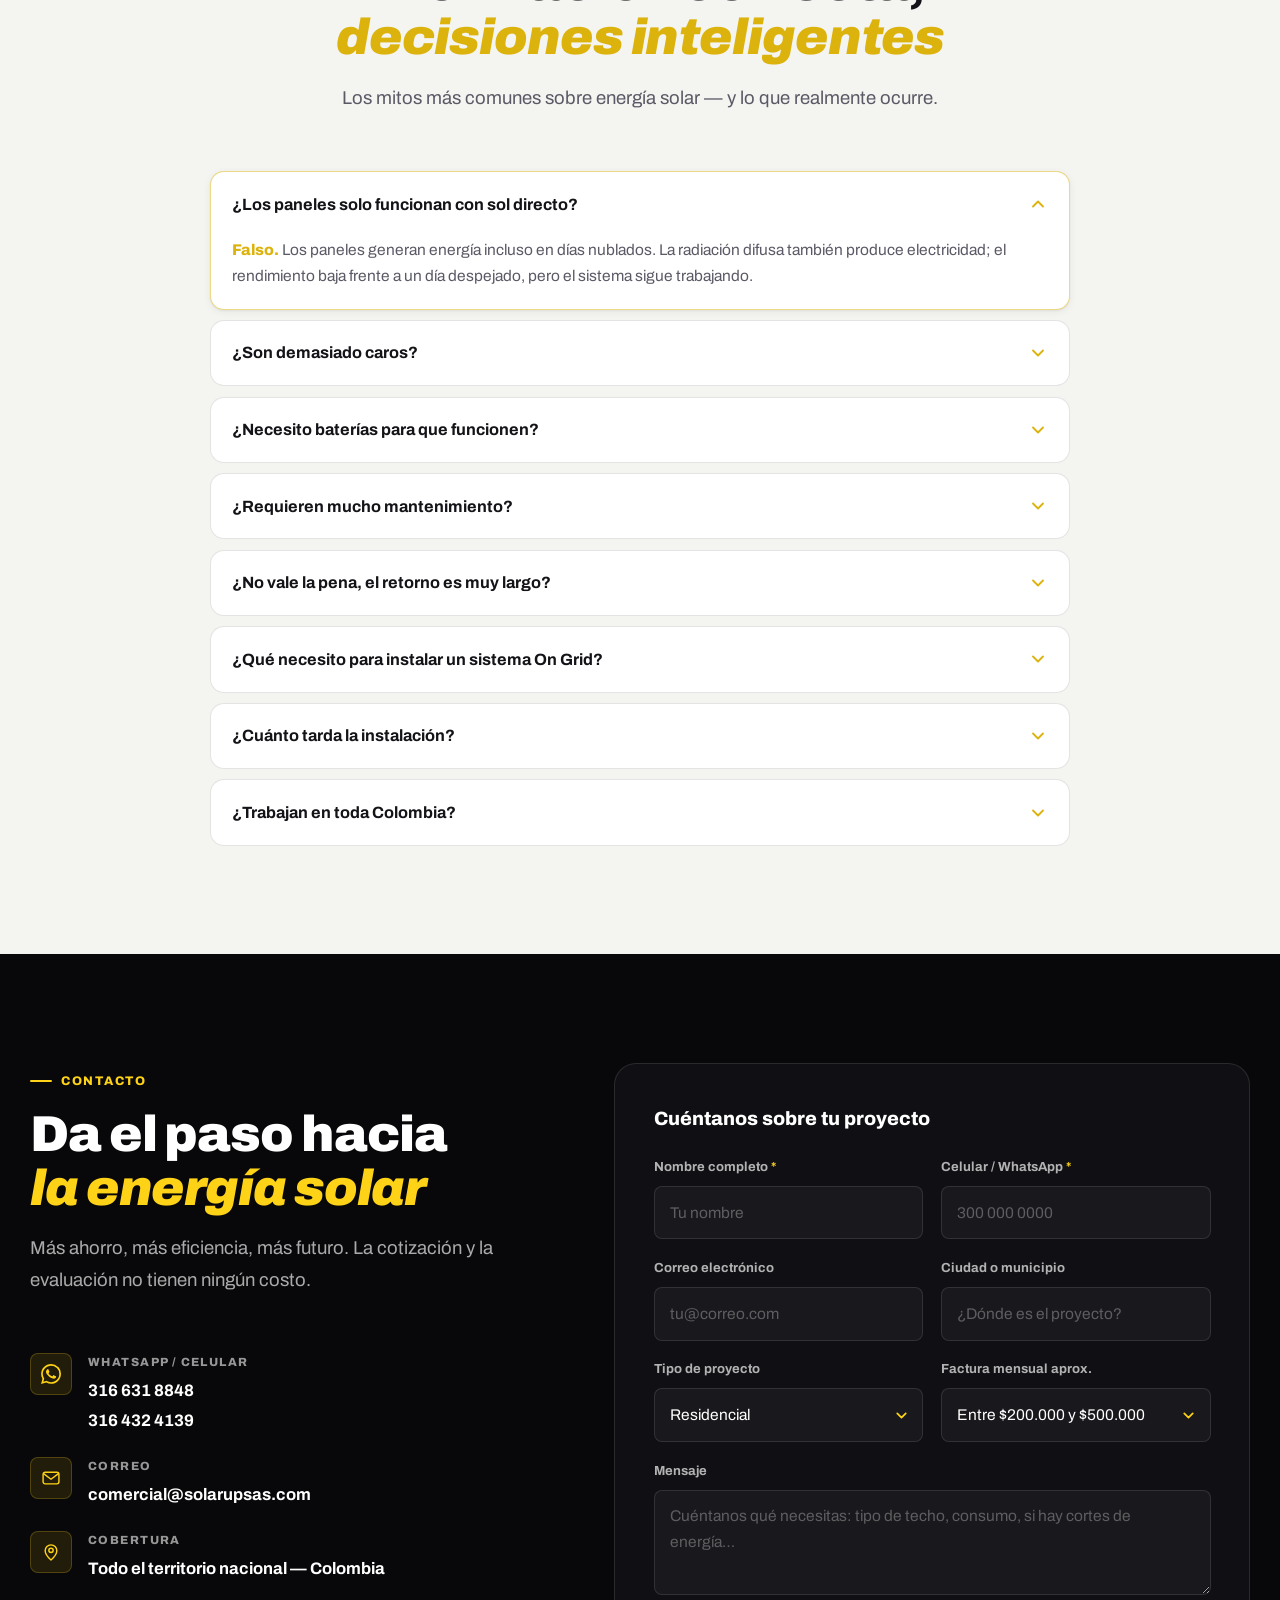
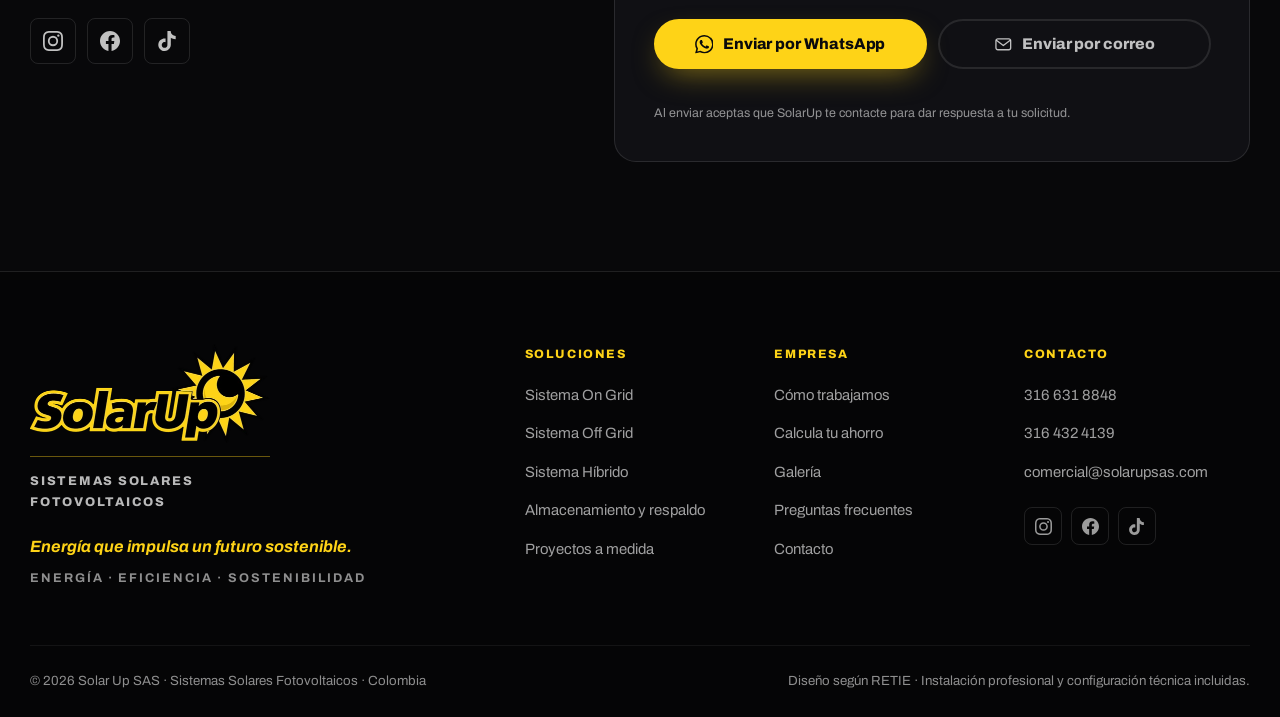
==== commit eff1c80f: "Actualiza el celular secundario y el enlace de Facebook El número 323 725 5414 se reemplaza por 316 " ====
--- a/index.html
+++ b/index.html
@@ -62,7 +62,7 @@
   }],
   "sameAs": [
     "https://www.instagram.com/solarup.sas/",
-    "https://www.facebook.com/SolarupSistemasSolaresFotovoltaicos",
+    "https://www.facebook.com/profile.php?id=61586364581322",
     "https://www.tiktok.com/@solar.up5"
   ],
   "makesOffer": [
@@ -788,7 +788,7 @@
             <div>
               <span>WhatsApp / Celular</span>
               <a href="https://wa.me/573166318848" target="_blank" rel="noopener">316 631 8848</a>
-              <a href="tel:+573237255414">323 725 5414</a>
+              <a href="tel:+573164324139">316 432 4139</a>
             </div>
           </li>
           <li>
@@ -809,16 +809,19 @@
 
         <div class="contacto__redes reveal">
           <a href="https://www.instagram.com/solarup.sas/" target="_blank" rel="noopener" aria-label="Instagram de SolarUp"><svg class="ico" aria-hidden="true"><use href="#i-instagram"/></svg></a>
-          <a href="https://www.facebook.com/SolarupSistemasSolaresFotovoltaicos" target="_blank" rel="noopener" aria-label="Facebook de SolarUp"><svg class="ico" aria-hidden="true"><use href="#i-facebook"/></svg></a>
+          <a href="https://www.facebook.com/profile.php?id=61586364581322" target="_blank" rel="noopener" aria-label="Facebook de SolarUp"><svg class="ico" aria-hidden="true"><use href="#i-facebook"/></svg></a>
           <a href="https://www.tiktok.com/@solar.up5" target="_blank" rel="noopener" aria-label="TikTok de SolarUp"><svg class="ico" aria-hidden="true"><use href="#i-tiktok"/></svg></a>
         </div>
       </div>
 
-      <!-- ENVÍO POR CORREO: pega aquí tu endpoint de Formspree, reemplazando
-           TU_ID_FORMSPREE por el identificador de tu formulario. Es el único
-           sitio que hay que tocar; el JavaScript lo detecta solo.
-           Mientras diga TU_ID_FORMSPREE, el botón abre el gestor de correo. -->
-      <form class="form reveal" id="contactForm" action="https://formspree.io/f/TU_ID_FORMSPREE" method="POST">
+      <!-- ENVÍO POR CORREO: Web3Forms, entrega en comercial@solarupsas.com.
+           La clave de acceso está en el campo access_key de abajo y es el único
+           punto de configuración: el JavaScript deduce de ahí si el formulario
+           está listo. Mientras diga TU_CLAVE_WEB3FORMS, el botón abre el gestor
+           de correo del visitante en lugar de enviar.
+           Se migró desde Formspree, que archivaba como spam todos los envíos
+           legítimos pese a devolver "ok" (ver README). -->
+      <form class="form reveal" id="contactForm" action="https://api.web3forms.com/submit" method="POST">
         <p class="form__title">Cuéntanos sobre tu proyecto</p>
 
         <div class="form__row">
@@ -871,8 +874,15 @@
           <textarea id="f-msg" name="mensaje" rows="3" placeholder="Cuéntanos qué necesitas: tipo de techo, consumo, si hay cortes de energía…"></textarea>
         </div>
 
-        <input type="hidden" name="_subject" value="Nueva solicitud de cotización — solarupsas.com">
-        <p class="form__hp" aria-hidden="true"><label>No llenar<input type="text" name="_gotcha" tabindex="-1" autocomplete="off"></label></p>
+        <!-- Clave de Web3Forms, entrega en comercial@solarupsas.com.
+             Es lo único que hay que cambiar para mover el destino del formulario. -->
+        <input type="hidden" name="access_key" value="c166444f-c77f-42b6-ba56-128b45f93425">
+        <input type="hidden" name="subject" value="Nueva solicitud de cotización — solarupsas.com">
+        <input type="hidden" name="from_name" value="Web SolarUp">
+
+        <!-- Trampa antibots de Web3Forms: si llega marcada, se descarta el envío.
+             Es una casilla, no un texto, para que ningún autocompletado la rellene. -->
+        <p class="form__hp" aria-hidden="true"><label>No marcar<input type="checkbox" name="botcheck" tabindex="-1"></label></p>
 
         <div class="form__actions">
           <button class="btn btn--sun btn--block" type="button" id="btnWa">
@@ -931,12 +941,12 @@
         <p class="foot__navTitle">Contacto</p>
         <ul>
           <li><a href="https://wa.me/573166318848" target="_blank" rel="noopener">316 631 8848</a></li>
-          <li><a href="tel:+573237255414">323 725 5414</a></li>
+          <li><a href="tel:+573164324139">316 432 4139</a></li>
           <li><a href="mailto:comercial@solarupsas.com">comercial@solarupsas.com</a></li>
         </ul>
         <div class="foot__redes">
           <a href="https://www.instagram.com/solarup.sas/" target="_blank" rel="noopener" aria-label="Instagram de SolarUp"><svg class="ico" aria-hidden="true"><use href="#i-instagram"/></svg></a>
-          <a href="https://www.facebook.com/SolarupSistemasSolaresFotovoltaicos" target="_blank" rel="noopener" aria-label="Facebook de SolarUp"><svg class="ico" aria-hidden="true"><use href="#i-facebook"/></svg></a>
+          <a href="https://www.facebook.com/profile.php?id=61586364581322" target="_blank" rel="noopener" aria-label="Facebook de SolarUp"><svg class="ico" aria-hidden="true"><use href="#i-facebook"/></svg></a>
           <a href="https://www.tiktok.com/@solar.up5" target="_blank" rel="noopener" aria-label="TikTok de SolarUp"><svg class="ico" aria-hidden="true"><use href="#i-tiktok"/></svg></a>
         </div>
       </div>
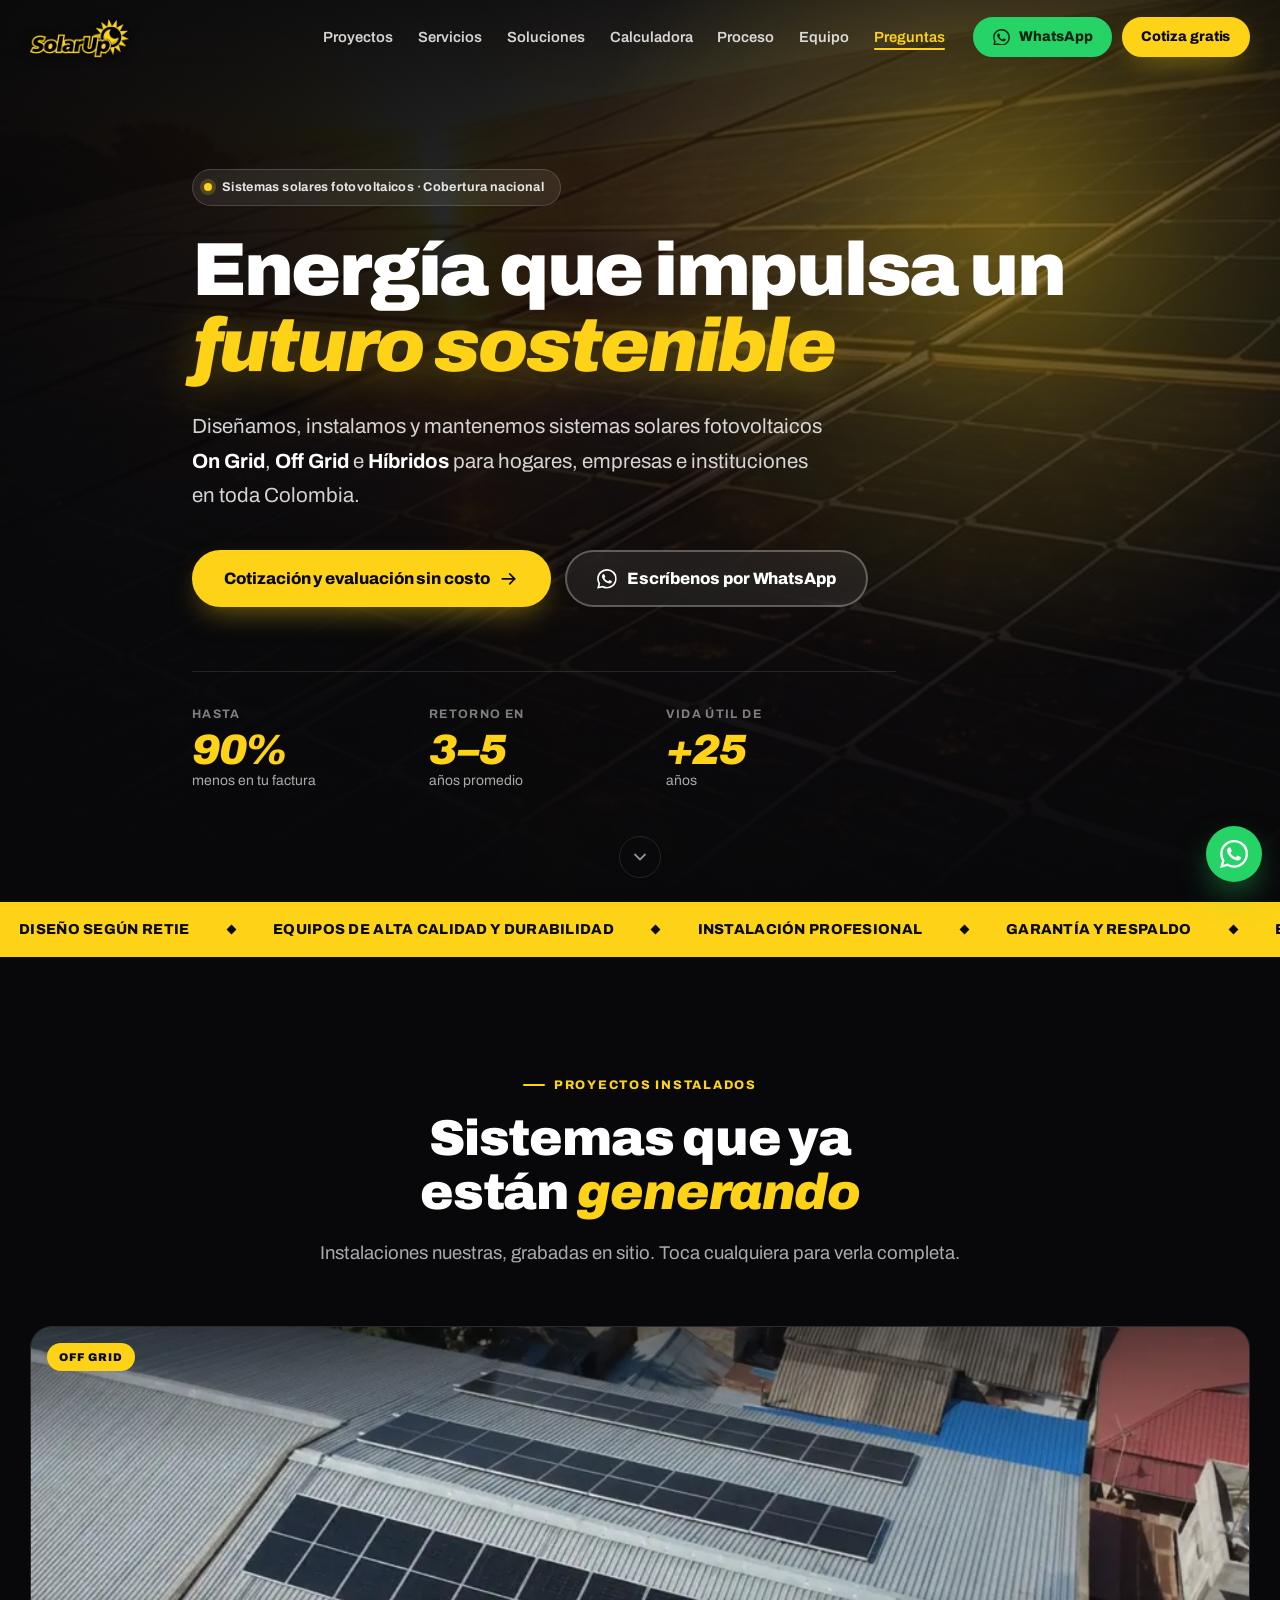
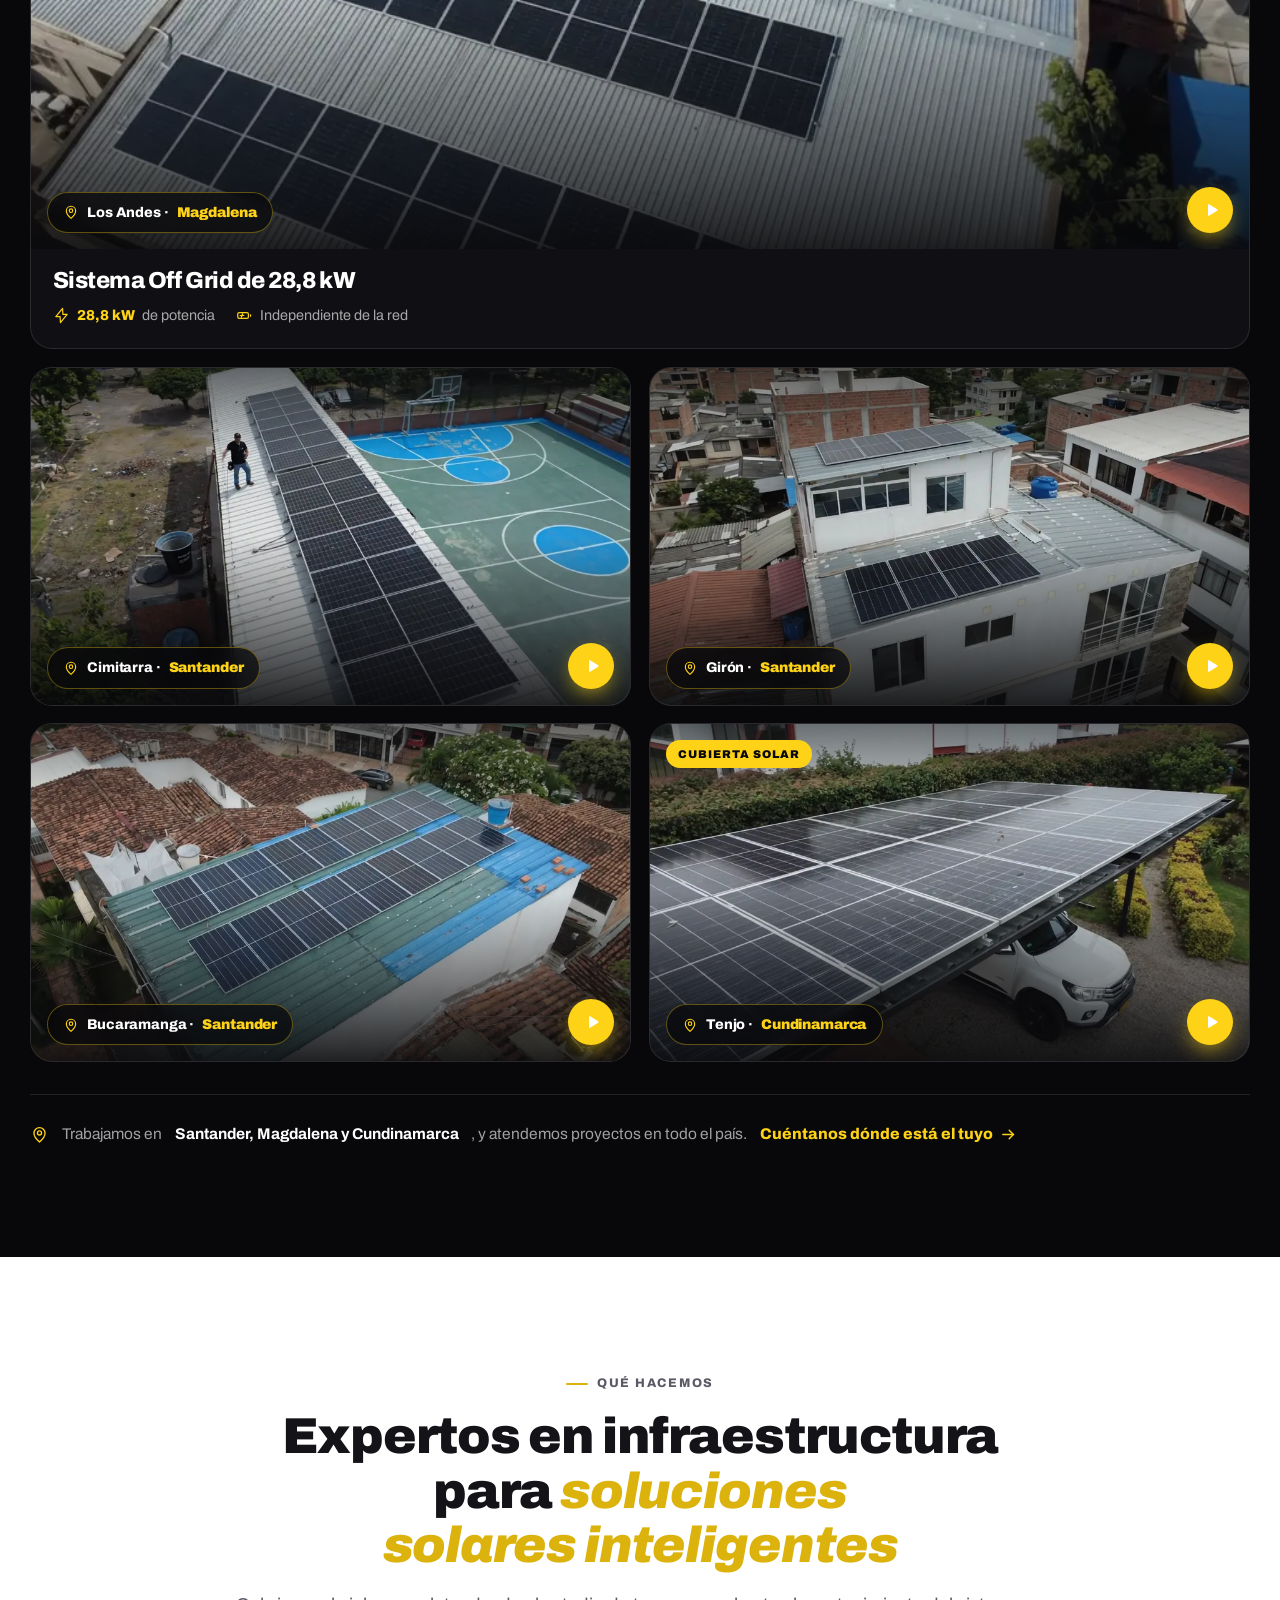
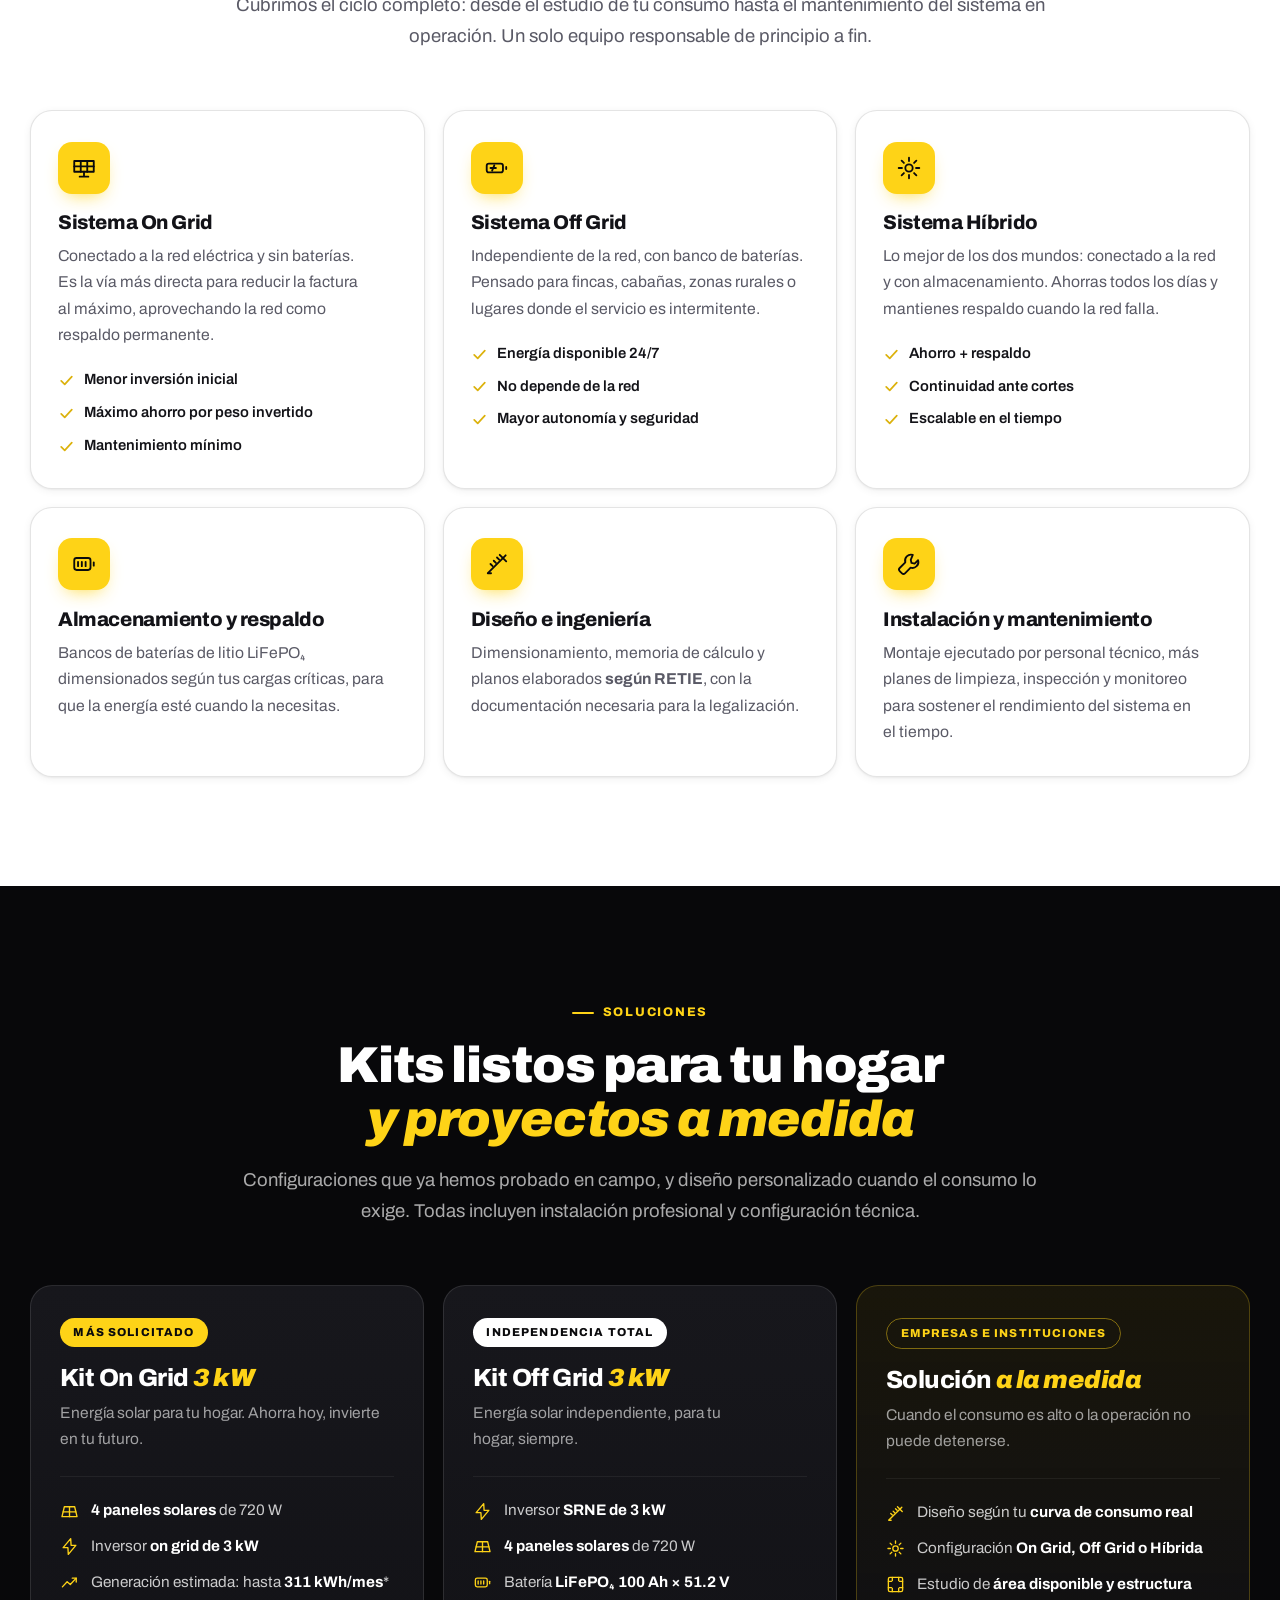
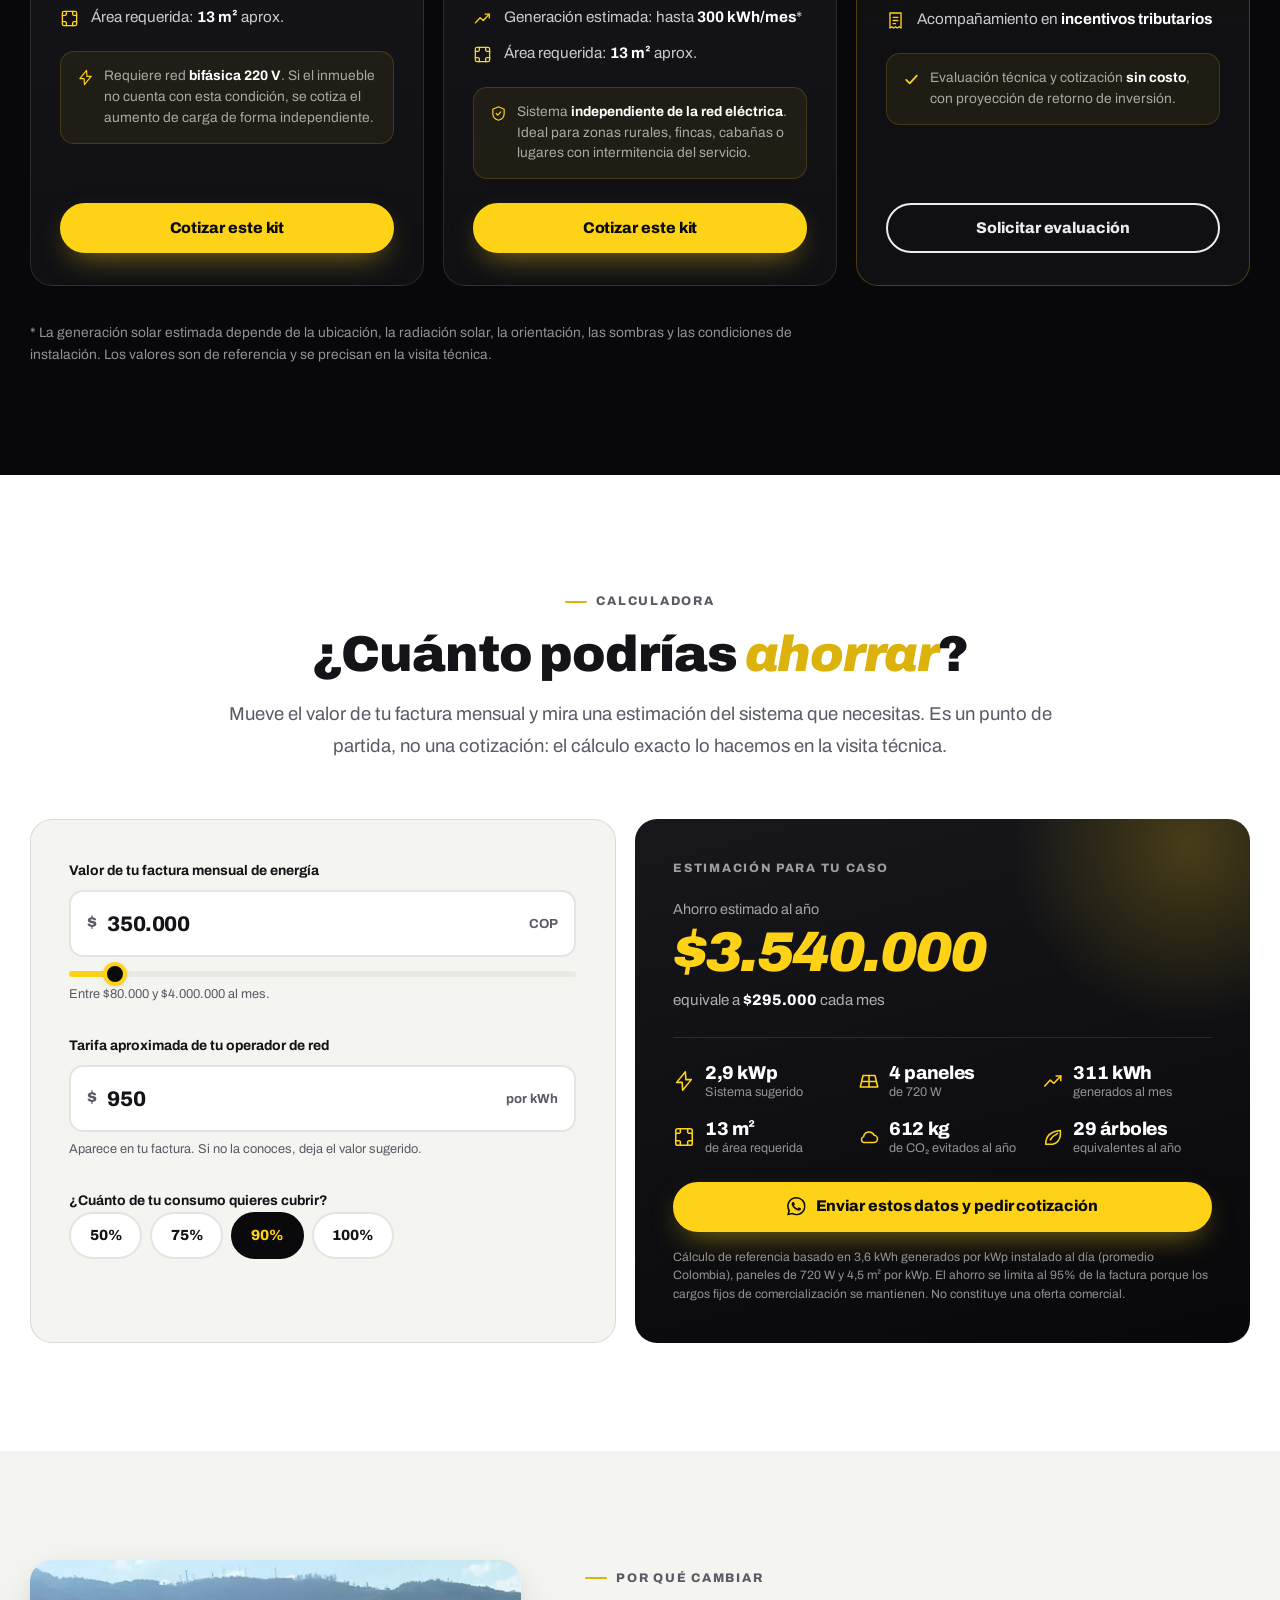
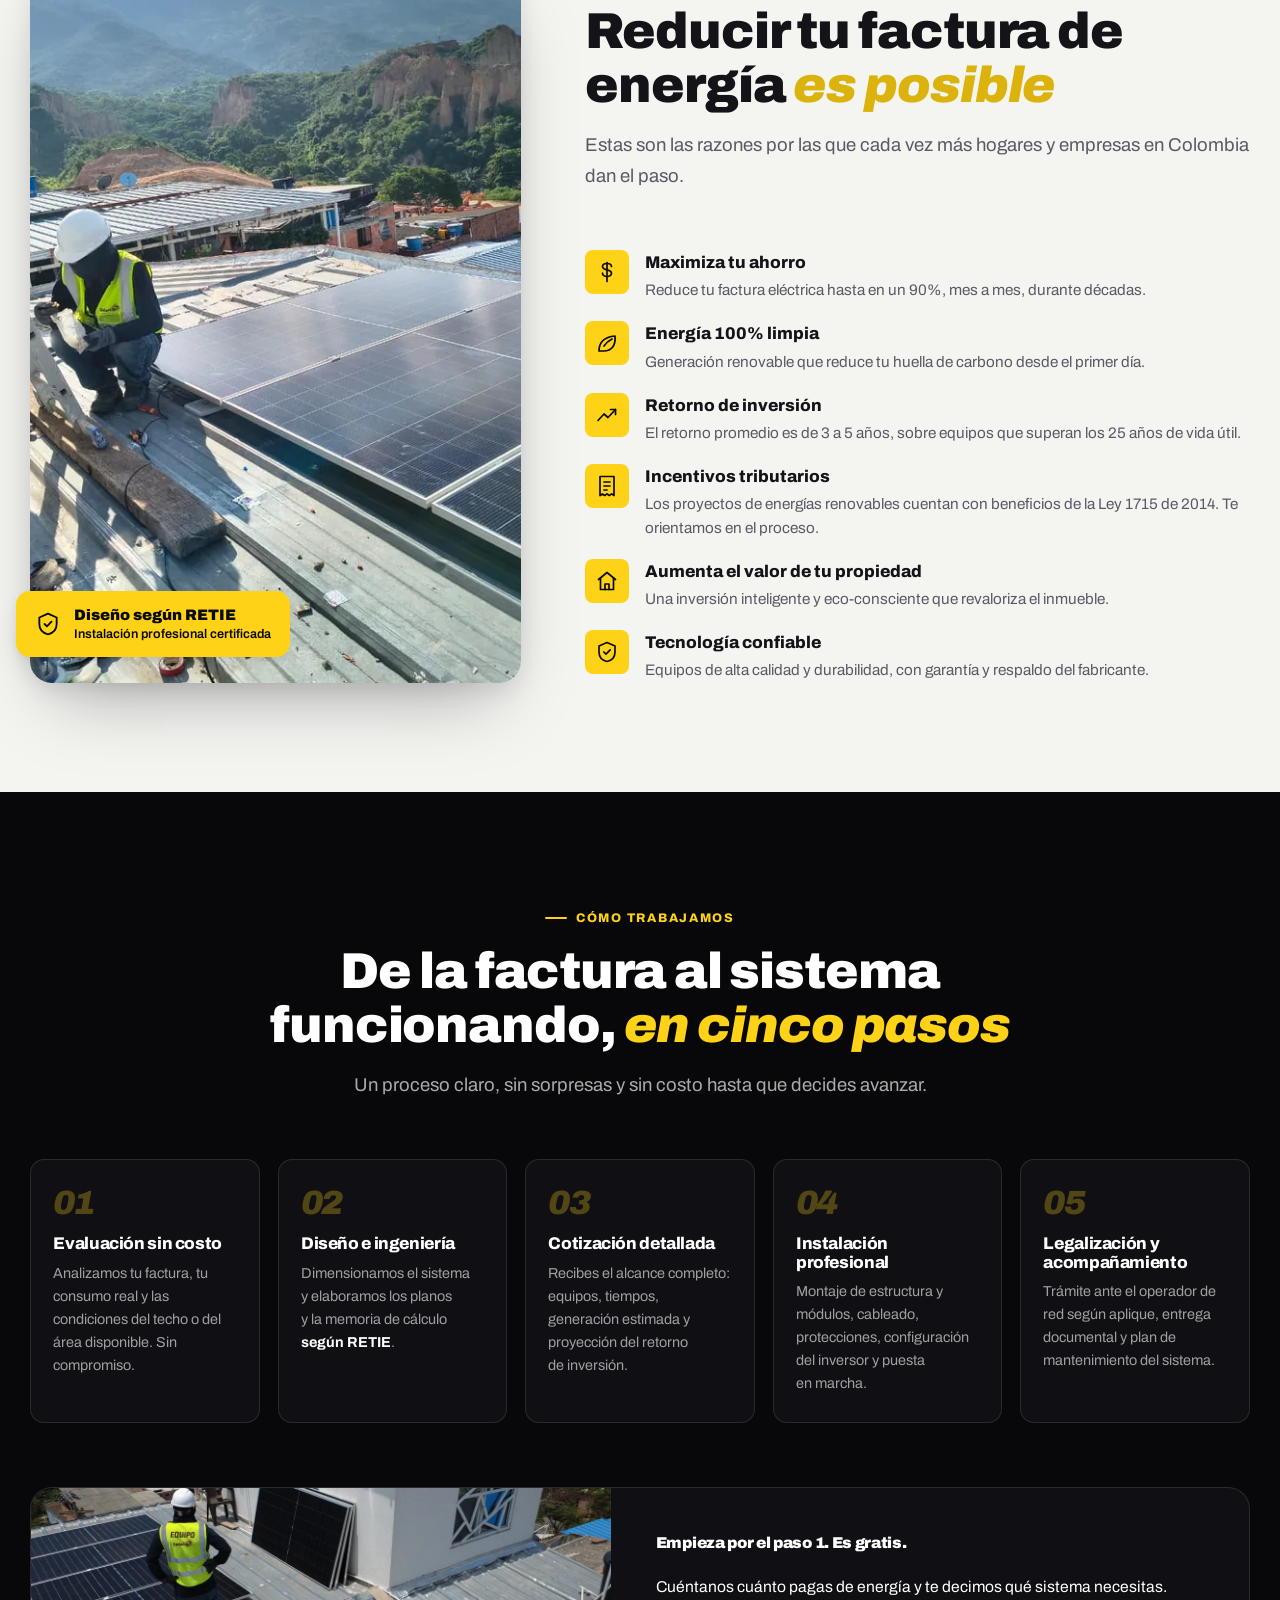
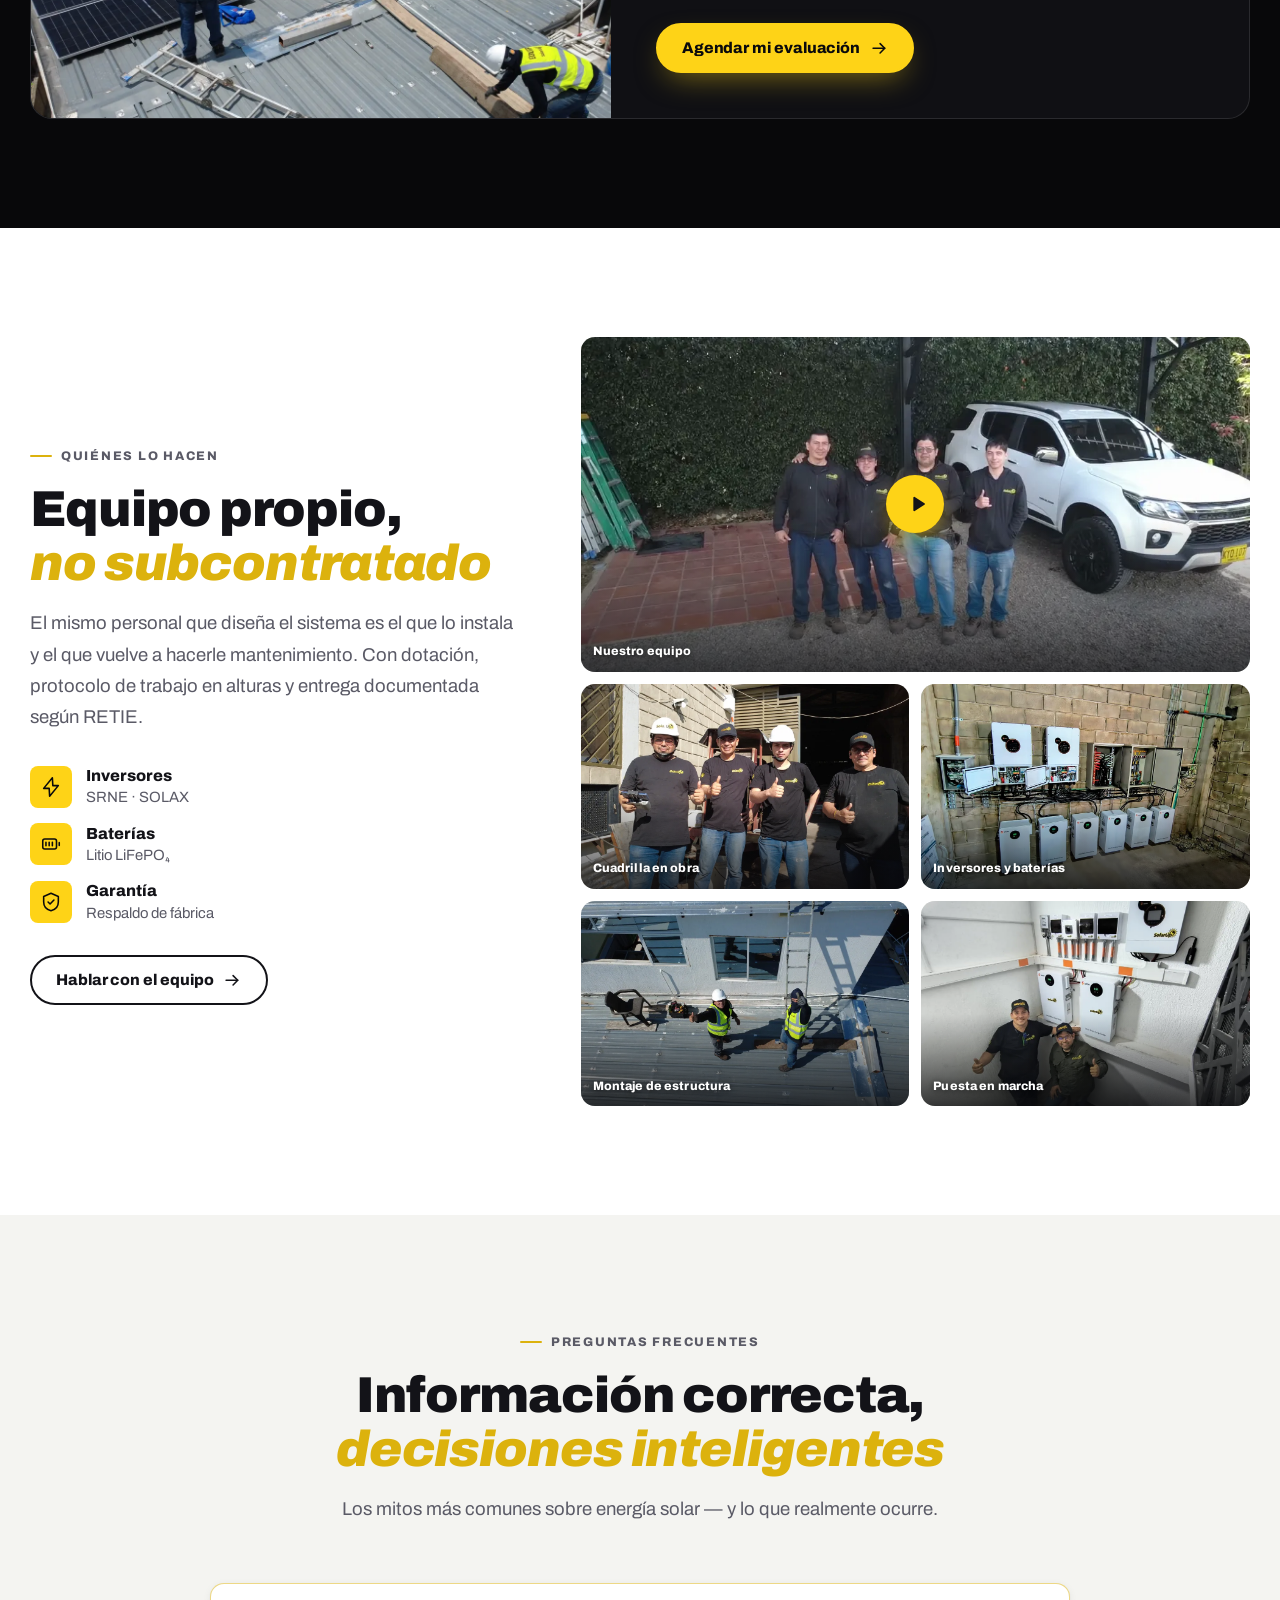
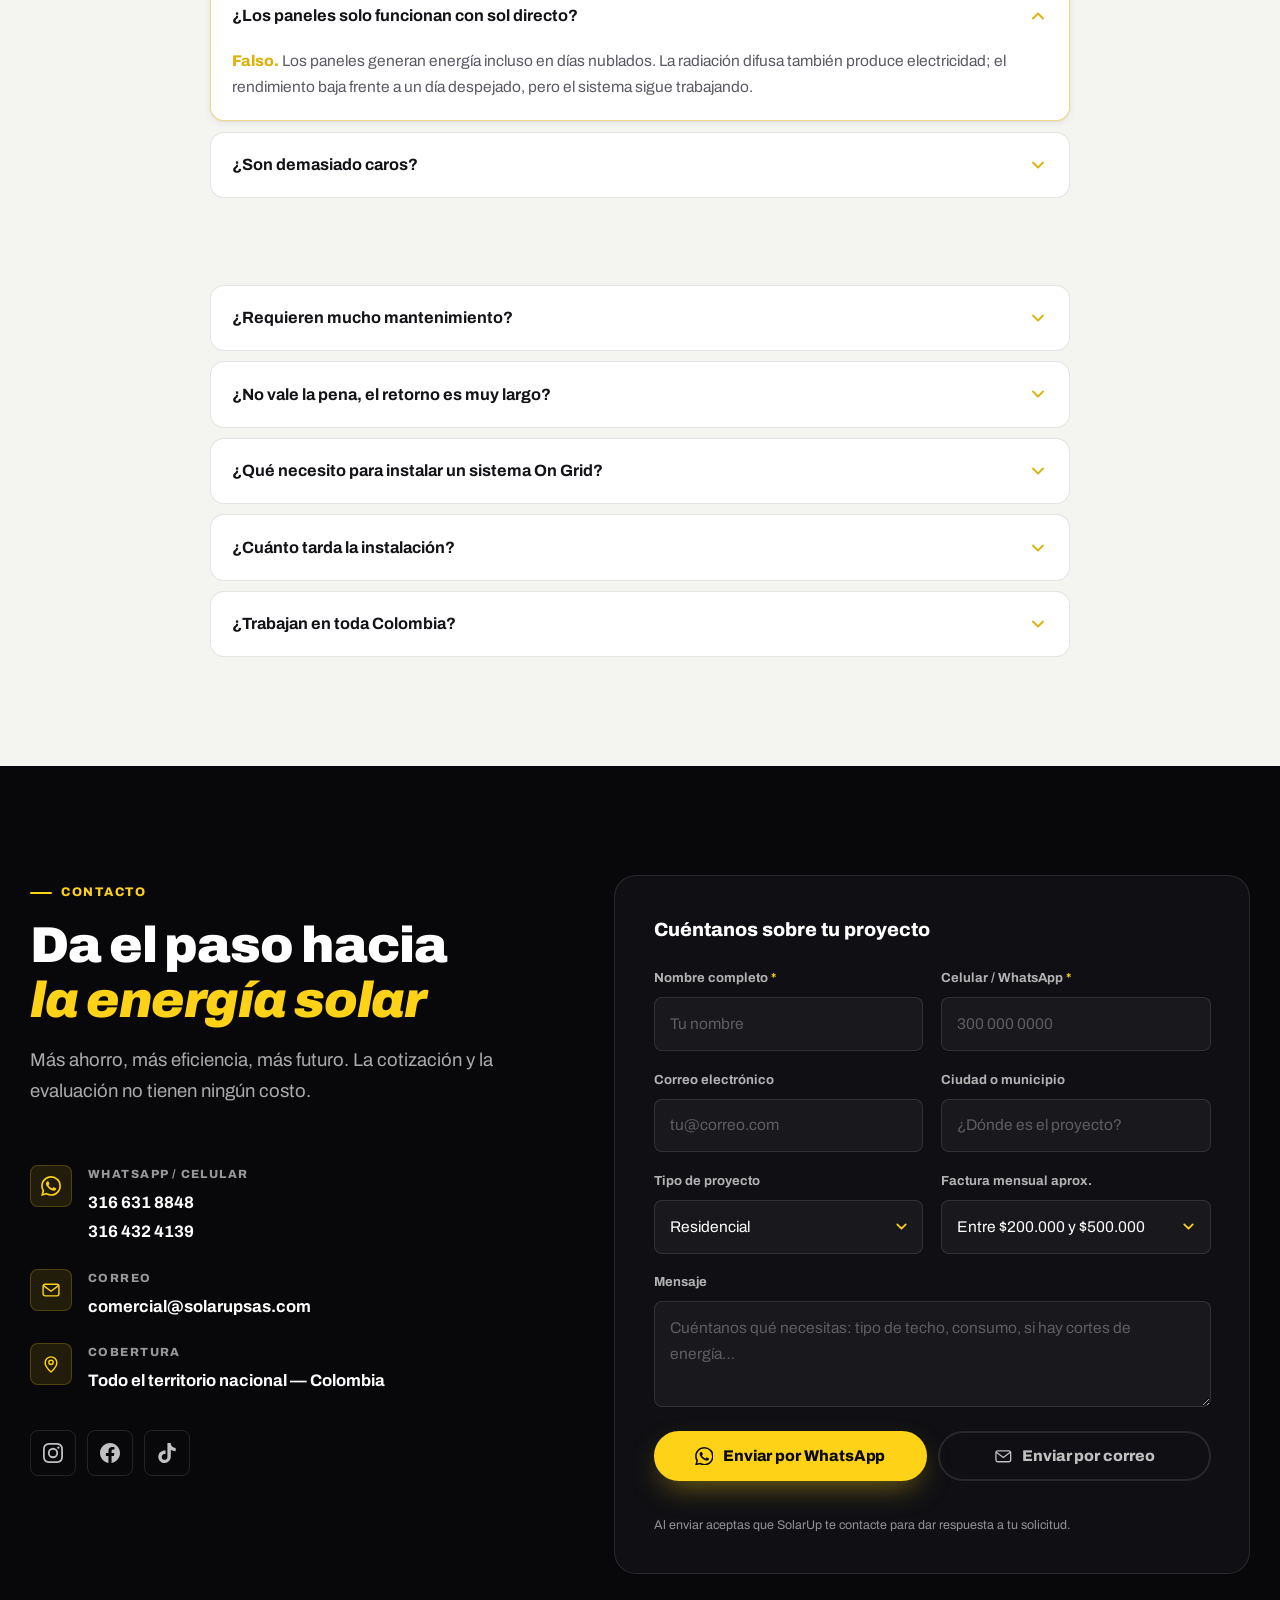
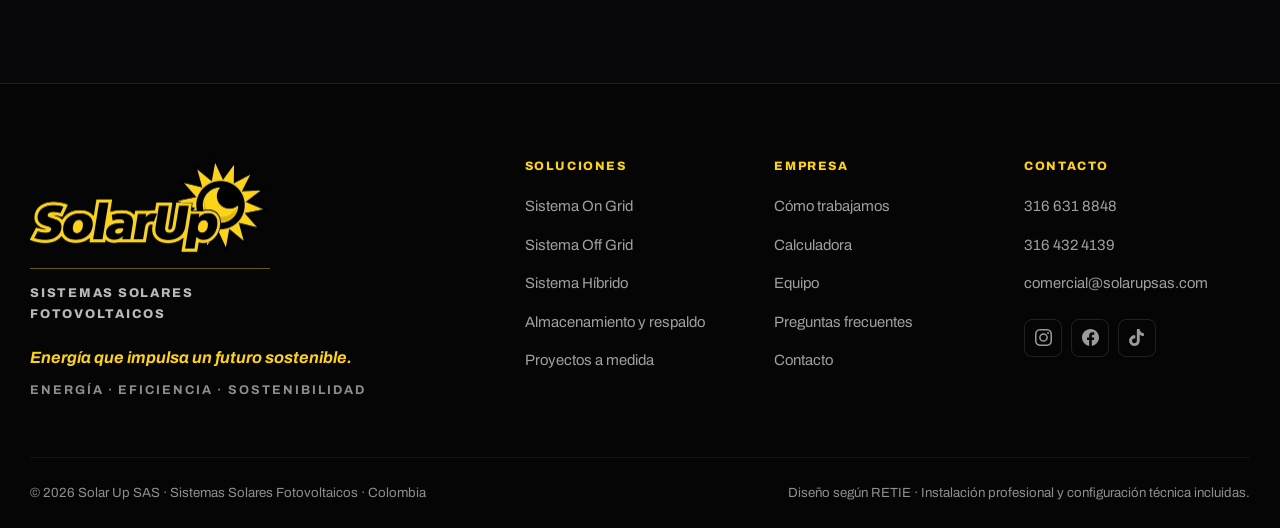
==== commit 9783115e: "Añade proyectos instalados y equipo con material real El sitio afirmaba instalar sistemas solares pe" ====
--- a/index.html
+++ b/index.html
@@ -200,11 +200,12 @@
 
     <nav class="nav" id="nav" aria-label="Navegación principal">
       <ul class="nav__list">
+        <li><a href="#proyectos">Proyectos</a></li>
         <li><a href="#servicios">Servicios</a></li>
         <li><a href="#soluciones">Soluciones</a></li>
-        <li><a href="#calculadora">Calcula tu ahorro</a></li>
+        <li><a href="#calculadora">Calculadora</a></li>
         <li><a href="#proceso">Proceso</a></li>
-        <li><a href="#galeria">Galería</a></li>
+        <li><a href="#equipo">Equipo</a></li>
         <li><a href="#faq">Preguntas</a></li>
       </ul>
       <div class="nav__cta">
@@ -226,7 +227,9 @@
 
 <!-- ══════════════ HERO ══════════════ -->
 <section class="hero" id="inicio">
-  <div class="hero__bg">
+  <!-- La foto es la portada; el JavaScript inserta el video encima solo en
+       pantallas grandes y si el visitante no pidió reducir el movimiento. -->
+  <div class="hero__bg" data-video="assets/video/hero-solarup.mp4">
     <img src="assets/img/hero-paneles.webp" alt="" width="1440" height="834" fetchpriority="high" decoding="async">
   </div>
   <div class="hero__glow" aria-hidden="true"></div>
@@ -298,6 +301,112 @@
     </ul>
   </div>
 </div>
+
+
+<!-- ══════════════ PROYECTOS ══════════════ -->
+<section class="sec sec--ink proyectos" id="proyectos">
+  <div class="wrap">
+    <header class="sec__head reveal">
+      <p class="kicker kicker--sun">Proyectos instalados</p>
+      <h2 class="sec__title">Sistemas que ya están <em>generando</em></h2>
+      <p class="sec__lead">
+        Instalaciones nuestras, grabadas en sitio. Toca cualquiera para verla completa.
+      </p>
+    </header>
+
+    <div class="pjs">
+      <article class="pj pj--destacado reveal">
+        <button class="pj__media" type="button"
+                data-video="assets/video/proyectos/los-andes-magdalena.mp4"
+                data-caption="Sistema Off Grid de 28,8 kW — Los Andes, Magdalena">
+          <img src="assets/video/proyectos/los-andes-magdalena.webp"
+               alt="Vista aérea de la cubierta con paneles solares del proyecto en Los Andes, Magdalena"
+               width="960" height="540" loading="lazy" decoding="async">
+          <span class="pj__tipo">Off Grid</span>
+          <span class="pj__lugar">
+            <svg class="ico" aria-hidden="true"><use href="#i-pin"/></svg>
+            Los Andes · <b>Magdalena</b>
+          </span>
+          <span class="pj__play"><svg class="ico" aria-hidden="true"><use href="#i-play"/></svg></span>
+        </button>
+        <div class="pj__pie">
+          <h3 class="pj__nombre">Sistema Off Grid de 28,8&nbsp;kW</h3>
+          <ul class="pj__specs">
+            <li><svg class="ico" aria-hidden="true"><use href="#i-bolt"/></svg><b>28,8 kW</b> de potencia</li>
+            <li><svg class="ico" aria-hidden="true"><use href="#i-offgrid"/></svg>Independiente de la red</li>
+          </ul>
+        </div>
+      </article>
+
+      <article class="pj reveal">
+        <button class="pj__media" type="button"
+                data-video="assets/video/proyectos/cimitarra-santander.mp4"
+                data-caption="Instalación en cubierta — Cimitarra, Santander">
+          <img src="assets/video/proyectos/cimitarra-santander.webp"
+               alt="Vista aérea de paneles solares instalados sobre una cubierta en Cimitarra, Santander"
+               width="960" height="540" loading="lazy" decoding="async">
+          <span class="pj__lugar">
+            <svg class="ico" aria-hidden="true"><use href="#i-pin"/></svg>
+            Cimitarra · <b>Santander</b>
+          </span>
+          <span class="pj__play"><svg class="ico" aria-hidden="true"><use href="#i-play"/></svg></span>
+        </button>
+      </article>
+
+      <article class="pj reveal">
+        <button class="pj__media" type="button"
+                data-video="assets/video/proyectos/giron-santander.mp4"
+                data-caption="Instalación residencial — Girón, Santander">
+          <img src="assets/video/proyectos/giron-santander.webp"
+               alt="Vista aérea de paneles solares sobre una vivienda en Girón, Santander"
+               width="960" height="540" loading="lazy" decoding="async">
+          <span class="pj__lugar">
+            <svg class="ico" aria-hidden="true"><use href="#i-pin"/></svg>
+            Girón · <b>Santander</b>
+          </span>
+          <span class="pj__play"><svg class="ico" aria-hidden="true"><use href="#i-play"/></svg></span>
+        </button>
+      </article>
+
+      <article class="pj reveal">
+        <button class="pj__media" type="button"
+                data-video="assets/video/proyectos/bucaramanga-santander.mp4"
+                data-caption="Instalación residencial — Bucaramanga, Santander">
+          <img src="assets/video/proyectos/bucaramanga-santander.webp"
+               alt="Vista aérea de paneles solares sobre una vivienda en Bucaramanga, Santander"
+               width="960" height="540" loading="lazy" decoding="async">
+          <span class="pj__lugar">
+            <svg class="ico" aria-hidden="true"><use href="#i-pin"/></svg>
+            Bucaramanga · <b>Santander</b>
+          </span>
+          <span class="pj__play"><svg class="ico" aria-hidden="true"><use href="#i-play"/></svg></span>
+        </button>
+      </article>
+
+      <article class="pj reveal">
+        <button class="pj__media" type="button"
+                data-video="assets/video/proyectos/tenjo-cundinamarca.mp4"
+                data-caption="Cubierta solar para parqueadero — Tenjo, Cundinamarca">
+          <img src="assets/video/proyectos/tenjo-cundinamarca.webp"
+               alt="Cubierta solar sobre un parqueadero en Tenjo, Cundinamarca"
+               width="960" height="540" loading="lazy" decoding="async">
+          <span class="pj__tipo">Cubierta solar</span>
+          <span class="pj__lugar">
+            <svg class="ico" aria-hidden="true"><use href="#i-pin"/></svg>
+            Tenjo · <b>Cundinamarca</b>
+          </span>
+          <span class="pj__play"><svg class="ico" aria-hidden="true"><use href="#i-play"/></svg></span>
+        </button>
+      </article>
+    </div>
+
+    <p class="pjs__pie reveal">
+      <svg class="ico" aria-hidden="true"><use href="#i-pin"/></svg>
+      Trabajamos en <b>Santander, Magdalena y Cundinamarca</b>, y atendemos proyectos en todo el país.
+      <a href="#contacto">Cuéntanos dónde está el tuyo <svg class="ico" aria-hidden="true"><use href="#i-arrow"/></svg></a>
+    </p>
+  </div>
+</section>
 
 
 <!-- ══════════════ SERVICIOS ══════════════ -->
@@ -643,58 +752,73 @@
 </section>
 
 
-<!-- ══════════════ GALERÍA ══════════════ -->
-<section class="sec sec--paper" id="galeria">
+<!-- ══════════════ EQUIPO ══════════════ -->
+<section class="sec sec--paper equipo" id="equipo">
   <div class="wrap">
-    <header class="sec__head reveal">
-      <p class="kicker">Nuestro contenido</p>
-      <h2 class="sec__title">Lo que publicamos <em>en redes</em></h2>
-      <p class="sec__lead">Información clara sobre energía solar, sin letra pequeña. Toca cualquier pieza para verla completa.</p>
-    </header>
-
-    <div class="galeria" id="galeria-grid">
-      <button class="gitem gitem--video reveal" type="button" data-video="assets/video/reel-solarup.mp4" data-caption="Reel SolarUp — sistemas solares fotovoltaicos">
-        <img src="assets/video/reel-poster.webp" alt="Reel de SolarUp sobre sistemas solares fotovoltaicos" width="480" height="854" loading="lazy" decoding="async">
-        <span class="gitem__play"><svg class="ico" aria-hidden="true"><use href="#i-play"/></svg></span>
-        <span class="gitem__tag">Video</span>
-      </button>
-
-      <button class="gitem reveal" type="button" data-full="assets/img/galeria/bienvenidos.webp" data-caption="Bienvenidos a SolarUp — expertos en infraestructura para soluciones solares inteligentes">
-        <img src="assets/img/galeria/bienvenidos-thumb.webp" alt="Bienvenidos a SolarUp, expertos en infraestructura para soluciones solares inteligentes" width="440" height="589" loading="lazy" decoding="async">
-      </button>
-
-      <button class="gitem reveal" type="button" data-full="assets/img/galeria/energia-futuro.webp" data-caption="Energía que ilumina tu futuro — paneles solares para hogares, empresas e instituciones">
-        <img src="assets/img/galeria/energia-futuro-thumb.webp" alt="Energía que ilumina tu futuro: paneles solares de alta eficiencia para hogares, empresas e instituciones" width="440" height="753" loading="lazy" decoding="async">
-      </button>
-
-      <button class="gitem reveal" type="button" data-full="assets/img/galeria/cinco-mitos.webp" data-caption="5 mitos sobre paneles solares que debes dejar atrás">
-        <img src="assets/img/galeria/cinco-mitos-thumb.webp" alt="Infografía: 5 mitos sobre paneles solares que debes dejar atrás" width="440" height="660" loading="lazy" decoding="async">
-      </button>
-
-      <button class="gitem reveal" type="button" data-full="assets/img/galeria/altos-recibos.webp" data-caption="¿Desea dejar de pagar altos recibos de la luz? Le tenemos la solución">
-        <img src="assets/img/galeria/altos-recibos-thumb.webp" alt="¿Desea dejar de pagar altos recibos de la luz? SolarUp le tiene la solución" width="440" height="660" loading="lazy" decoding="async">
-      </button>
-
-      <button class="gitem reveal" type="button" data-full="assets/img/galeria/beneficios-hogar.webp" data-caption="Beneficios de la energía solar en tu hogar">
-        <img src="assets/img/galeria/beneficios-hogar-thumb.webp" alt="Beneficios de instalar energía solar en el hogar: ahorro, impacto ecológico y valor de la propiedad" width="440" height="589" loading="lazy" decoding="async">
-      </button>
-
-      <button class="gitem reveal" type="button" data-full="assets/img/galeria/genera-tu-energia.webp" data-caption="Empiece a generar su propia energía — diseño, instalación y mantenimiento">
-        <img src="assets/img/galeria/genera-tu-energia-thumb.webp" alt="Empiece a generar su propia energía: diseño, instalación y mantenimiento según RETIE" width="440" height="660" loading="lazy" decoding="async">
-      </button>
-
-      <button class="gitem reveal" type="button" data-full="assets/img/galeria/aldea-solar.webp" data-caption="Una aldea que aprovecha el sol — SolarUp">
-        <img src="assets/img/galeria/aldea-solar-thumb.webp" alt="Ilustración de una aldea con paneles solares en todos los techos" width="440" height="951" loading="lazy" decoding="async">
-      </button>
-    </div>
-
-    <div class="galeria__cta reveal">
-      <a class="btn btn--outline" href="https://www.instagram.com/solarup.sas/" target="_blank" rel="noopener">
-        <svg class="ico" aria-hidden="true"><use href="#i-instagram"/></svg> Síguenos en Instagram
-      </a>
-      <a class="btn btn--outline" href="https://www.tiktok.com/@solar.up5" target="_blank" rel="noopener">
-        <svg class="ico" aria-hidden="true"><use href="#i-tiktok"/></svg> Míranos en TikTok
-      </a>
+    <div class="equipo__grid">
+
+      <div class="equipo__intro">
+        <header class="sec__head sec__head--left reveal">
+          <p class="kicker">Quiénes lo hacen</p>
+          <h2 class="sec__title">Equipo propio, <em>no subcontratado</em></h2>
+          <p class="sec__lead">
+            El mismo personal que diseña el sistema es el que lo instala y el que vuelve
+            a hacerle mantenimiento. Con dotación, protocolo de trabajo en alturas y
+            entrega documentada según RETIE.
+          </p>
+        </header>
+
+        <ul class="equipo__marcas reveal">
+          <li><svg class="ico" aria-hidden="true"><use href="#i-bolt"/></svg><span><b>Inversores</b>SRNE · SOLAX</span></li>
+          <li><svg class="ico" aria-hidden="true"><use href="#i-battery"/></svg><span><b>Baterías</b>Litio LiFePO₄</span></li>
+          <li><svg class="ico" aria-hidden="true"><use href="#i-shield"/></svg><span><b>Garantía</b>Respaldo de fábrica</span></li>
+        </ul>
+
+        <a class="btn btn--outline reveal" href="#contacto">
+          Hablar con el equipo <svg class="ico" aria-hidden="true"><use href="#i-arrow"/></svg>
+        </a>
+      </div>
+
+      <div class="equipo__mosaico reveal">
+        <button class="eq eq--video" type="button"
+                data-video="assets/video/equipo-solarup.mp4"
+                data-caption="El equipo técnico de SolarUp">
+          <img src="assets/video/equipo-solarup.webp"
+               alt="Equipo técnico de SolarUp junto al vehículo de la empresa"
+               width="960" height="540" loading="lazy" decoding="async">
+          <span class="eq__play"><svg class="ico" aria-hidden="true"><use href="#i-play"/></svg></span>
+          <span class="eq__pie">Nuestro equipo</span>
+        </button>
+
+        <figure class="eq">
+          <img src="assets/img/equipo/cuadrilla.webp"
+               alt="Cuadrilla de instaladores de SolarUp con casco y uniforme de la empresa"
+               width="1200" height="675" loading="lazy" decoding="async">
+          <figcaption class="eq__pie">Cuadrilla en obra</figcaption>
+        </figure>
+
+        <figure class="eq">
+          <img src="assets/img/equipo/equipos.webp"
+               alt="Inversores y banco de baterías de litio instalados en muro"
+               width="1200" height="675" loading="lazy" decoding="async">
+          <figcaption class="eq__pie">Inversores y baterías</figcaption>
+        </figure>
+
+        <figure class="eq">
+          <img src="assets/img/equipo/montaje-rieles.webp"
+               alt="Técnicos montando la estructura de soporte sobre una cubierta metálica"
+               width="1040" height="780" loading="lazy" decoding="async">
+          <figcaption class="eq__pie">Montaje de estructura</figcaption>
+        </figure>
+
+        <figure class="eq">
+          <img src="assets/img/equipo/puesta-en-marcha.webp"
+               alt="Técnicos de SolarUp frente a los equipos ya instalados y en funcionamiento"
+               width="1200" height="675" loading="lazy" decoding="async">
+          <figcaption class="eq__pie">Puesta en marcha</figcaption>
+        </figure>
+      </div>
+
     </div>
   </div>
 </section>
@@ -931,8 +1055,8 @@
         <p class="foot__navTitle">Empresa</p>
         <ul>
           <li><a href="#proceso">Cómo trabajamos</a></li>
-          <li><a href="#calculadora">Calcula tu ahorro</a></li>
-          <li><a href="#galeria">Galería</a></li>
+          <li><a href="#calculadora">Calculadora</a></li>
+          <li><a href="#equipo">Equipo</a></li>
           <li><a href="#faq">Preguntas frecuentes</a></li>
           <li><a href="#contacto">Contacto</a></li>
         </ul>
--- a/assets/css/styles.css
+++ b/assets/css/styles.css
@@ -301,6 +301,14 @@
   isolation:isolate;
 }
 .hero__bg{position:absolute;inset:0;z-index:-2}
+/* El video se inyecta encima de la foto y aparece cuando ya puede reproducirse,
+   de modo que nunca se ve un hueco negro mientras carga. */
+.hero__bg video{
+  position:absolute;inset:0;
+  width:100%;height:100%;object-fit:cover;object-position:center 45%;
+  opacity:0;transition:opacity 1s var(--ease);
+}
+.hero__bg video.is-playing{opacity:.72}
 .hero__bg img{
   width:100%;height:100%;object-fit:cover;object-position:center 45%;
   opacity:.72;
@@ -798,68 +806,175 @@
 }
 .proceso__ctaBody p{font-size:.98rem;margin-bottom:1.4rem}
 
-/* ── 13. Galería ───────────────────────────────────────────────────────── */
-.galeria{
+/* ── 13. Proyectos ─────────────────────────────────────────────────────── */
+.pjs{
   display:grid;
-  grid-template-columns:repeat(auto-fill,minmax(min(100%,245px),1fr));
-  gap:.9rem;
-}
-.gitem{
-  position:relative;
-  padding:0;
-  border-radius:var(--r-md);
+  grid-template-columns:repeat(2,minmax(0,1fr));
+  gap:1.1rem;
+}
+
+.pj{
+  border-radius:var(--r-lg);
   overflow:hidden;
+  background:var(--ink-2);
+  border:1px solid var(--ink-line);
+  transition:transform .3s var(--ease),border-color .3s var(--ease),box-shadow .3s var(--ease);
+}
+.pj--destacado{grid-column:1/-1}
+.pj:hover{
+  transform:translateY(-4px);
+  border-color:rgba(254,211,23,.45);
+  box-shadow:0 30px 60px -30px rgba(254,211,23,.25);
+}
+
+/* El disparador es un <button>: se resetea su apariencia nativa */
+.pj__media{
+  position:relative;display:block;width:100%;padding:0;
+  aspect-ratio:16/9;overflow:hidden;background:#000;
+  border:0;cursor:pointer;
+}
+.pj--destacado .pj__media{aspect-ratio:21/9}
+.pj__media img,
+.pj__media video{
+  position:absolute;inset:0;
+  width:100%;height:100%;object-fit:cover;
+}
+/* El video entra por encima de la portada y aparece al estar listo */
+.pj__media video{opacity:0;transition:opacity .4s var(--ease)}
+.pj__media video.is-playing{opacity:1}
+
+.pj__media::after{
+  content:"";position:absolute;inset:0;z-index:1;pointer-events:none;
+  background:linear-gradient(180deg,rgba(8,8,10,.5) 0%,transparent 26%,transparent 50%,rgba(8,8,10,.88) 100%);
+}
+
+.pj__lugar{
+  position:absolute;left:1rem;bottom:1rem;z-index:2;
+  display:inline-flex;align-items:center;gap:.5rem;
+  padding:.5rem .95rem;
+  background:rgba(8,8,10,.72);
+  backdrop-filter:blur(10px);
+  border:1px solid rgba(254,211,23,.35);
+  border-radius:var(--r-full);
+  color:#fff;font-size:.88rem;font-weight:800;letter-spacing:-.01em;
+  text-align:left;
+}
+.pj__lugar .ico{width:16px;height:16px;color:var(--sun)}
+.pj__lugar b{color:var(--sun);font-weight:900}
+
+.pj__tipo{
+  position:absolute;left:1rem;top:1rem;z-index:2;
+  padding:.28rem .75rem;
+  background:var(--sun);color:#0A0A0C;
+  border-radius:var(--r-full);
+  font-size:.7rem;font-weight:900;letter-spacing:.09em;text-transform:uppercase;
+}
+
+.pj__play{
+  position:absolute;right:1rem;bottom:1rem;z-index:2;
+  width:46px;height:46px;
+  display:grid;place-items:center;
+  background:var(--sun);border-radius:50%;
+  box-shadow:0 8px 22px -6px rgba(254,211,23,.8);
+  transition:transform .25s var(--ease),opacity .25s var(--ease);
+}
+.pj__play .ico{width:18px;height:18px;fill:#0A0A0C;margin-left:2px}
+.pj__media:hover .pj__play{transform:scale(1.1)}
+
+.pj__pie{padding:1.15rem 1.35rem 1.3rem}
+.pj__nombre{font-size:1.18rem;font-weight:800;color:#fff;letter-spacing:-.02em}
+.pj--destacado .pj__nombre{font-size:1.45rem}
+.pj__specs{
+  list-style:none;padding:0;margin-top:.65rem;
+  display:flex;flex-wrap:wrap;gap:.4rem 1.3rem;
+}
+.pj__specs li{
+  display:flex;align-items:center;gap:.45rem;
+  font-size:.9rem;color:rgba(255,255,255,.64);
+}
+.pj__specs .ico{width:17px;height:17px;color:var(--sun)}
+.pj__specs b{color:var(--sun);font-weight:800}
+
+.pjs__pie{
+  display:flex;flex-wrap:wrap;align-items:center;gap:.5rem .8rem;
+  margin-top:2rem;padding-top:1.6rem;
+  border-top:1px solid var(--ink-line);
+  font-size:.97rem;color:rgba(255,255,255,.62);
+}
+.pjs__pie>.ico{width:19px;height:19px;color:var(--sun)}
+.pjs__pie b{color:#fff}
+.pjs__pie a{
+  display:inline-flex;align-items:center;gap:.4rem;
+  color:var(--sun);font-weight:800;
+  border-bottom:1px solid transparent;
+  transition:border-color .2s var(--ease);
+}
+.pjs__pie a:hover{border-bottom-color:var(--sun)}
+.pjs__pie a .ico{width:17px;height:17px}
+
+/* ── 13b. Equipo ───────────────────────────────────────────────────────── */
+.equipo__grid{
+  display:grid;
+  grid-template-columns:minmax(0,.85fr) minmax(0,1.15fr);
+  gap:clamp(2rem,4.5vw,3.5rem);
+  align-items:center;
+}
+.equipo__intro .sec__head{margin-bottom:2rem}
+
+.equipo__marcas{
+  list-style:none;padding:0;margin:0 0 2rem;
+  display:grid;gap:.9rem;
+}
+.equipo__marcas li{display:flex;align-items:center;gap:.85rem}
+.equipo__marcas .ico{
+  width:42px;height:42px;padding:10px;flex:0 0 auto;
+  color:#0A0A0C;background:var(--sun);border-radius:var(--r-sm);
+}
+.equipo__marcas span{display:grid;font-size:.93rem;color:var(--tx-soft);line-height:1.4}
+.equipo__marcas b{font-size:1rem;font-weight:800;color:var(--tx)}
+
+.equipo__mosaico{
+  display:grid;
+  grid-template-columns:repeat(2,minmax(0,1fr));
+  gap:.75rem;
+}
+.eq{
+  position:relative;margin:0;padding:0;
+  border-radius:var(--r-md);overflow:hidden;
   background:var(--paper-3);
-  aspect-ratio:9/14;
-  box-shadow:var(--sh-sm);
-  transition:transform .35s var(--ease),box-shadow .35s var(--ease);
-}
-.gitem img{
+  border:0;cursor:default;
+  aspect-ratio:16/10;
+}
+.eq--video{grid-column:1/-1;aspect-ratio:16/8;cursor:pointer}
+.eq img,.eq video{
+  position:absolute;inset:0;
   width:100%;height:100%;object-fit:cover;
-  transition:transform .55s var(--ease),filter .35s var(--ease);
-}
-.gitem::after{
-  content:"";position:absolute;inset:0;
-  background:linear-gradient(180deg,transparent 55%,rgba(8,8,10,.42) 100%);
-  opacity:0;transition:opacity .35s var(--ease);
-}
-.gitem:hover{transform:translateY(-5px);box-shadow:var(--sh-md)}
-.gitem:hover img{transform:scale(1.05)}
-.gitem:hover::after{opacity:1}
-
-.gitem__play{
+  transition:transform .5s var(--ease);
+}
+.eq--video:hover img{transform:scale(1.04)}
+.eq::after{
+  content:"";position:absolute;inset:0;pointer-events:none;
+  background:linear-gradient(180deg,transparent 55%,rgba(8,8,10,.75) 100%);
+}
+.eq__pie{
+  position:absolute;left:.75rem;bottom:.65rem;z-index:2;
+  font-size:.76rem;font-weight:800;color:#fff;
+  letter-spacing:.01em;
+  text-shadow:0 1px 6px rgba(0,0,0,.7);
+}
+.eq__play{
   position:absolute;inset:0;z-index:2;
   display:grid;place-items:center;
-  background:rgba(8,8,10,.28);
-  transition:background-color .3s var(--ease);
-}
-.gitem__play .ico{
-  width:26px;height:26px;
-  padding:0;margin-left:3px;
-  color:#0A0A0C;
-}
-.gitem__play::before{
+}
+.eq__play::before{
   content:"";position:absolute;
-  width:62px;height:62px;border-radius:50%;
+  width:58px;height:58px;border-radius:50%;
   background:var(--sun);
   box-shadow:0 10px 26px -6px rgba(254,211,23,.7);
   transition:transform .3s var(--ease);
 }
-.gitem__play .ico{position:relative;z-index:1}
-.gitem:hover .gitem__play::before{transform:scale(1.1)}
-
-.gitem__tag{
-  position:absolute;top:.7rem;left:.7rem;z-index:3;
-  padding:.24rem .7rem;
-  font-size:.68rem;font-weight:800;letter-spacing:.1em;text-transform:uppercase;
-  color:#0A0A0C;background:#fff;
-  border-radius:var(--r-full);
-}
-
-.galeria__cta{
-  display:flex;flex-wrap:wrap;justify-content:center;gap:.8rem;
-  margin-top:2.5rem;
-}
+.eq__play .ico{position:relative;z-index:1;width:22px;height:22px;fill:#0A0A0C;margin-left:3px}
+.eq--video:hover .eq__play::before{transform:scale(1.1)}
 
 /* ── 14. FAQ ───────────────────────────────────────────────────────────── */
 .faq{display:grid;gap:.65rem}
@@ -1110,8 +1225,9 @@
   max-width:100%;max-height:78vh;
   min-height:0;
 }
+/* Los clips son apaisados (16:9), así que manda el ancho disponible */
 .lightbox__stage img,.lightbox__stage video{
-  max-width:min(100%,520px);
+  max-width:min(100%,1100px);
   max-height:78vh;
   width:auto;height:auto;
   border-radius:var(--r-md);
@@ -1162,6 +1278,7 @@
 
 @media (max-width:960px){
   .calc{grid-template-columns:1fr}
+  .equipo__grid{grid-template-columns:1fr}
   .split{grid-template-columns:1fr}
   .split__media img{min-height:320px;max-height:440px}
   .split__badge{left:1rem;max-width:calc(100% - 2rem)}
@@ -1171,7 +1288,7 @@
   .foot__in{grid-template-columns:1fr}
 }
 
-@media (max-width:880px){
+@media (max-width:1024px){
   :root{--hdr-h:66px}
 
   .burger{display:block}
@@ -1219,6 +1336,17 @@
 @media (max-width:620px){
   .wrap{width:min(100% - 2rem,1220px)}
 
+  /* Una columna: los clips de dron pierden legibilidad si se encogen más */
+  .pjs{grid-template-columns:1fr;gap:.9rem}
+  .pj--destacado .pj__media{aspect-ratio:16/9}
+  .pj__lugar{font-size:.82rem;padding:.42rem .8rem;left:.75rem;bottom:.75rem}
+  .pj__play{width:40px;height:40px;right:.75rem;bottom:.75rem}
+  .pj__tipo{left:.75rem;top:.75rem}
+  .pjs__pie{flex-direction:column;align-items:flex-start}
+
+  .equipo__mosaico{gap:.55rem}
+  .eq--video{aspect-ratio:16/9}
+
   .hero__stats{
     grid-template-columns:1fr;
     gap:1.1rem;
@@ -1234,7 +1362,6 @@
   .form__row{grid-template-columns:1fr}
   .form__actions{grid-template-columns:1fr}
 
-  .galeria{grid-template-columns:repeat(2,1fr);gap:.65rem}
 
   .split__badge{
     position:static;
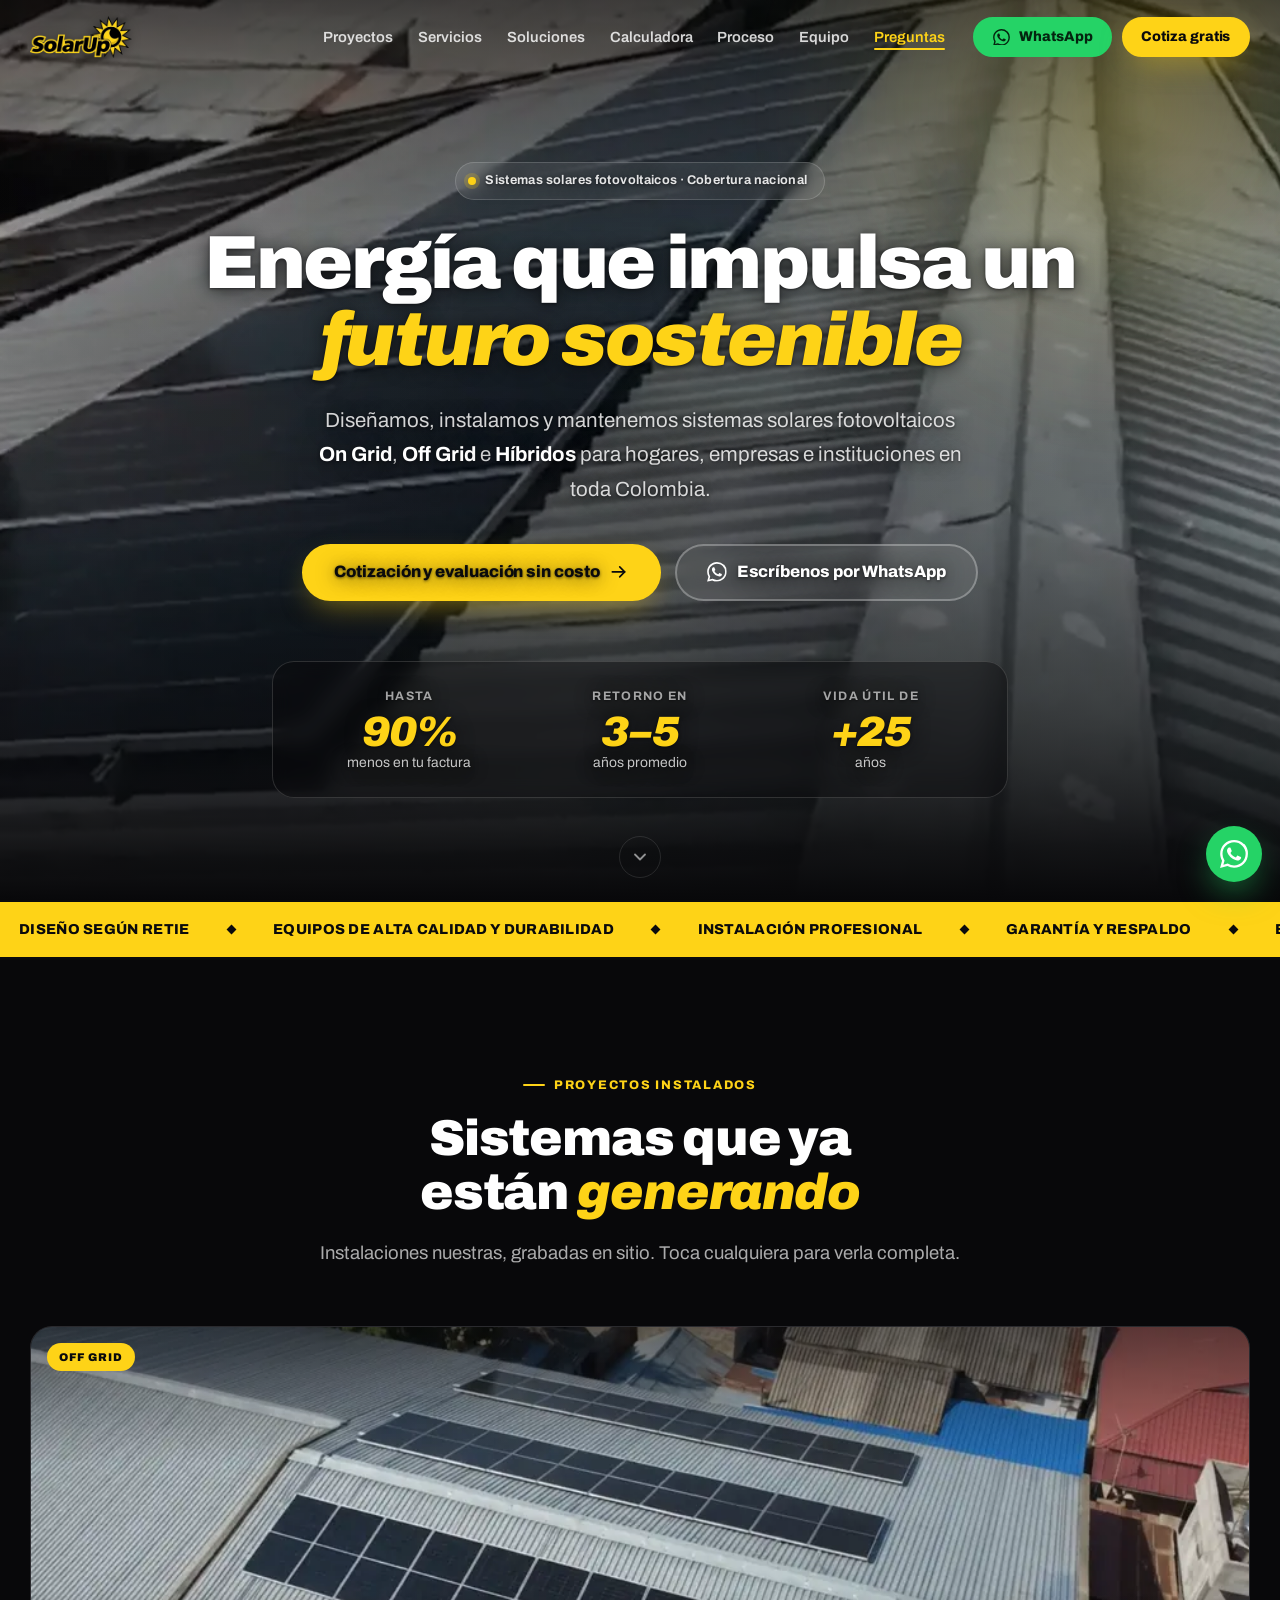
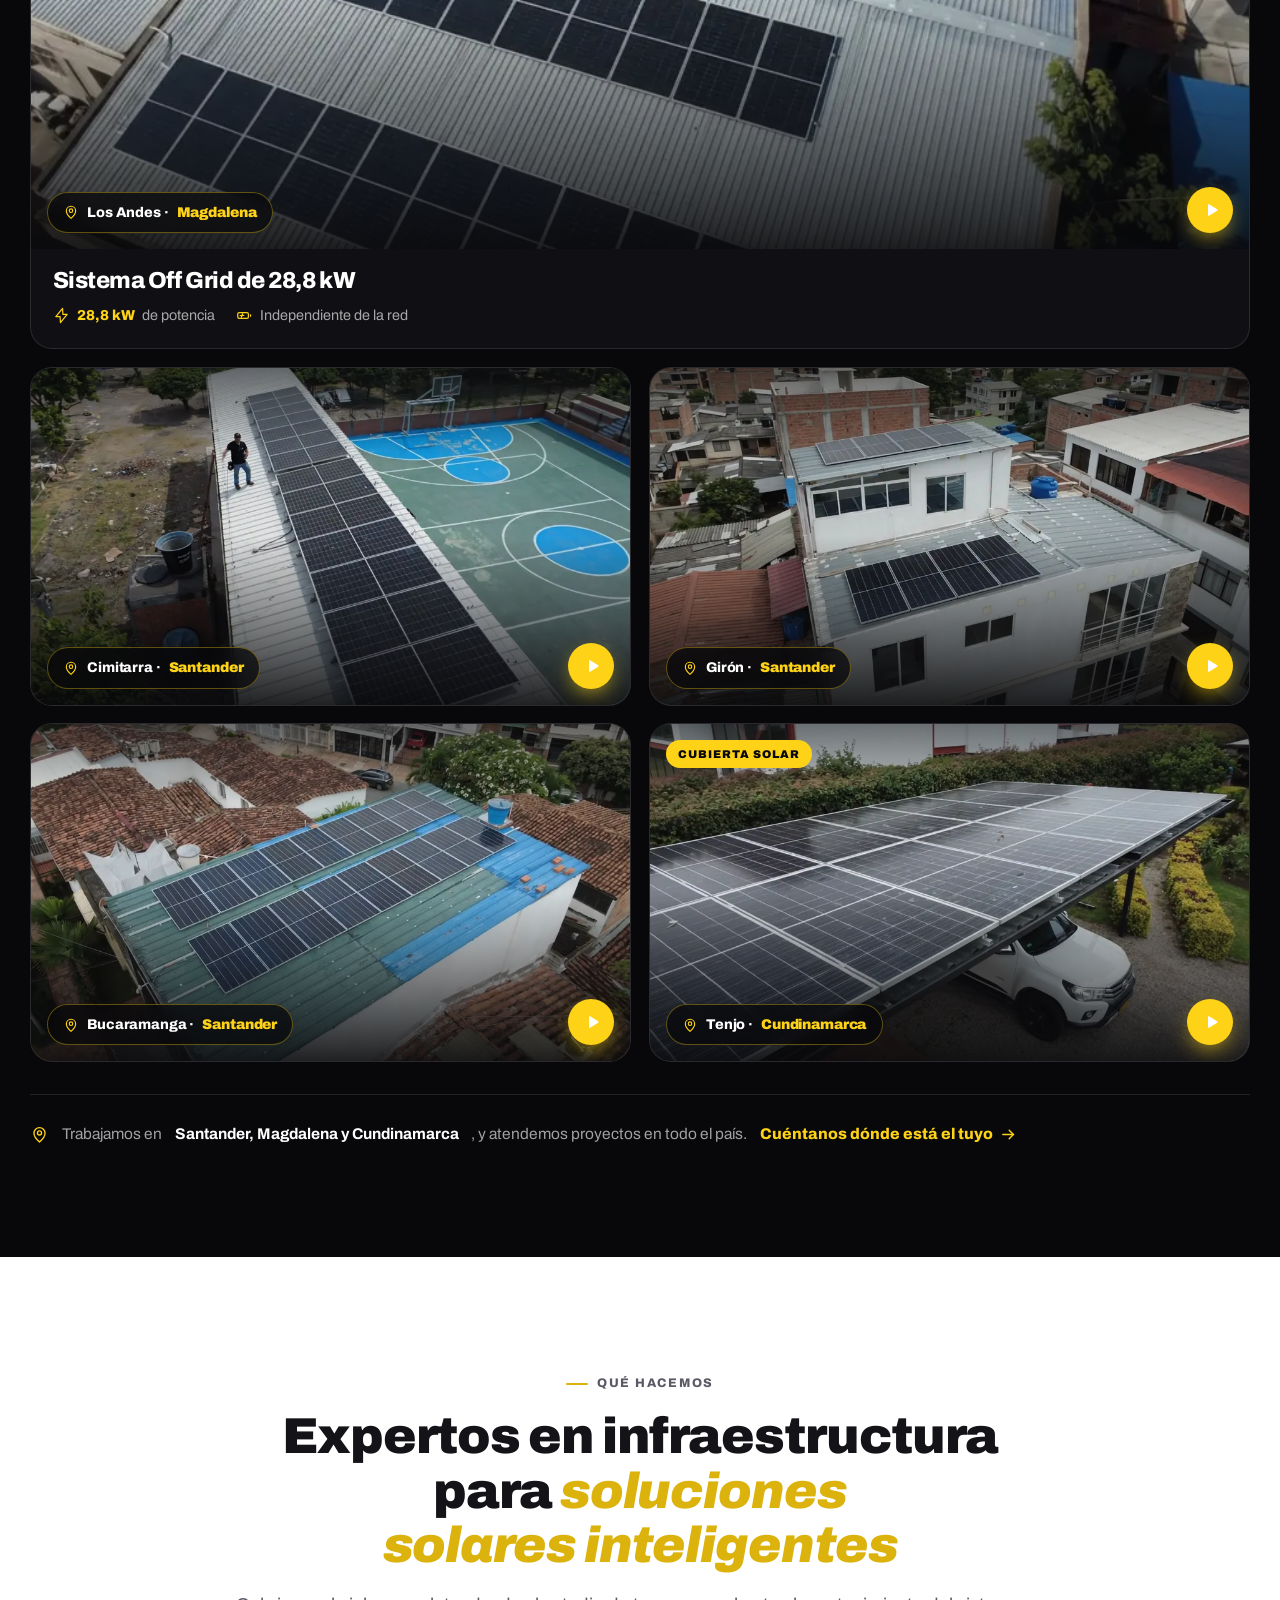
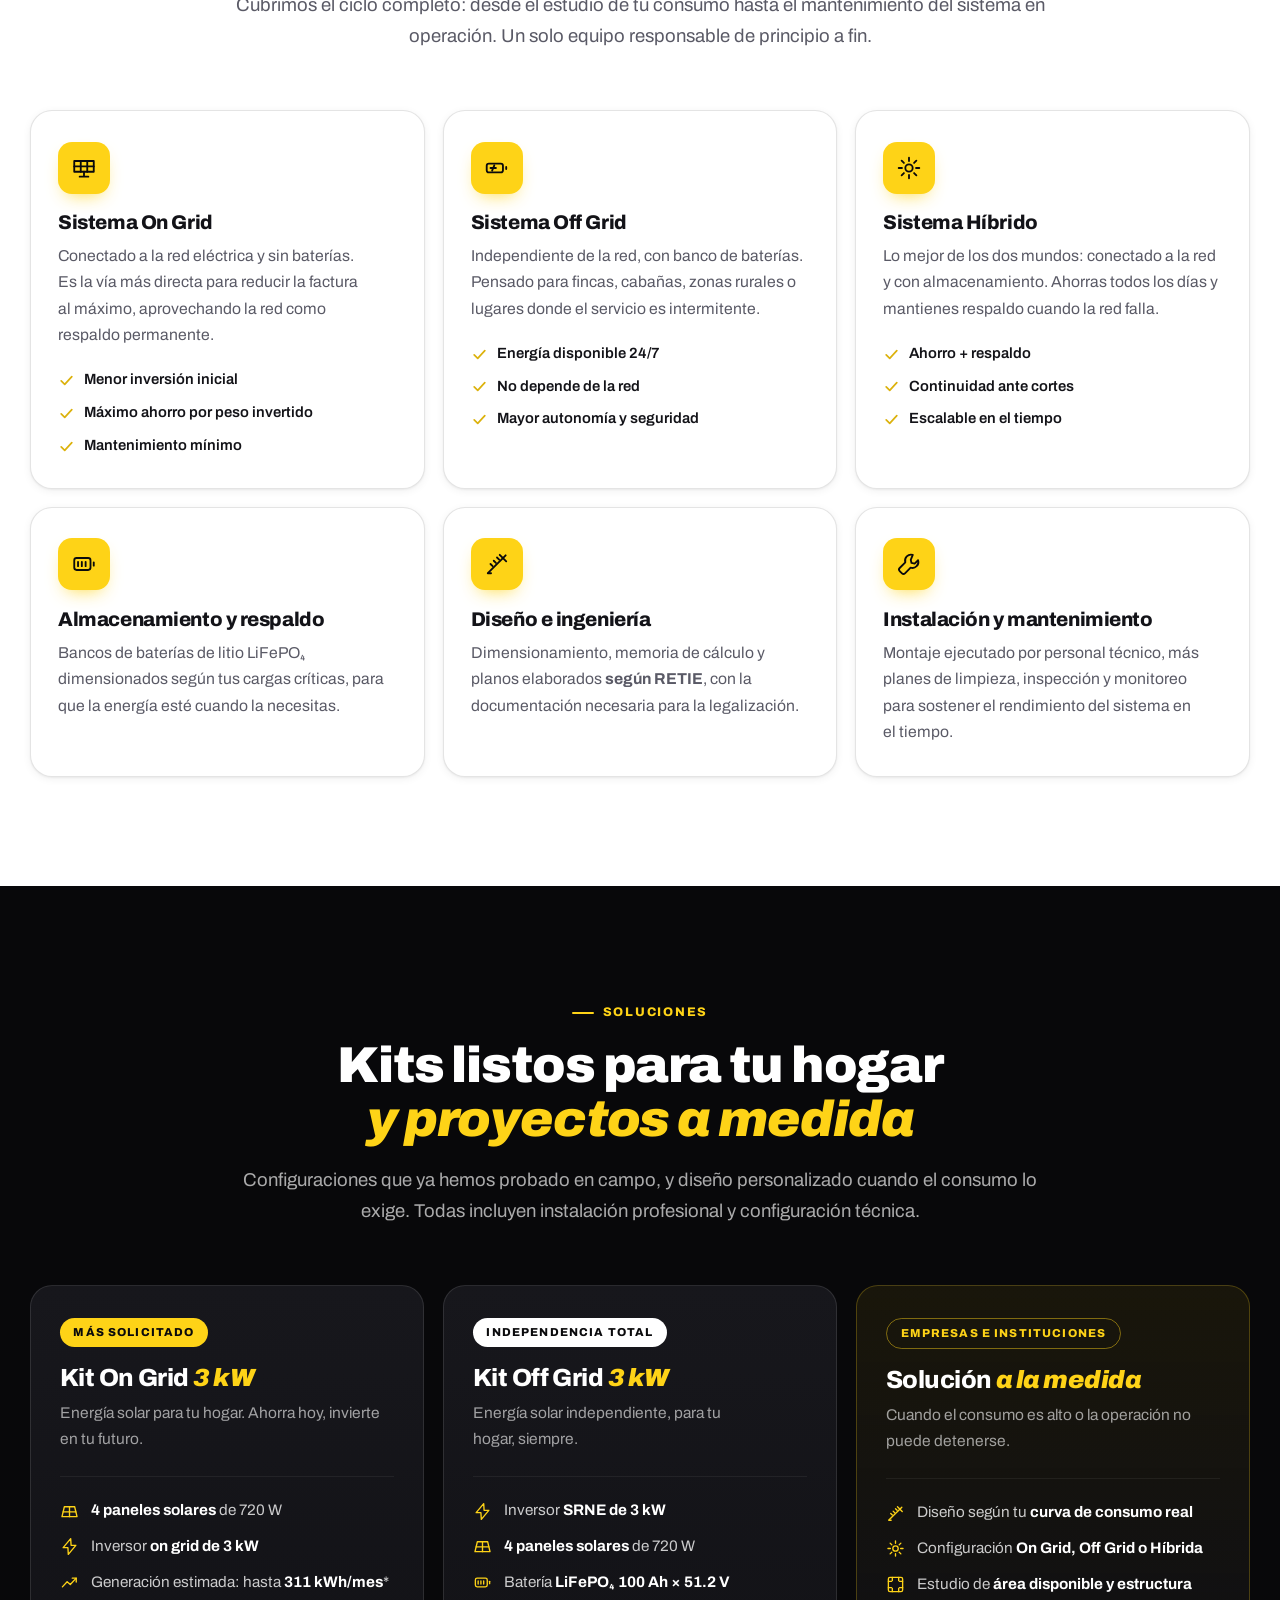
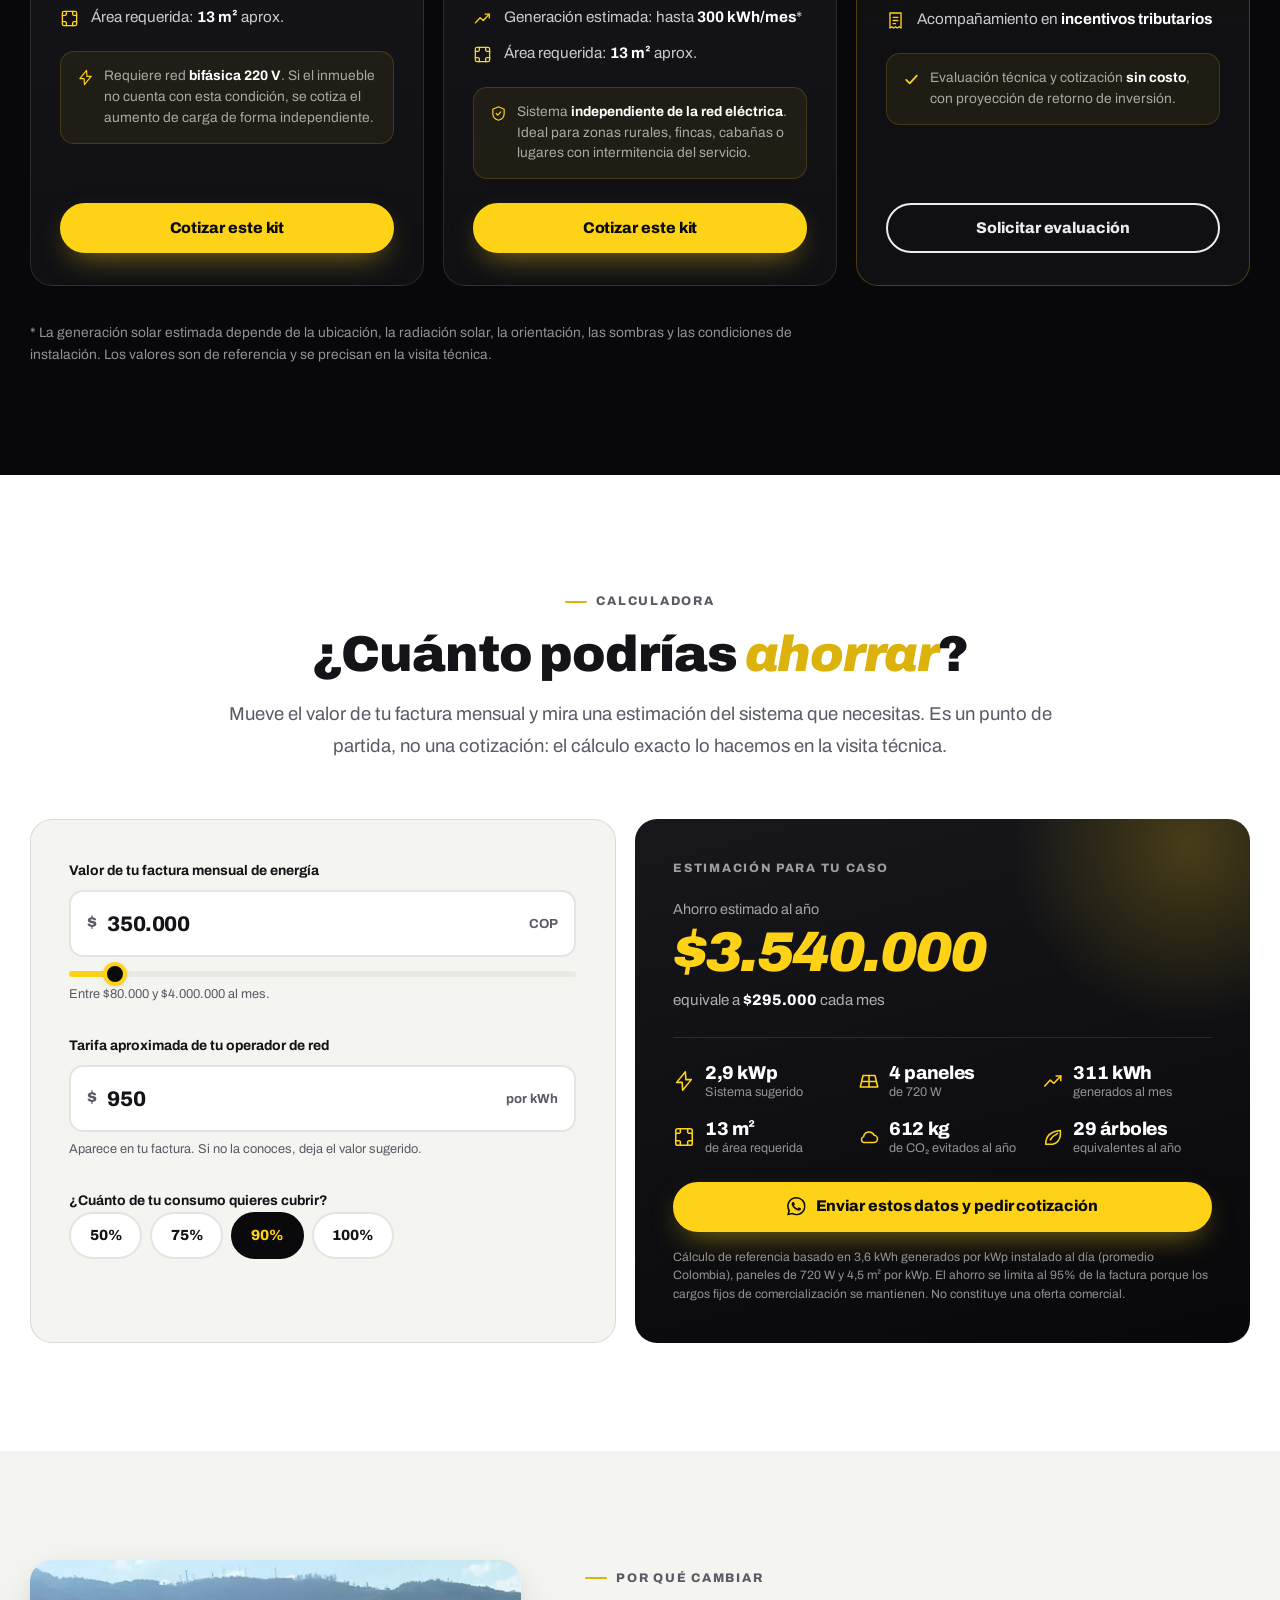
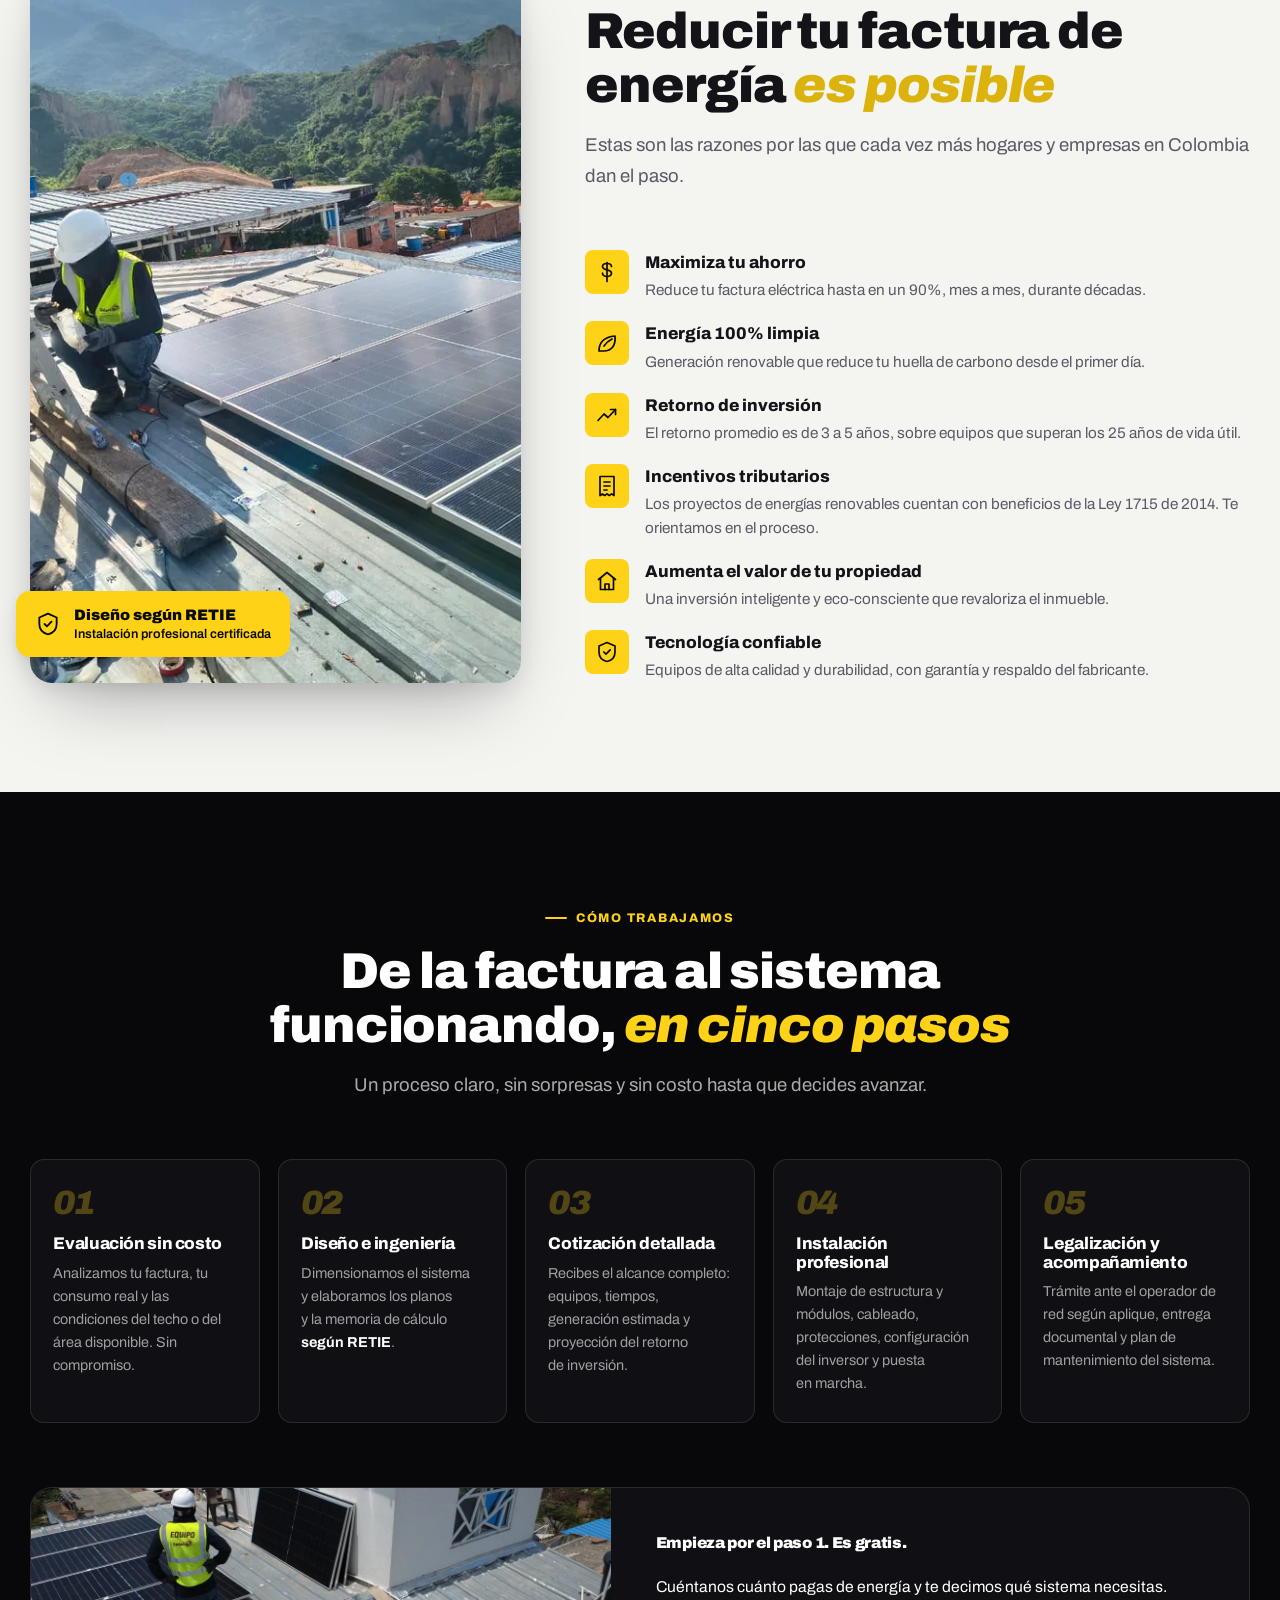
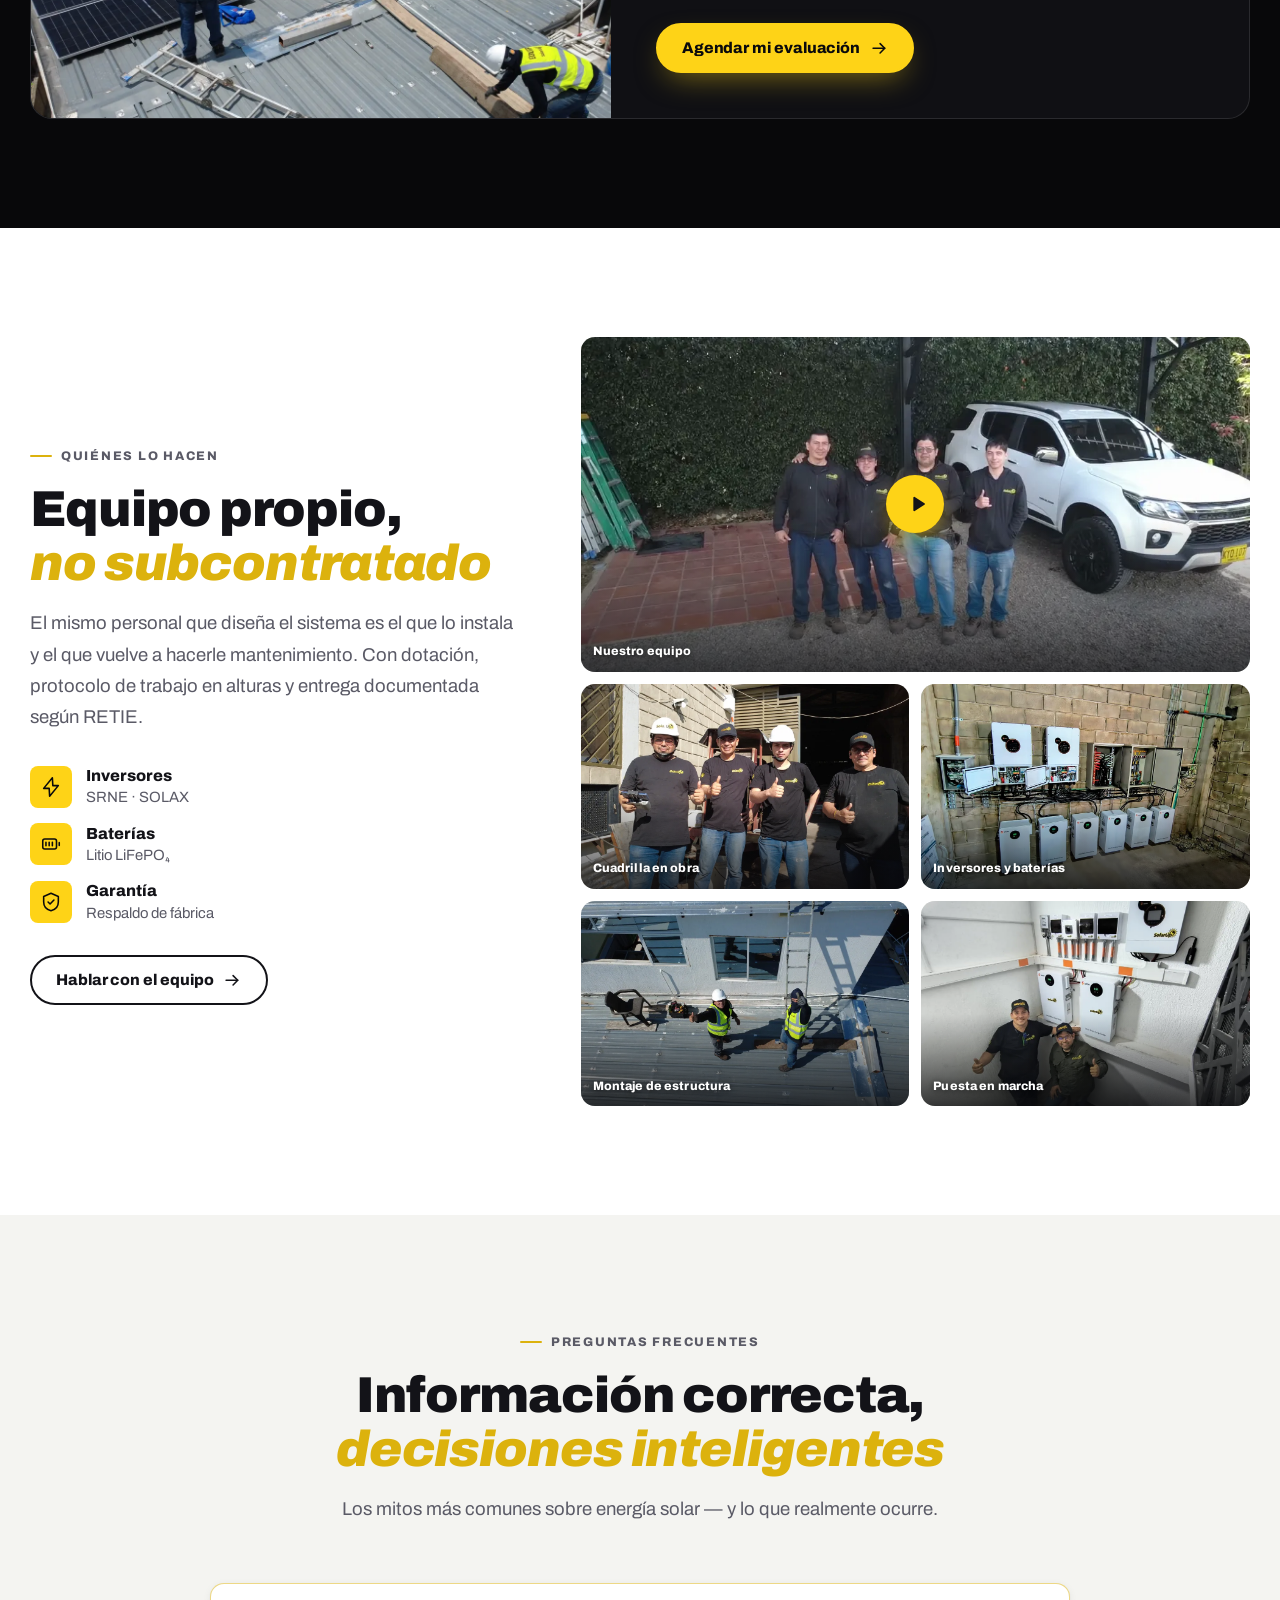
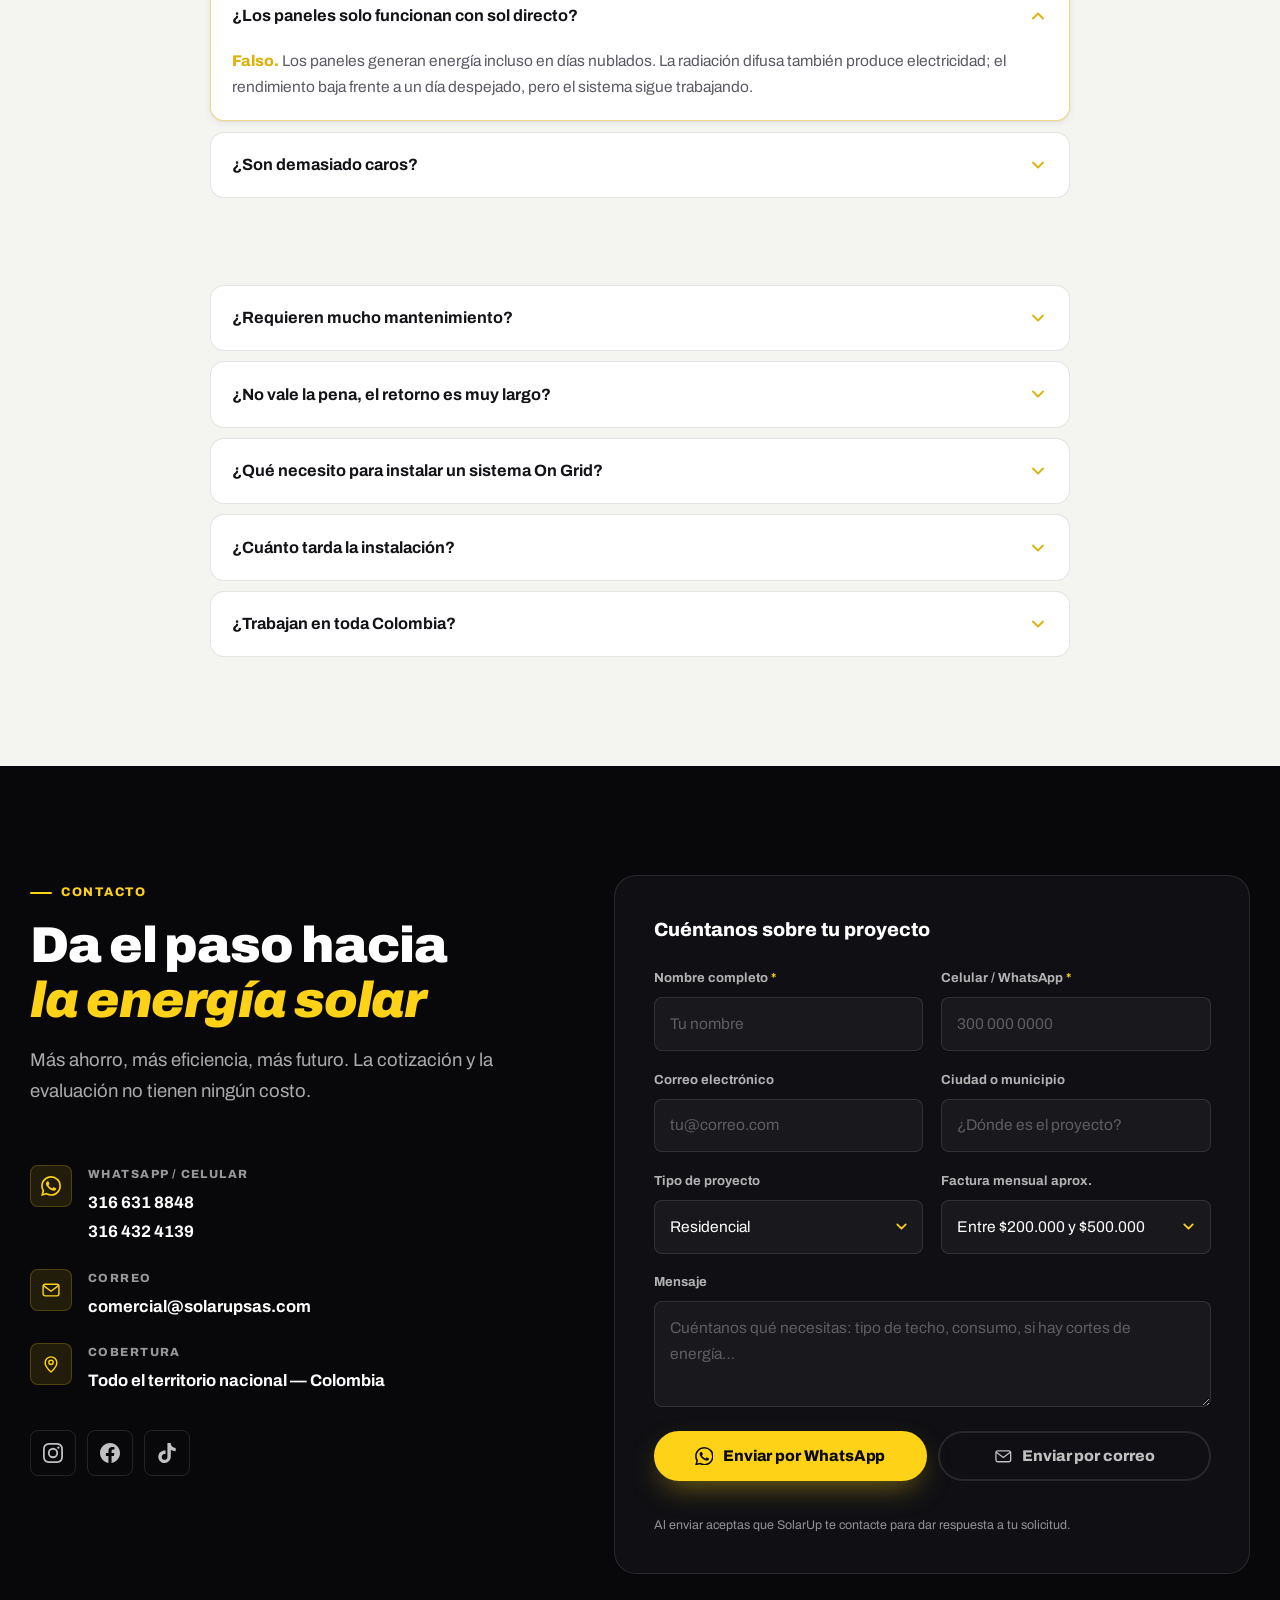
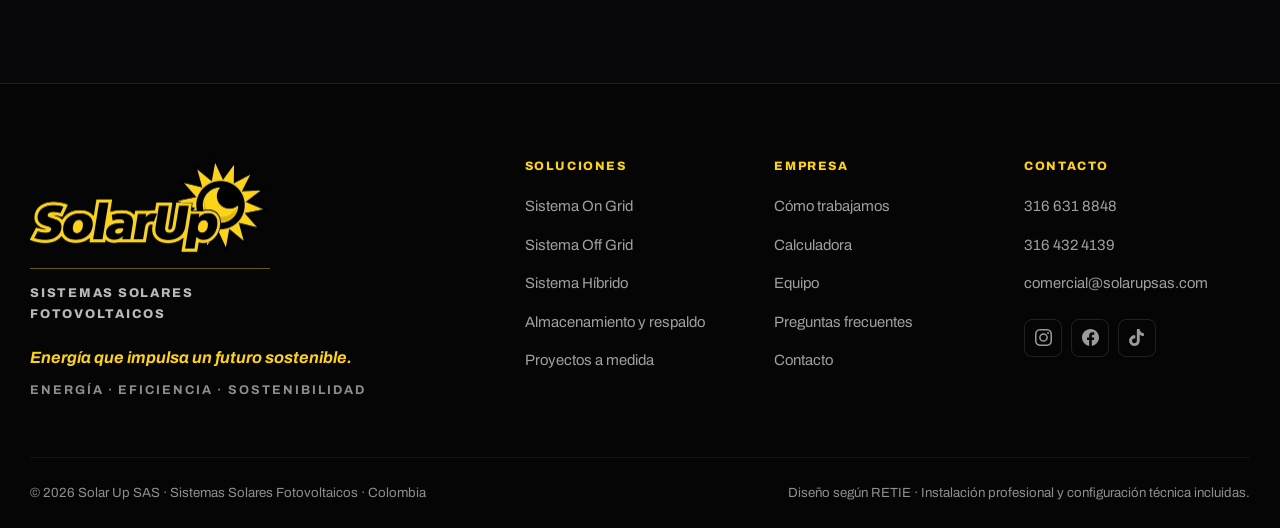
==== commit f7732fcd: "Da protagonismo al video del hero y lo reproduce a media velocidad El video quedaba enterrado: opaci" ====
--- a/index.html
+++ b/index.html
@@ -30,7 +30,7 @@
 
 <link rel="preconnect" href="https://fonts.googleapis.com">
 <link rel="preconnect" href="https://fonts.gstatic.com" crossorigin>
-<link rel="preload" as="image" href="assets/img/hero-paneles.webp" fetchpriority="high">
+<link rel="preload" as="image" href="assets/img/hero-video-poster.webp" fetchpriority="high">
 <link href="https://fonts.googleapis.com/css2?family=Archivo:ital,wght@0,400;0,500;0,600;0,700;0,800;0,900;1,800;1,900&display=swap" rel="stylesheet">
 <link rel="stylesheet" href="assets/css/styles.css">
 <script>document.documentElement.classList.add('js');</script>
@@ -230,7 +230,7 @@
   <!-- La foto es la portada; el JavaScript inserta el video encima solo en
        pantallas grandes y si el visitante no pidió reducir el movimiento. -->
   <div class="hero__bg" data-video="assets/video/hero-solarup.mp4">
-    <img src="assets/img/hero-paneles.webp" alt="" width="1440" height="834" fetchpriority="high" decoding="async">
+    <img src="assets/img/hero-video-poster.webp" alt="" width="1440" height="810" fetchpriority="high" decoding="async">
   </div>
   <div class="hero__glow" aria-hidden="true"></div>
 
--- a/assets/css/styles.css
+++ b/assets/css/styles.css
@@ -302,35 +302,46 @@
 }
 .hero__bg{position:absolute;inset:0;z-index:-2}
 /* El video se inyecta encima de la foto y aparece cuando ya puede reproducirse,
-   de modo que nunca se ve un hueco negro mientras carga. */
+   de modo que nunca se ve un hueco negro mientras carga. Va a plena opacidad:
+   el protagonista del hero es la instalación, no el degradado. */
 .hero__bg video{
   position:absolute;inset:0;
-  width:100%;height:100%;object-fit:cover;object-position:center 45%;
-  opacity:0;transition:opacity 1s var(--ease);
-}
-.hero__bg video.is-playing{opacity:.72}
+  width:100%;height:100%;object-fit:cover;object-position:center 55%;
+  opacity:0;transition:opacity 1.2s var(--ease);
+}
+.hero__bg video.is-playing{opacity:1}
 .hero__bg img{
   width:100%;height:100%;object-fit:cover;object-position:center 45%;
-  opacity:.72;
-}
-/* Doble degradado: el vertical asienta el bloque sobre negro, el horizontal
-   despeja la izquierda para que el titular mantenga contraste AA. */
+}
+/* Velo mínimo para sostener el contraste del texto sin tapar la imagen:
+   un oscurecido plano suave, más peso solo arriba (bajo la cabecera) y
+   abajo (para fundir con la sección negra que sigue). */
 .hero__bg::after{
   content:"";position:absolute;inset:0;
   background:
-    linear-gradient(180deg,rgba(8,8,10,.8) 0%,rgba(8,8,10,.34) 24%,rgba(8,8,10,.62) 66%,var(--ink) 100%),
-    linear-gradient(90deg,rgba(8,8,10,.93) 0%,rgba(8,8,10,.72) 38%,rgba(8,8,10,.3) 72%,rgba(8,8,10,.45) 100%);
+    linear-gradient(180deg,rgba(8,8,10,.72) 0%,rgba(8,8,10,.12) 26%,rgba(8,8,10,.16) 58%,rgba(8,8,10,.92) 94%,var(--ink) 100%),
+    radial-gradient(ellipse 76% 58% at 50% 52%,rgba(8,8,10,.58) 0%,rgba(8,8,10,.34) 55%,transparent 100%);
 }
 .hero__glow{
   position:absolute;z-index:-1;
-  top:-24%;right:-14%;
-  width:min(78vw,900px);aspect-ratio:1;
-  background:radial-gradient(circle at 50% 50%,rgba(254,211,23,.36) 0%,rgba(254,211,23,.13) 34%,transparent 68%);
-  filter:blur(20px);
+  top:-30%;right:-18%;
+  width:min(66vw,760px);aspect-ratio:1;
+  background:radial-gradient(circle at 50% 50%,rgba(254,211,23,.22) 0%,rgba(254,211,23,.07) 36%,transparent 68%);
+  filter:blur(24px);
   pointer-events:none;
 }
 
-.hero__in{position:relative;max-width:56rem}
+/* Composición centrada, como la referencia: el texto flota sobre el video */
+.hero__in{
+  position:relative;
+  max-width:58rem;
+  margin-inline:auto;
+  text-align:center;
+  display:flex;flex-direction:column;align-items:center;
+  /* Sombra suave en todo el bloque: sostiene la legibilidad allí donde el
+     video aclara sin necesidad de subir el velo. */
+  text-shadow:0 2px 18px rgba(8,8,10,.7),0 1px 3px rgba(8,8,10,.55);
+}
 
 .eyebrow{
   display:inline-flex;align-items:center;gap:.6rem;
@@ -364,43 +375,47 @@
   display:block;
   font-style:italic;
   color:var(--sun);
-  text-shadow:0 6px 40px rgba(254,211,23,.28);
 }
 
 .hero__lead{
   margin-top:1.5rem;
-  max-width:40rem;
+  max-width:42rem;
+  margin-inline:auto;
   font-size:clamp(1.04rem,1rem + .42vw,1.28rem);
   color:rgba(255,255,255,.82);
 }
 .hero__lead strong{color:#fff;font-weight:700}
 
 .hero__actions{
-  display:flex;flex-wrap:wrap;gap:.85rem;
+  display:flex;flex-wrap:wrap;justify-content:center;gap:.85rem;
   margin-top:2.35rem;
 }
 
 .hero__stats{
   display:grid;
   grid-template-columns:repeat(3,minmax(0,1fr));
-  gap:.4rem;
-  margin-top:clamp(2.75rem,5vw,4rem);
-  padding-top:2rem;
-  border-top:1px solid var(--ink-line);
-  max-width:44rem;
+  gap:.4rem 1rem;
+  width:min(100%,46rem);
+  margin:clamp(2.75rem,5vw,3.75rem) auto 0;
+  padding:1.5rem 1.8rem;
+  background:rgba(8,8,10,.42);
+  border:1px solid rgba(255,255,255,.14);
+  border-radius:var(--r-lg);
+  backdrop-filter:blur(10px);
+  text-align:center;
 }
 .stat dt{
   font-size:.77rem;font-weight:700;letter-spacing:.11em;text-transform:uppercase;
-  color:rgba(255,255,255,.48);
+  color:rgba(255,255,255,.62);
   margin-bottom:.25rem;
 }
-.stat dd{display:flex;flex-direction:column;gap:.05rem;margin:0}
+.stat dd{display:flex;flex-direction:column;align-items:center;gap:.05rem;margin:0}
 .stat b{
   font-size:clamp(1.9rem,1.2rem + 2vw,2.65rem);
   font-weight:900;font-style:italic;letter-spacing:-.03em;
   color:var(--sun);line-height:1;
 }
-.stat span{font-size:.87rem;color:rgba(255,255,255,.66);line-height:1.35}
+.stat span{font-size:.87rem;color:rgba(255,255,255,.76);line-height:1.35}
 
 .hero__scroll{
   position:absolute;bottom:1.4rem;left:50%;translate:-50% 0;
@@ -1352,7 +1367,7 @@
     gap:1.1rem;
     max-width:none;
   }
-  .stat{display:grid;grid-template-columns:auto 1fr;align-items:center;gap:0 .9rem}
+  .stat{display:grid;grid-template-columns:auto 1fr;align-items:center;gap:0 .9rem;text-align:left}
   .stat dt{grid-column:1/-1;margin-bottom:.1rem}
   .stat dd{flex-direction:row;align-items:baseline;gap:.6rem}
   .stat b{font-size:2.15rem}
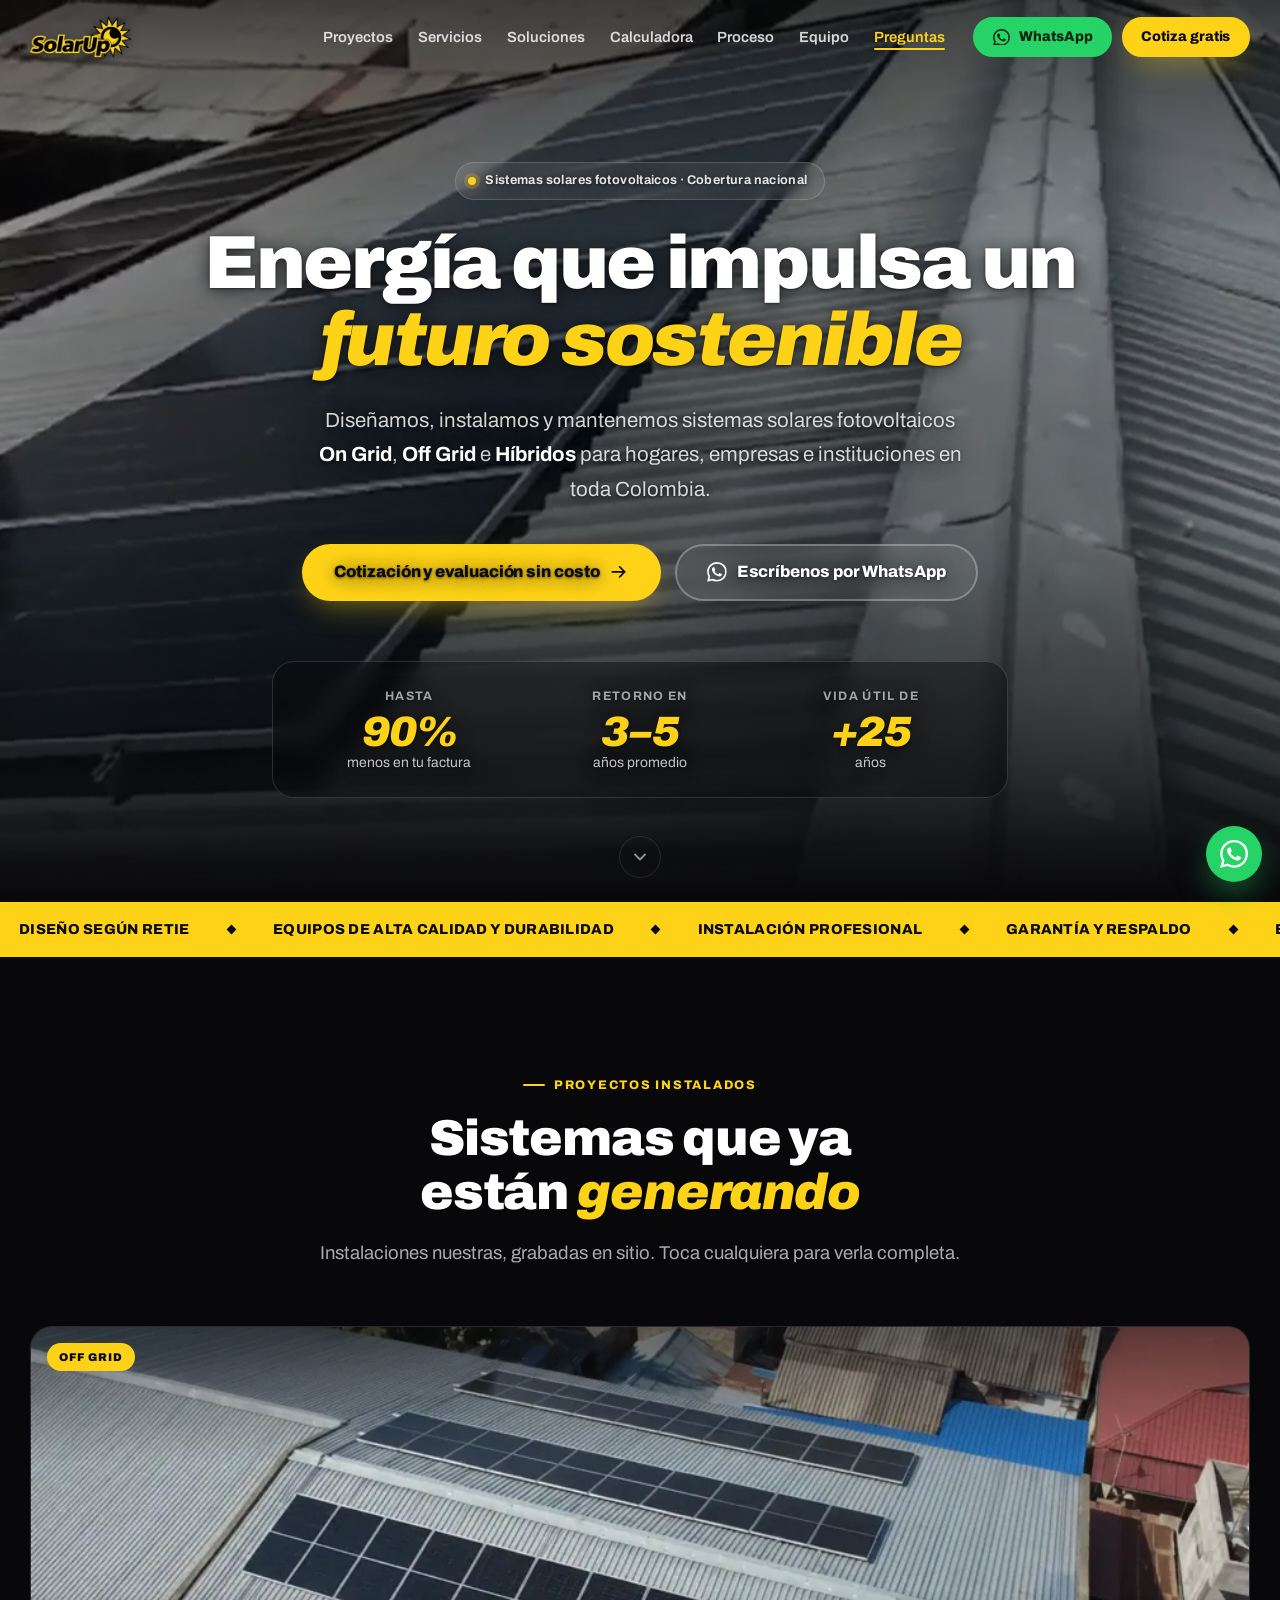
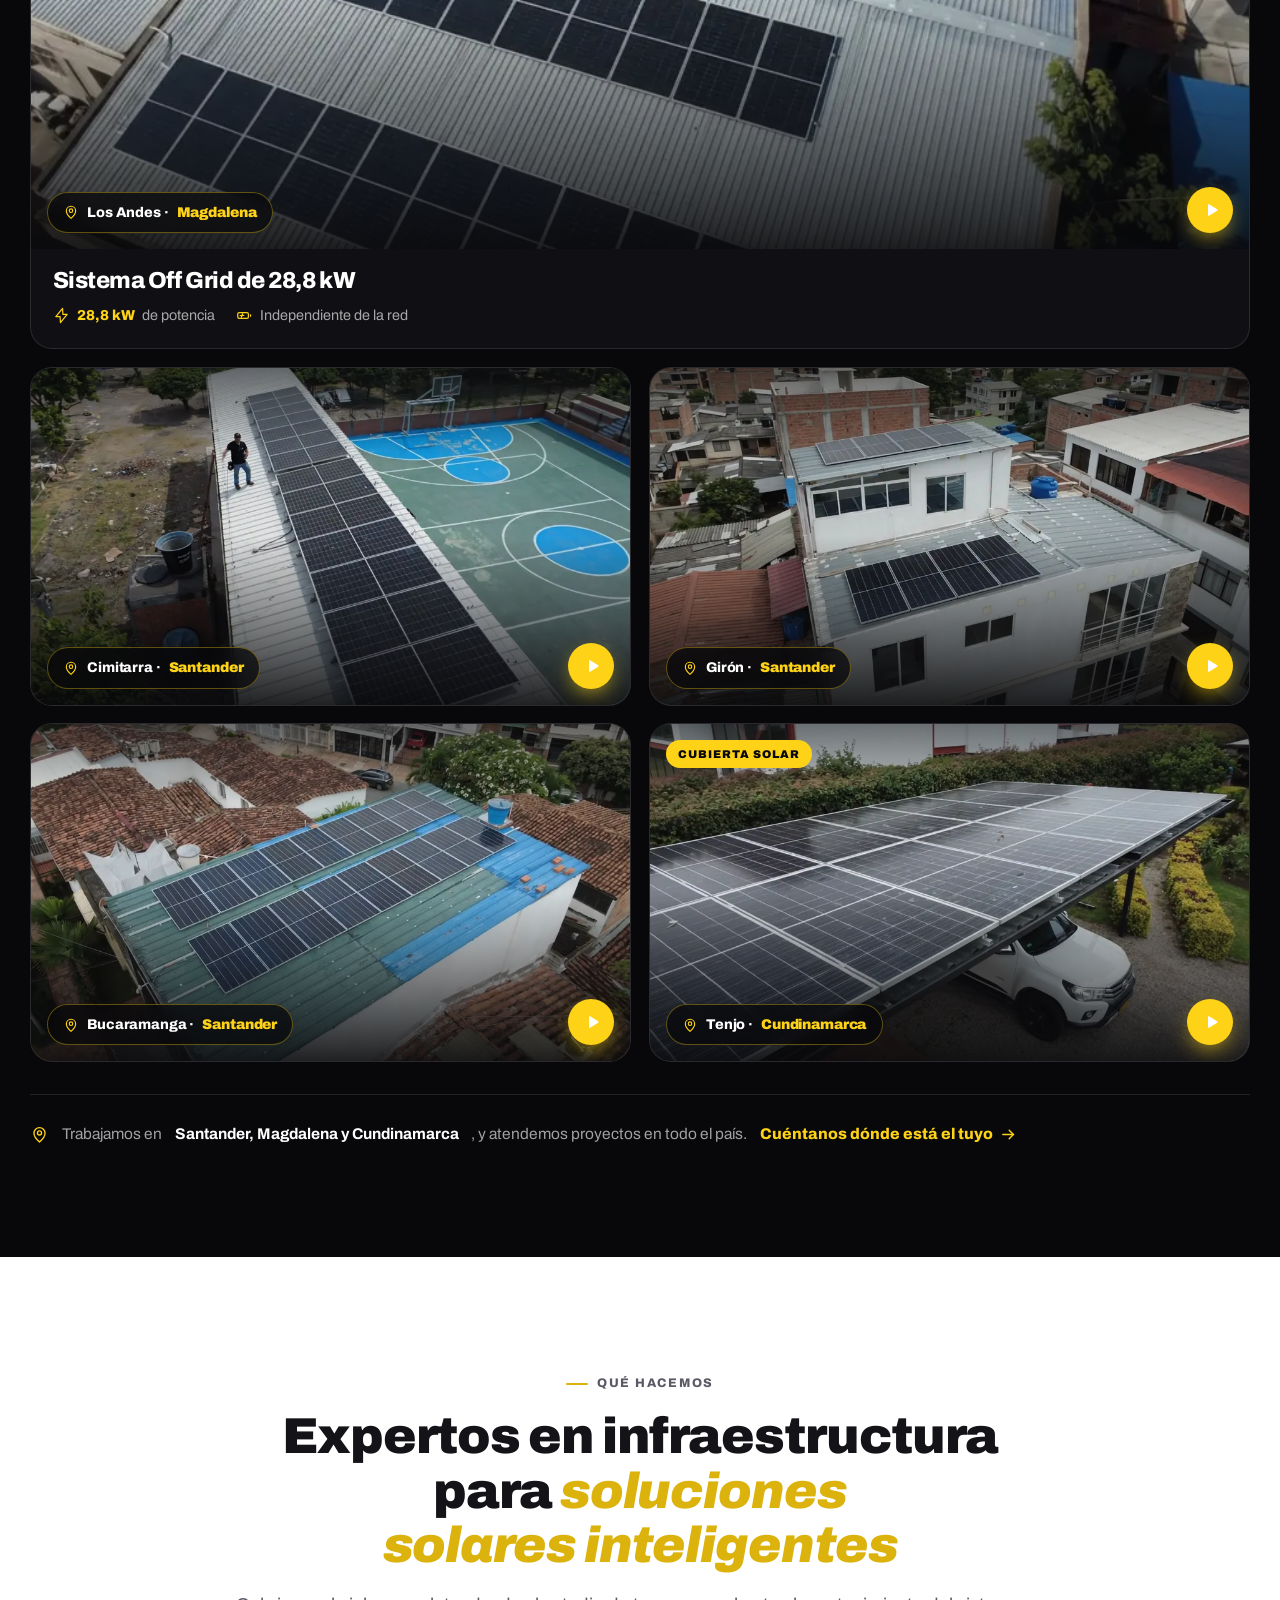
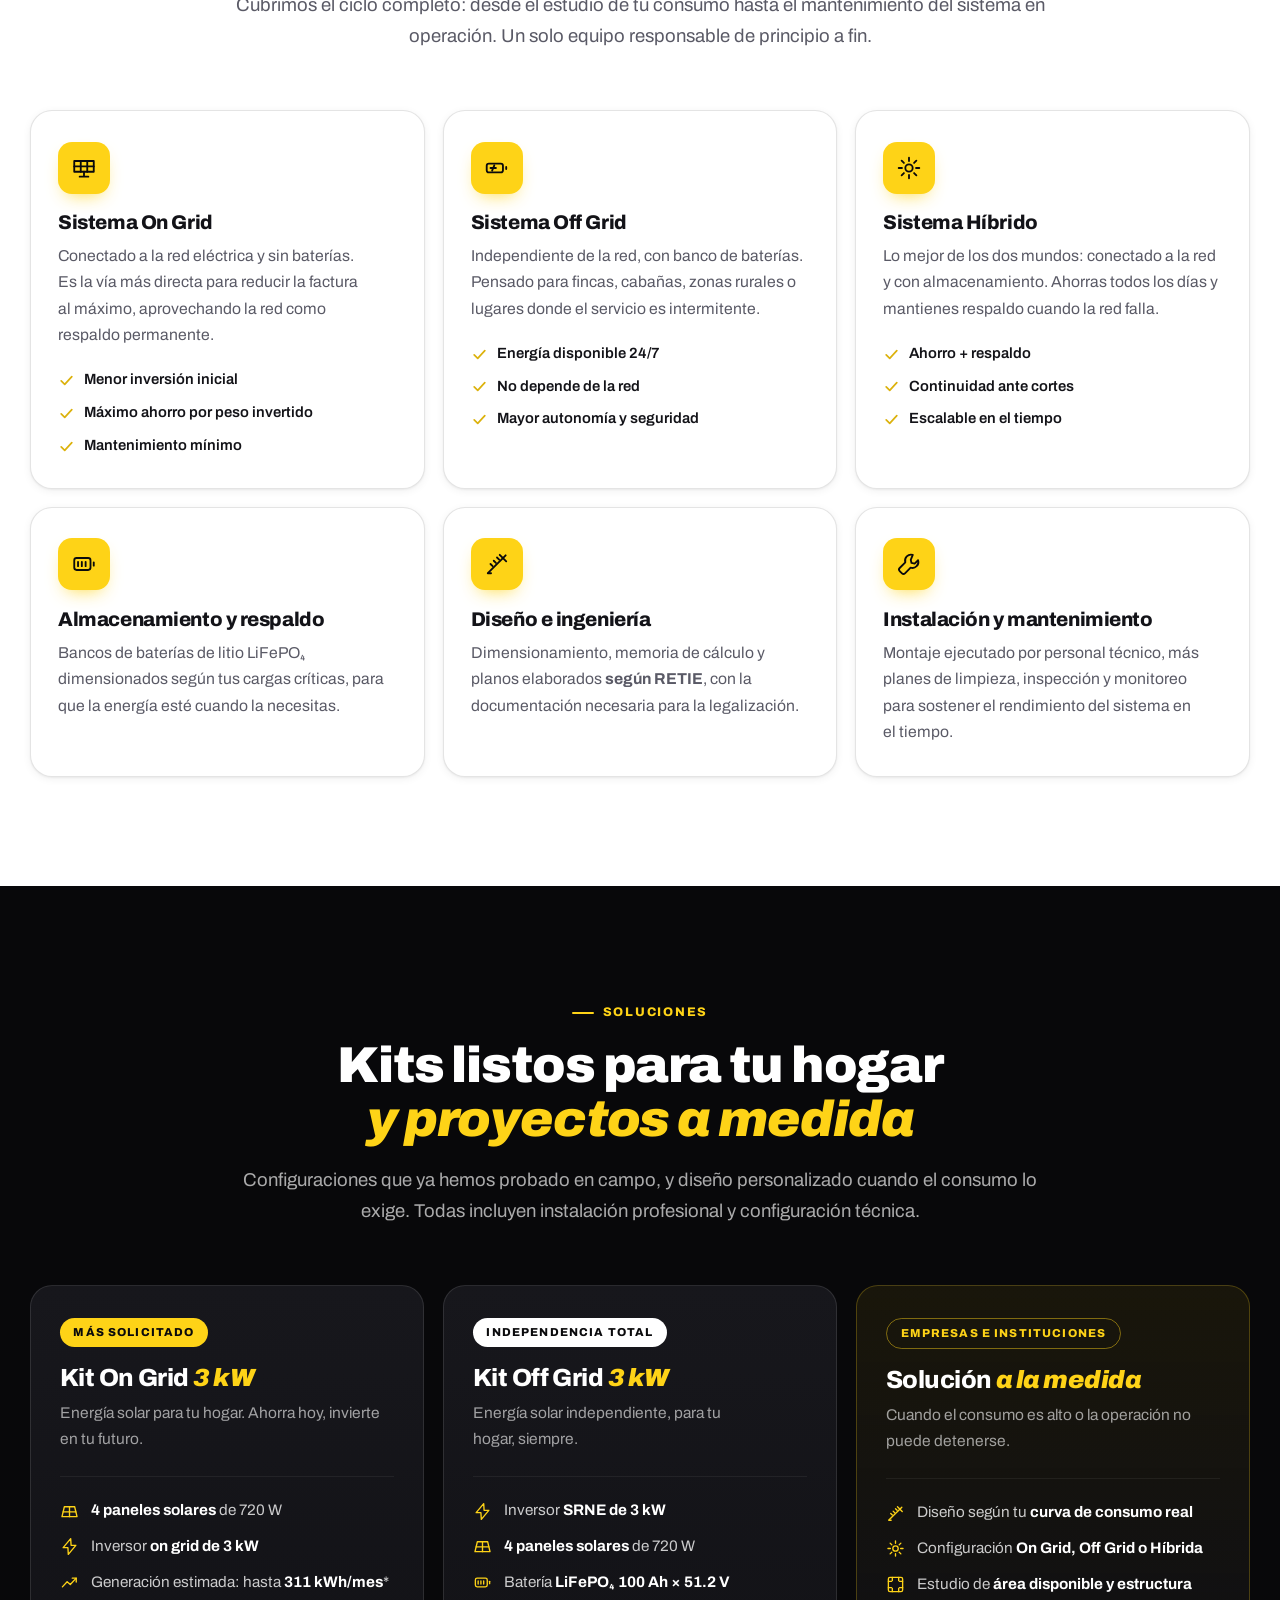
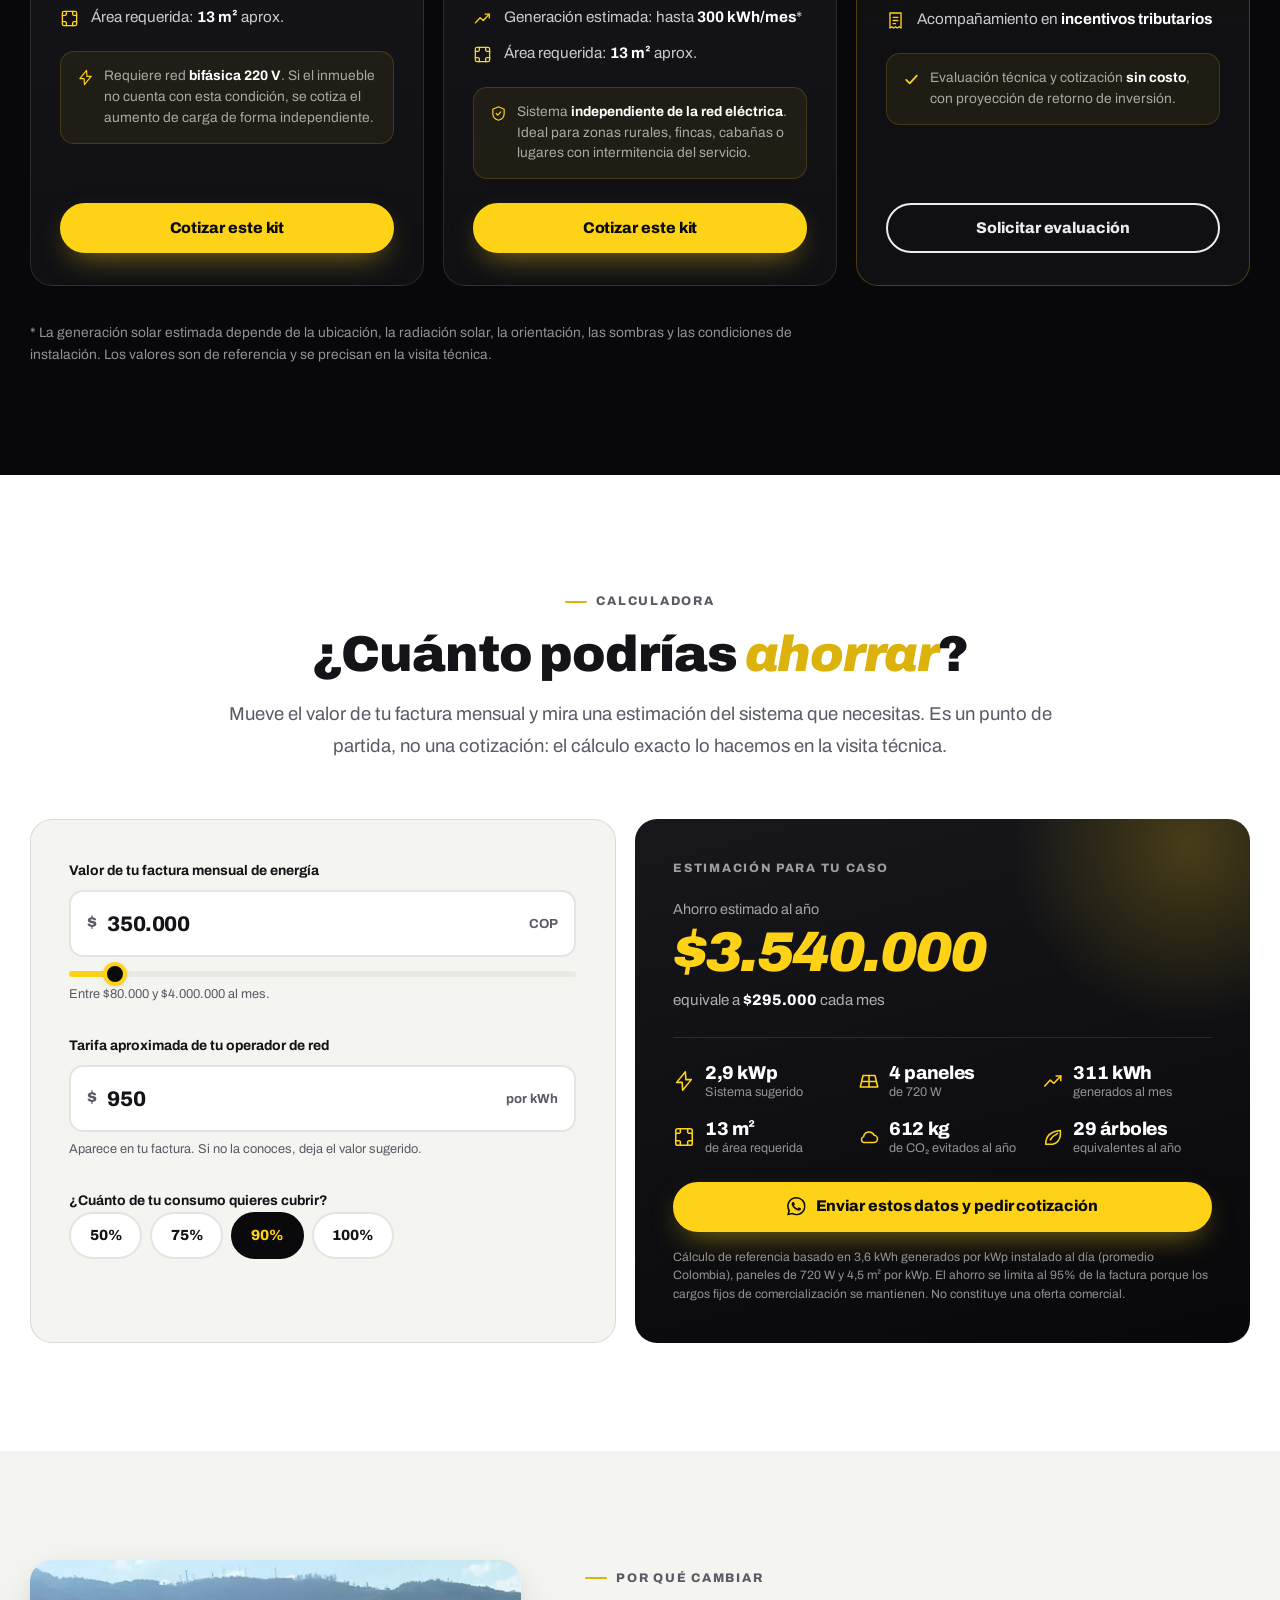
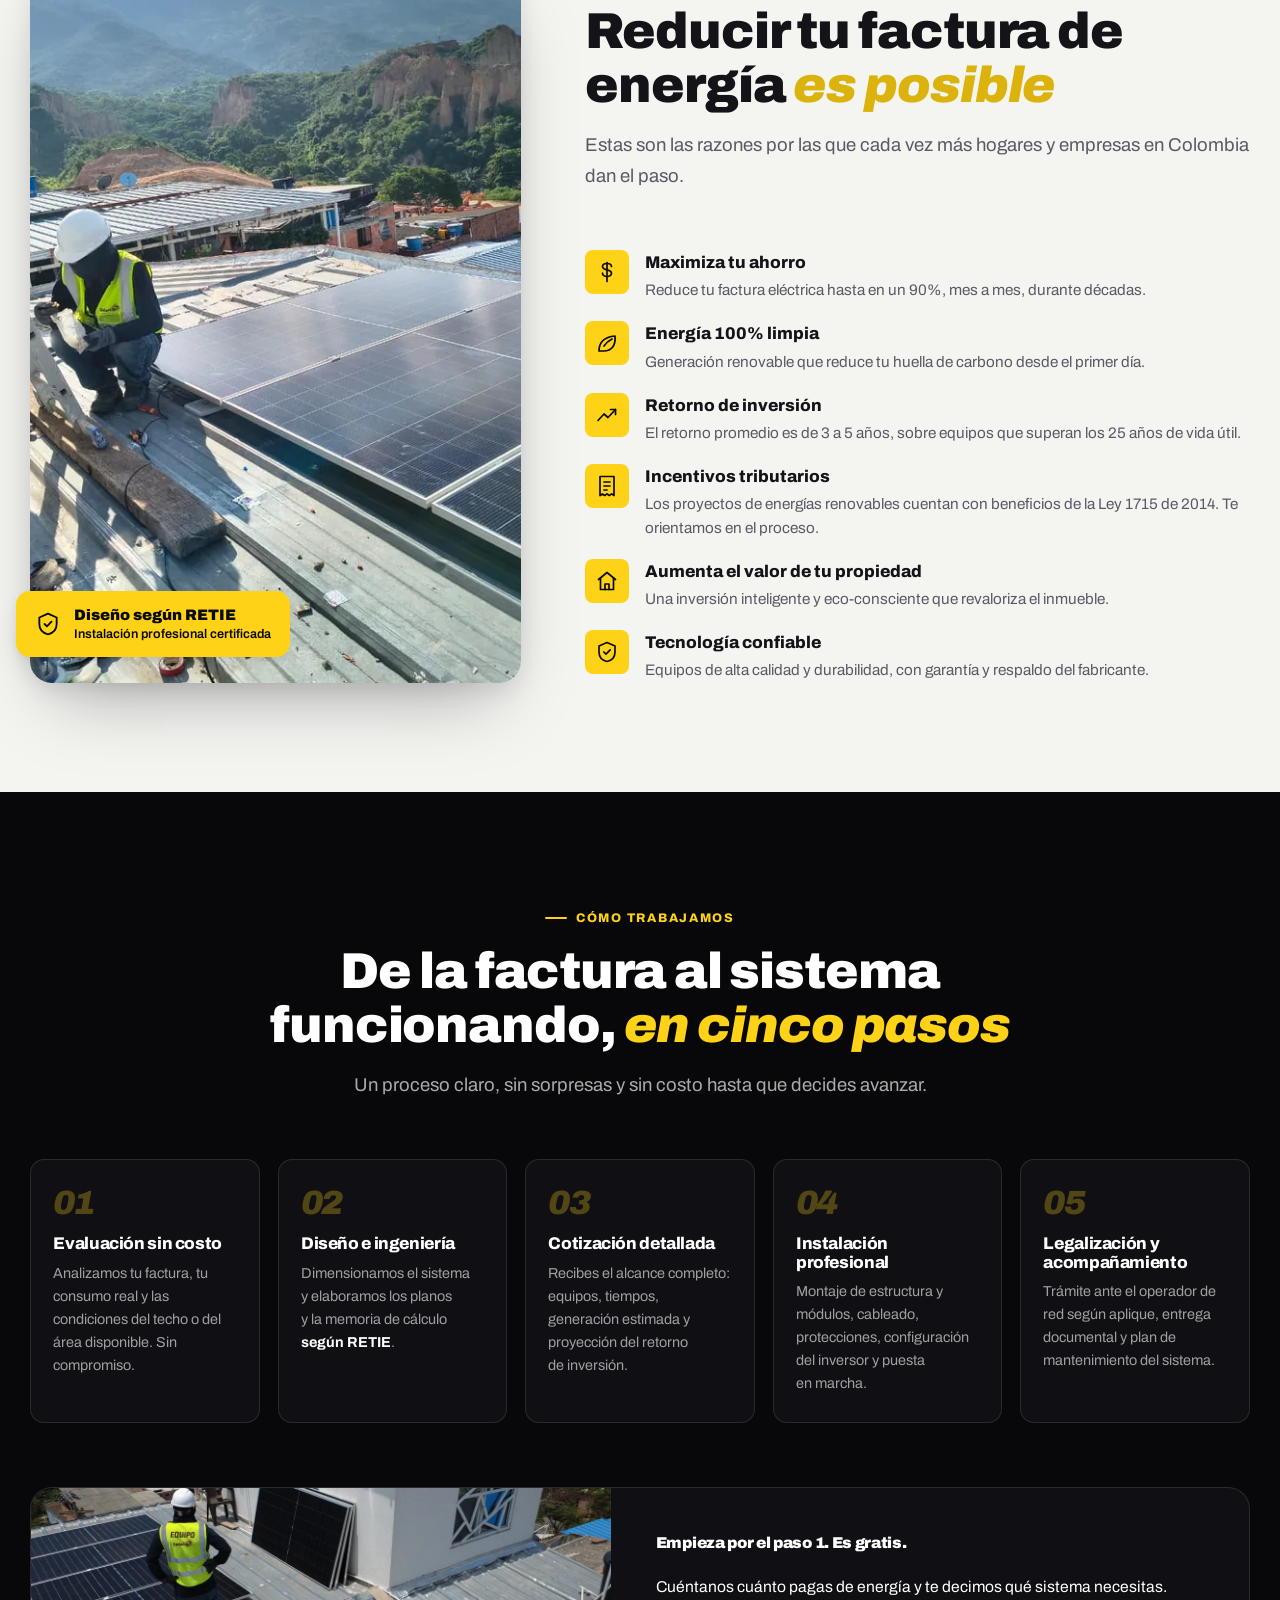
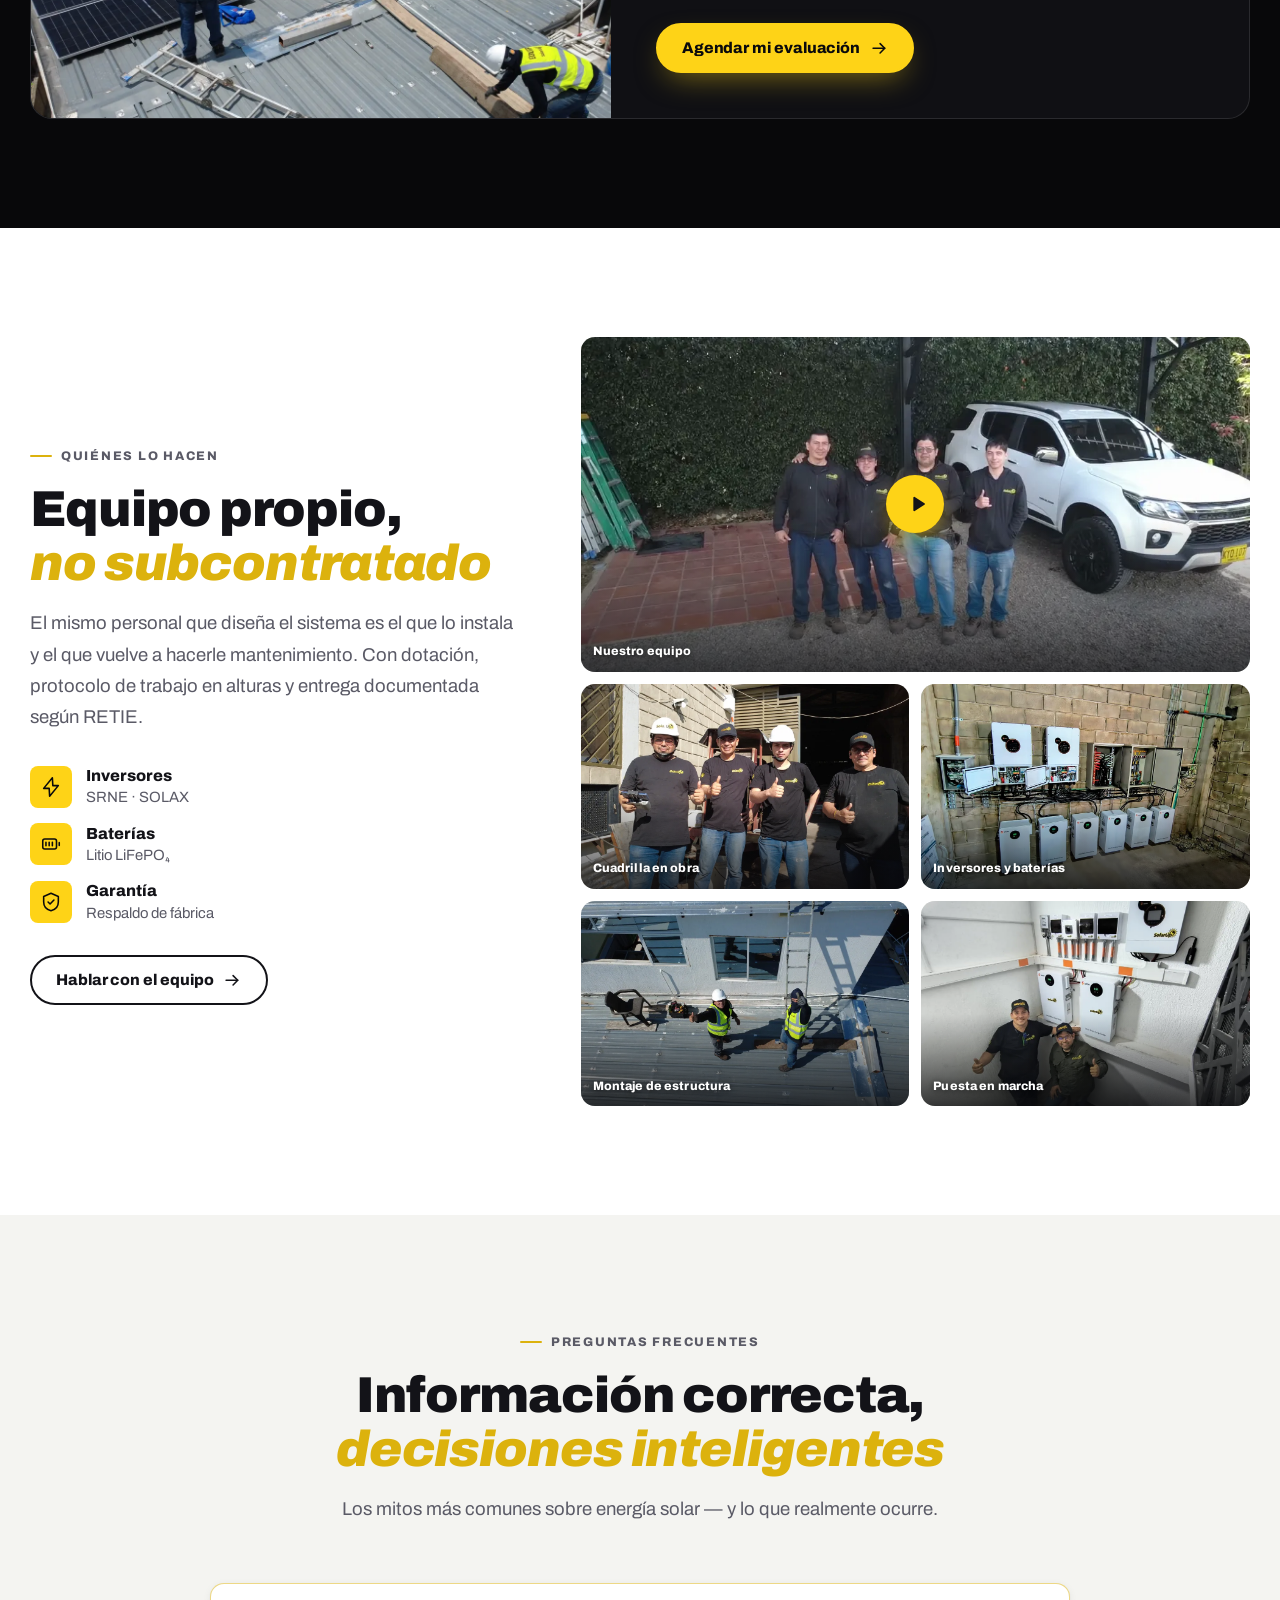
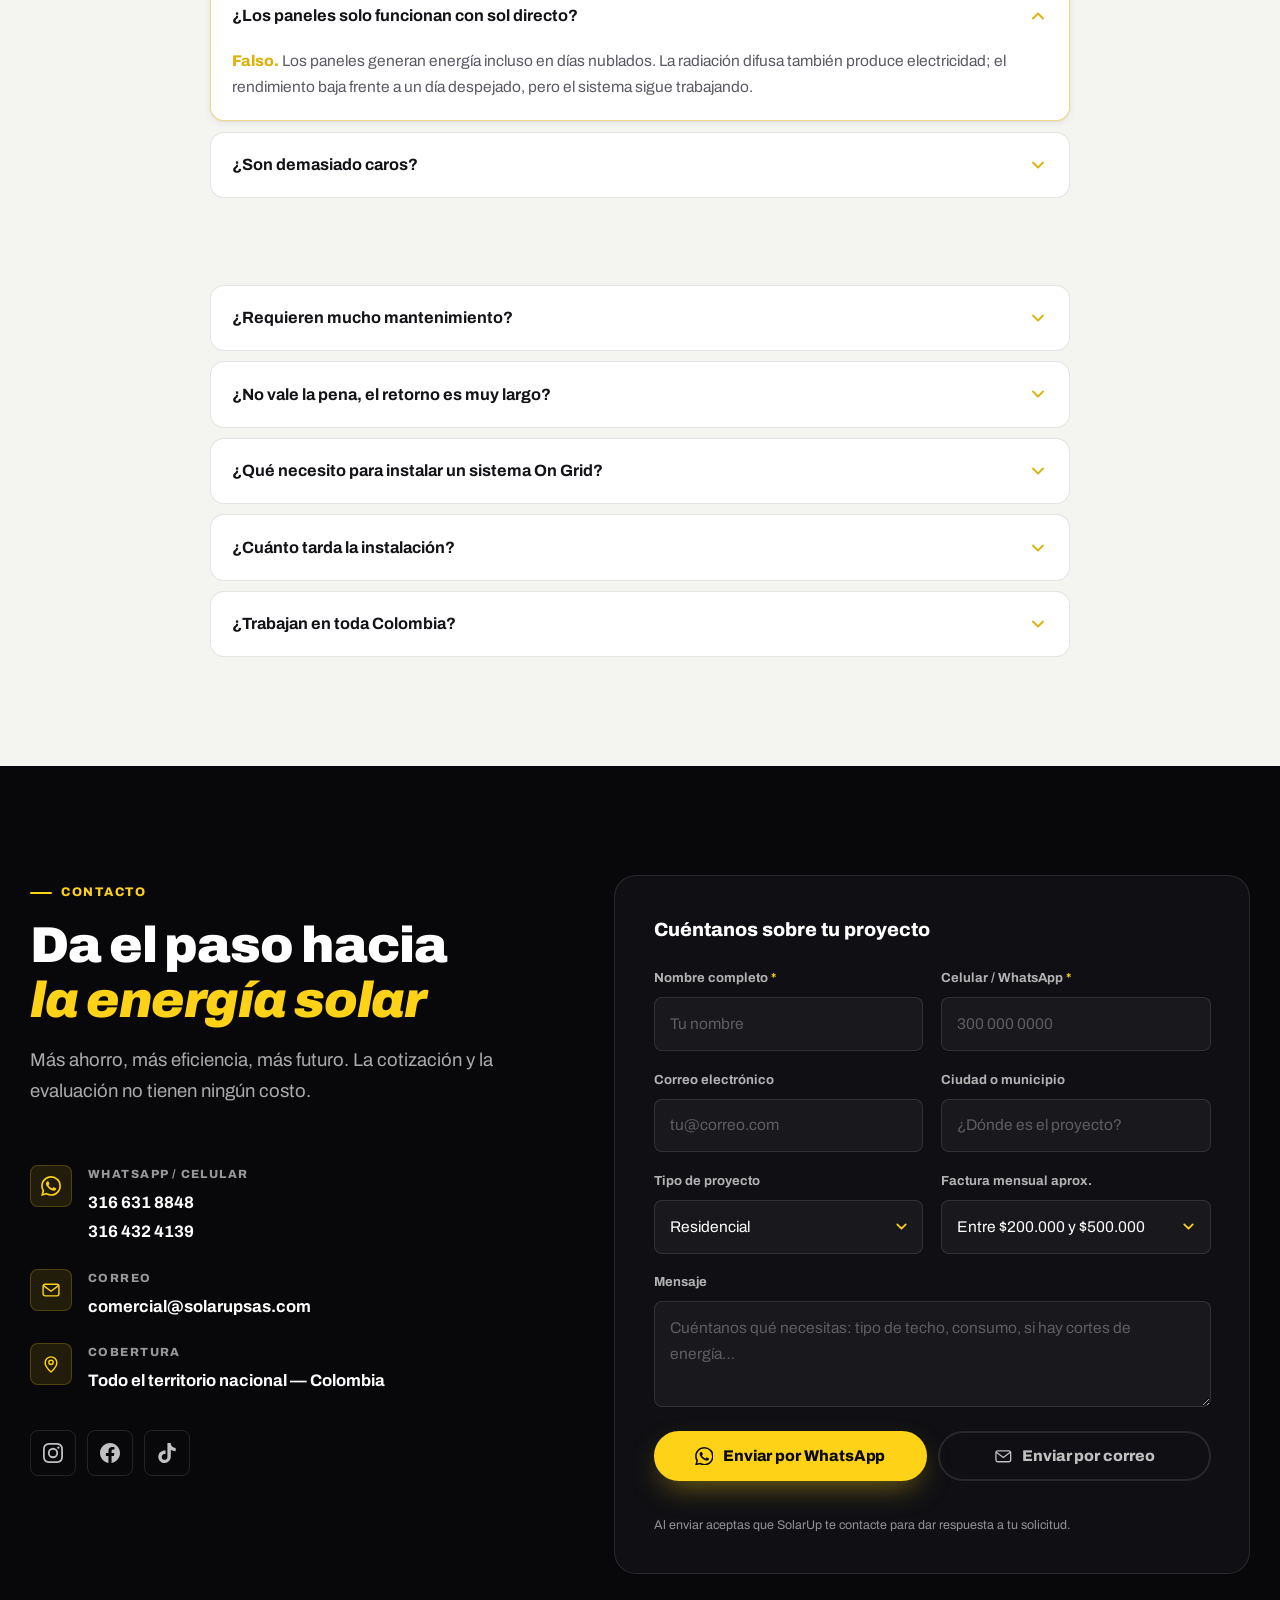
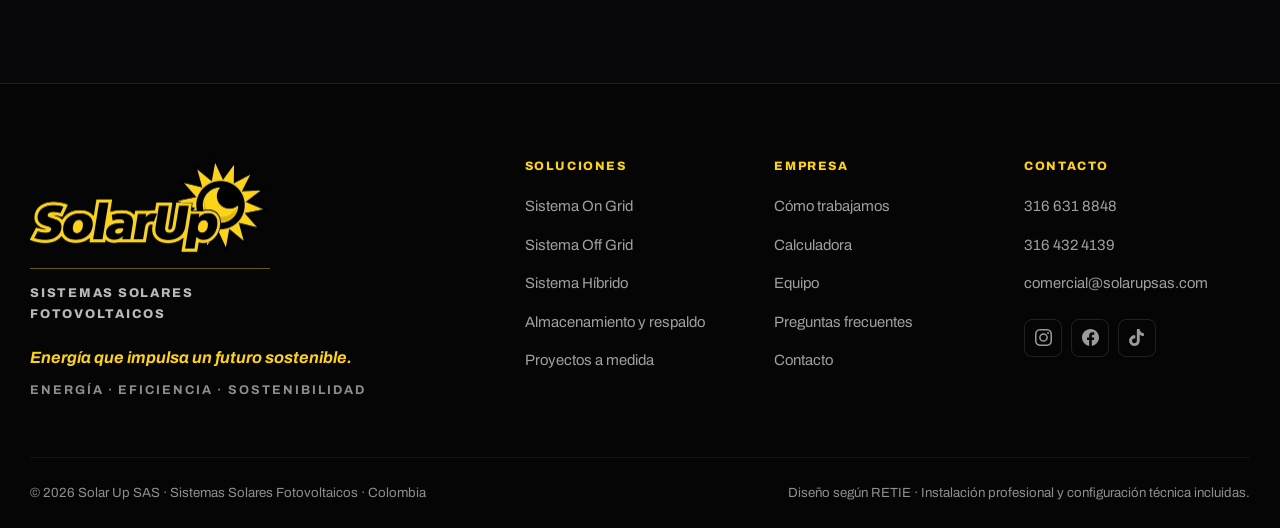
==== commit 68425e1d: "Quita el resplandor amarillo del hero Se añadió cuando el hero era prácticamente negro y el video qu" ====
--- a/index.html
+++ b/index.html
@@ -232,7 +232,6 @@
   <div class="hero__bg" data-video="assets/video/hero-solarup.mp4">
     <img src="assets/img/hero-video-poster.webp" alt="" width="1440" height="810" fetchpriority="high" decoding="async">
   </div>
-  <div class="hero__glow" aria-hidden="true"></div>
 
   <div class="wrap hero__in">
     <p class="eyebrow reveal">
--- a/assets/css/styles.css
+++ b/assets/css/styles.css
@@ -322,15 +322,6 @@
     linear-gradient(180deg,rgba(8,8,10,.72) 0%,rgba(8,8,10,.12) 26%,rgba(8,8,10,.16) 58%,rgba(8,8,10,.92) 94%,var(--ink) 100%),
     radial-gradient(ellipse 76% 58% at 50% 52%,rgba(8,8,10,.58) 0%,rgba(8,8,10,.34) 55%,transparent 100%);
 }
-.hero__glow{
-  position:absolute;z-index:-1;
-  top:-30%;right:-18%;
-  width:min(66vw,760px);aspect-ratio:1;
-  background:radial-gradient(circle at 50% 50%,rgba(254,211,23,.22) 0%,rgba(254,211,23,.07) 36%,transparent 68%);
-  filter:blur(24px);
-  pointer-events:none;
-}
-
 /* Composición centrada, como la referencia: el texto flota sobre el video */
 .hero__in{
   position:relative;
